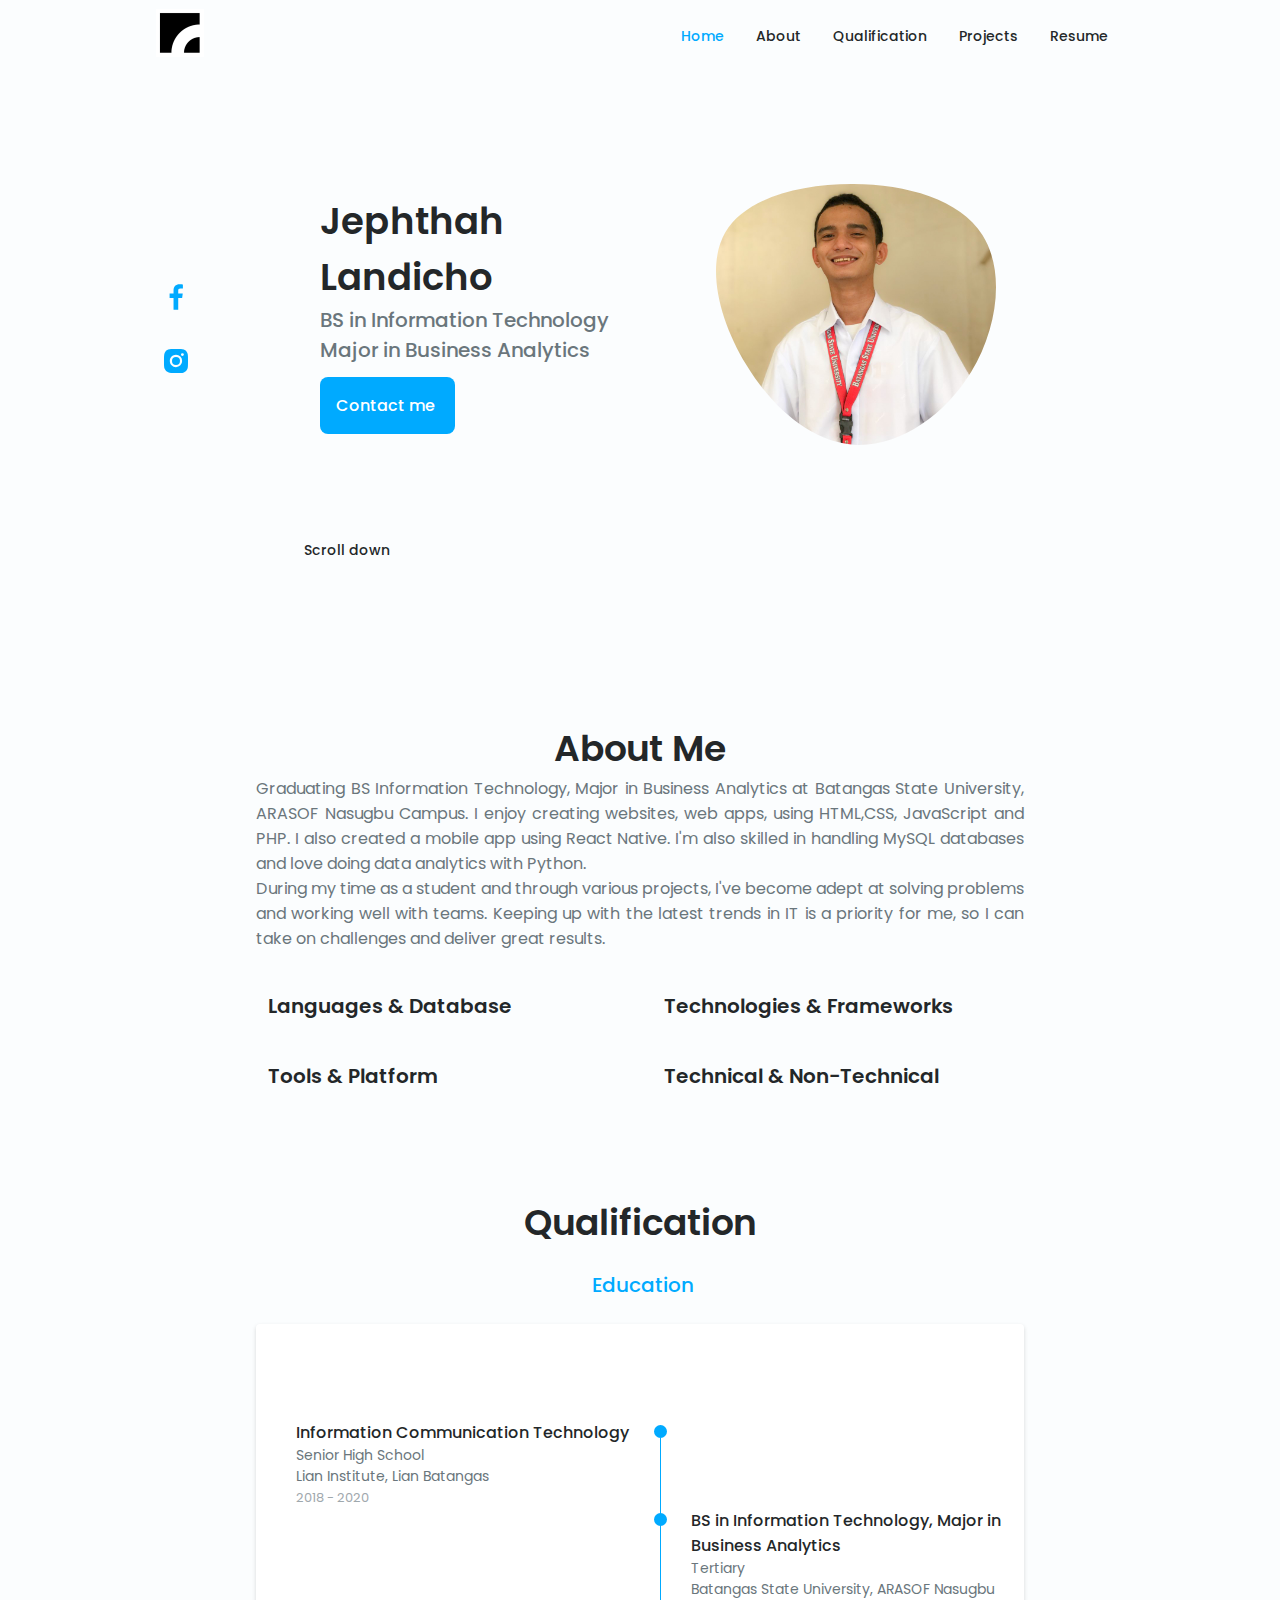
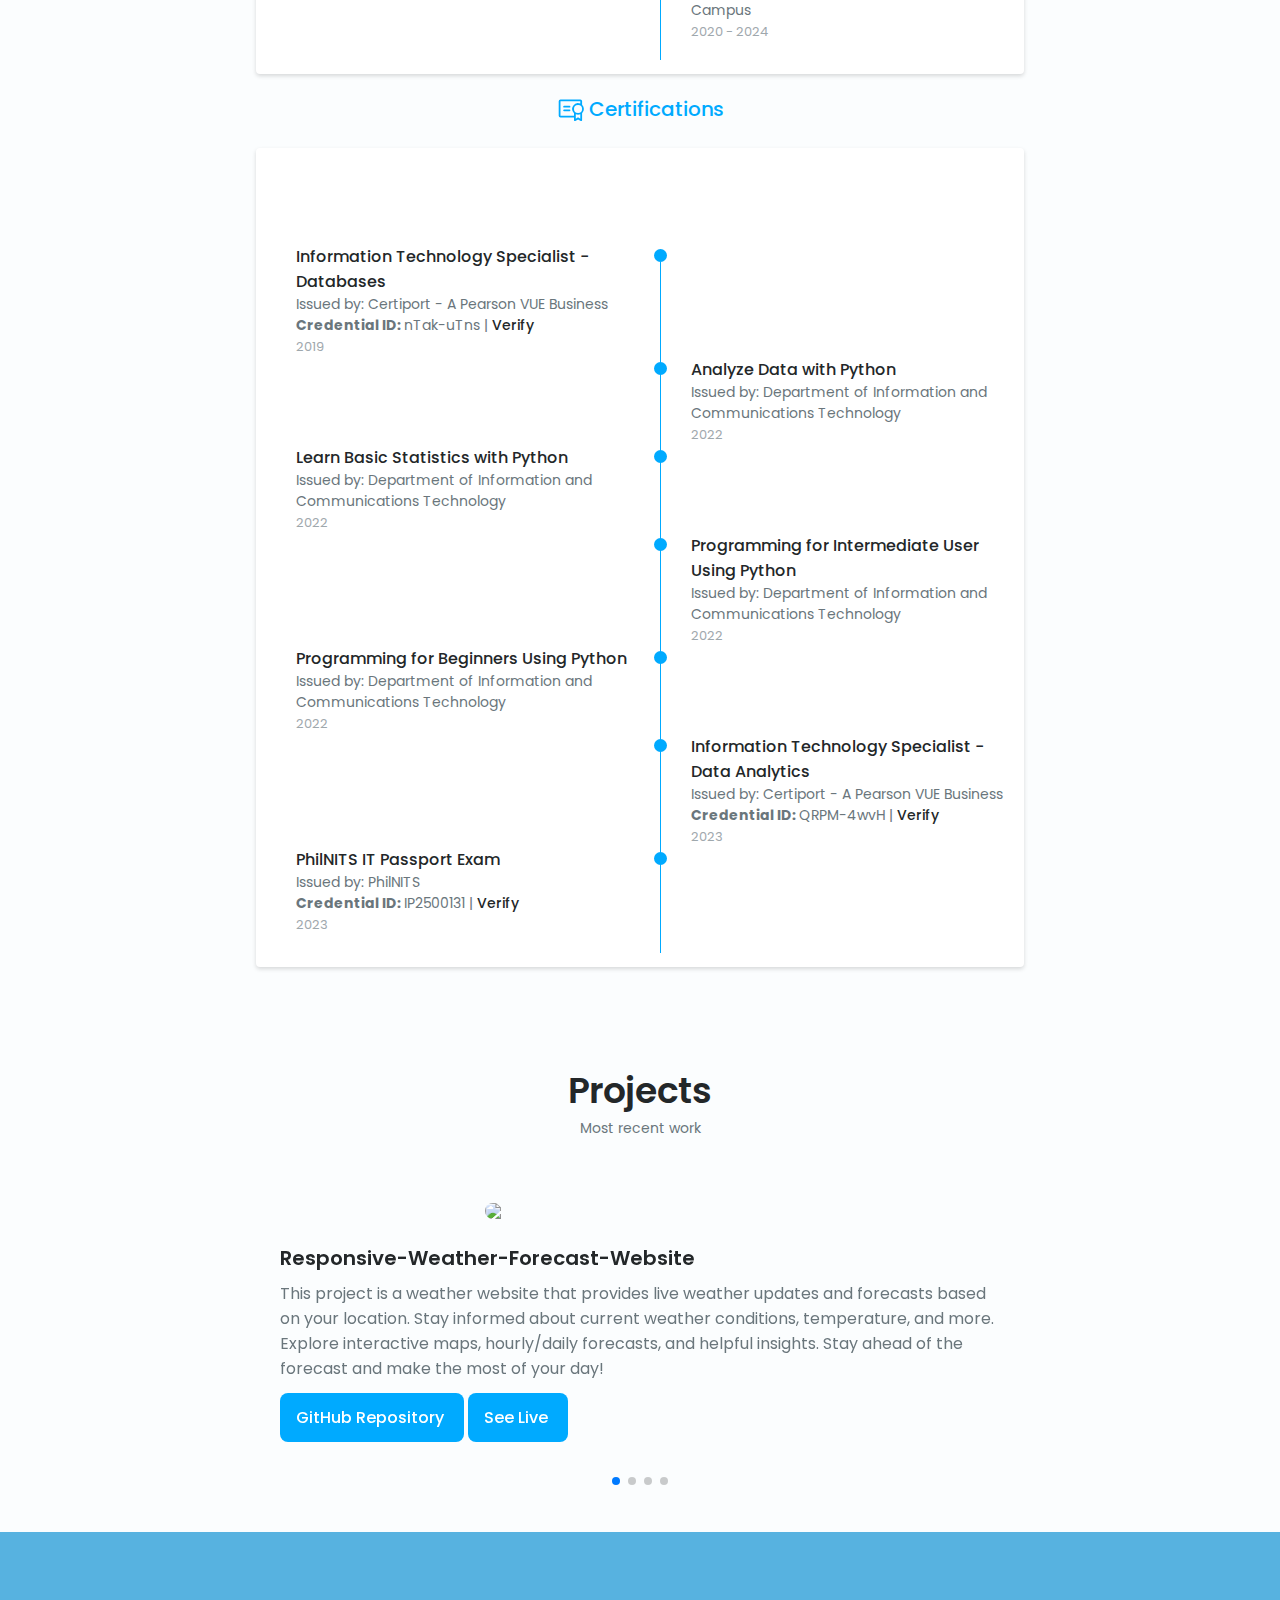
==== index.html @ f099dd17 "add education and certification" ====
<!doctype html>
<html lang="en">
  <head>
    <meta charset="UTF-8" />
    <meta http-equiv="X-UA-Compatible" content="IE=edge" />
    <meta name="viewport" content="width=device-width, initial-scale=1.0" />
    <title>Jephthah Landicho | Portfolio</title>
    <link rel="stylesheet" href="assets/swiper-bundle.min.css" />
    <link rel="stylesheet" href="assets/style.css" />
    <link
      rel="stylesheet"
      href="https://unicons.iconscout.com/release/v4.0.8/css/line.css"
    />
  </head>

  <body oncontextmenu="return false">
    <header class="header" id="header">
      <nav class="nav container">
        <a href="#" class="nav__logo">
            <img src="./assets/logo.png" alt="Jephthah Landicho"
            />
          </a>
        <div class="nav__menu" id="nav-menu">
          <ul class="nav__list grid">
            <li class="nav__item">
              <a href="#home" class="nav__link active-link">
                <i class="uil uil-estate nav__icon"></i>Home
              </a>
            </li>
            <li class="nav__item">
              <a href="#about" class="nav__link">
                <i class="uil uil-user nav__icon"></i>About
              </a>
            </li>
            <li class="nav__item">
              <a href="#qualification" class="nav__link">
                <i class="uil uil-briefcase-alt nav__icon"></i>Qualification
              </a>
            </li>
            <li class="nav__item">
              <a href="#portfolio" class="nav__link">
                <i class="uil uil-scenery nav__icon"></i>Projects
              </a>
            </li>
            <li class="nav__item">
              <a download="" href="assets\Jephthah_Jehosaphat_Landicho_Resume.pdf" class="nav__link">
                <i class="uil uil-message nav__icon"></i>Resume
              </a>
            </li>
          </ul>
          <i class="uil uil-times nav__close" id="nav-close"></i>
        </div>
        <div class="nav__btns">
          <!-- Theme change button -->
          <i class="uil uil-moon change-theme" id="theme-button"></i>

          <div class="nav__toggle" id="nav-toggle">
            <i class="uil uil-apps"></i>
          </div>
        </div>
      </nav>
    </header>
    <!-- main-->

    <main class="main">
      <!--========================= Home =====================-->

      <section class="home section" id="home">
        <div class="home__container container grid">
          <div class="home__content grid">
            <div class="home__social">
              <a
                href="https://www.linkedin.com/in/jephthah-jehosaphat-landicho-a099a9277/"
                target="_blank"
                class="home__social-icon"
              >
                <i class="uil uil-linkedin-alt home__icon"></i>
              </a>

              <a
                href="https://github.com/jephlandicho/"
                target="_blank"
                class="home__social-icon"
              >
                <i class="uil uil-github-alt home__icon"></i>
              </a>

              <a
                href="https://facebook.com/jephhhhhhhhh/"
                target="_blank"
                class="home__social-icon"
              >
              <svg xmlns="http://www.w3.org/2000/svg" width="1em" height="1em" viewBox="0 0 20 20" {...$$props}>
                <path fill="currentColor" d="M8.46 18h2.93v-7.3h2.45l.37-2.84h-2.82V6.04c0-.82.23-1.38 1.41-1.38h1.51V2.11c-.26-.03-1.15-.11-2.19-.11c-2.18 0-3.66 1.33-3.66 3.76v2.1H6v2.84h2.46z" />
            </svg>
              </a>

              <a
              href="https://www.instagram.com/dyiptaaaaa"
              target="_blank"
              class="home__social-icon"
            >
            <svg xmlns="http://www.w3.org/2000/svg" width="1em" height="1em" viewBox="0 0 24 24" {...$$props}>
                <path fill="currentColor" d="M20.947 8.305a6.53 6.53 0 0 0-.419-2.216a4.61 4.61 0 0 0-2.633-2.633a6.606 6.606 0 0 0-2.186-.42c-.962-.043-1.267-.055-3.709-.055s-2.755 0-3.71.055a6.606 6.606 0 0 0-2.185.42a4.607 4.607 0 0 0-2.633 2.633a6.554 6.554 0 0 0-.419 2.185c-.043.963-.056 1.268-.056 3.71s0 2.754.056 3.71c.015.748.156 1.486.419 2.187a4.61 4.61 0 0 0 2.634 2.632a6.584 6.584 0 0 0 2.185.45c.963.043 1.268.056 3.71.056s2.755 0 3.71-.056a6.59 6.59 0 0 0 2.186-.419a4.615 4.615 0 0 0 2.633-2.633c.263-.7.404-1.438.419-2.187c.043-.962.056-1.267.056-3.71c-.002-2.442-.002-2.752-.058-3.709m-8.953 8.297c-2.554 0-4.623-2.069-4.623-4.623s2.069-4.623 4.623-4.623a4.623 4.623 0 0 1 0 9.246m4.807-8.339a1.077 1.077 0 0 1-1.078-1.078a1.077 1.077 0 1 1 2.155 0c0 .596-.482 1.078-1.077 1.078" />
                <circle cx="11.994" cy="11.979" r="3.003" fill="currentColor" />
            </svg>
            </a>

            </div>
            <div class="home__img">
              <svg
                class="home__blob"
                viewBox="0 0 200 187"
                xmlns="http://www.w3.org/2000/svg"
                xmlns:xlink="http://www.w3.org/1999/xlink"
              >
                <mask id="mask0" mask-type="alpha">
                  <path
                    d="M190.312 36.4879C206.582 62.1187 201.309 102.826 182.328 134.186C163.346 165.547 
                      130.807 187.559 100.226 186.353C69.6454 185.297 41.0228 161.023 21.7403 129.362C2.45775 
                      97.8511 -7.48481 59.1033 6.67581 34.5279C20.9871 10.1032 59.7028 -0.149132 97.9666 
                      0.00163737C136.23 0.303176 174.193 10.857 190.312 36.4879Z"
                  />
                </mask>
                <g mask="url(#mask0)">
                  <path
                    d="M190.312 36.4879C206.582 62.1187 201.309 102.826 182.328 134.186C163.346 
                      165.547 130.807 187.559 100.226 186.353C69.6454 185.297 41.0228 161.023 21.7403 
                      129.362C2.45775 97.8511 -7.48481 59.1033 6.67581 34.5279C20.9871 10.1032 59.7028 
                     -0.149132 97.9666 0.00163737C136.23 0.303176 174.193 10.857 190.312 36.4879Z"
                  />
                  <image
                    class="home__blob-img"
                    x="-79"
                    y="-30"
                    xlink:href="assets/img/profile.jpg"
                  />
                </g>
              </svg>
            </div>
            <div class="home__data">
              <h1 class="home__title">Jephthah Landicho</h1>
              <h3 class="home__subtitle">
                BS in Information Technology Major in Business Analytics
              </h3>
              <a target="_blank" href="mailto:jephthahlandicho1212@gmail.com?subject=I%20want%20to%20work%20with%20you" class="button button--flex">
                Contact me<i class="uil uil-message button__icon"></i>
              </a>
            </div>
          </div>

          <div class="home__scroll">
            <a href="#about" class="home__scroll-button button--flex">
              <i class="uil uil-mouse-alt home__scroll-mouse"></i>
              <span class="home__scroll-name">Scroll down</span>
              <i class="uil uil-arrow-down home__scroll-arrow"></i>
            </a>
          </div>
        </div>
      </section>

      <!--======================= About========================-->

      <section class="about section" id="about">
        <h2 class="section__title">About Me</h2>

        <div class="about__container container grid">

          <div class="about__data">
            <p class="about__description">
                Graduating BS Information Technology, Major in Business Analytics at Batangas State University, ARASOF Nasugbu Campus. I enjoy creating websites, web apps, using HTML,CSS, JavaScript and PHP. I also created a mobile app using React Native. I'm also skilled in handling MySQL databases and love doing data analytics with Python.
            </p>
            <p class="about__description__2">
                During my time as a student and through various projects, I've become adept at solving problems and working well with teams. Keeping up with the latest trends in IT is a priority for me, so I can take on challenges and deliver great results.
            </p>

            <!-- <div class="about__info">
              <div>
                <span class="about__info-title">08.50+</span>
                <span class="about__info-name">Aggregate <br />CGPA</span>
              </div>

              <div>
                <span class="about__info-title">03+</span>
                <span class="about__info-name"
                  >Frontend <br />
                  Projects</span
                >
              </div>

              <div>
                <span class="about__info-title">01+</span>
                <span class="about__info-name">Months <br />experience</span>
              </div>
            </div> -->
            <div class="skills__container container grid">
                <div>
                  <!--==================== Skill 1 =================-->
                  <div class="skills__content skills__close">
                    <div class="skills__header">
                      <i class="fas fa-code skills__icon"></i>
      
                      <div>
                        <h1 class="skills__title">Languages & Database</h1>
                      </div>
      
                      <i class="uil uil-angle-down skills__arrow"></i>
                    </div>
      
                    <div class="skills__list grid">
                        <div class="skills__data">
                            <div class="skills__titles">
                              <h3 class="skills__name">Python</h3>
                            </div>
                          </div>
                      <div class="skills__data">
                        <div class="skills__titles">
                          <h3 class="skills__name">PHP</h3>
                        </div>
                      </div>
                      <div class="skills__data">
                        <div class="skills__titles">
                          <h3 class="skills__name">JavaScript</h3>
                        </div>
                      </div>
                      <div class="skills__data">
                        <div class="skills__titles">
                          <h3 class="skills__name">MySQL</h3>
                        </div>
                      </div>
                    </div>
                  </div>
      
                  <!--==================== Skill 2 =================-->
                  <div class="skills__content skills__close">
                    <div class="skills__header">
                      <i class="fas fa-tools skills__icon"></i>
      
                      <div>
                        <h1 class="skills__title">Tools & Platform</h1>
                      </div>
      
                      <i class="uil uil-angle-down skills__arrow"></i>
                    </div>
      
                    <div class="skills__list grid">
                        <div class="skills__data">
                            <div class="skills__titles">
                              <h3 class="skills__name">Git</h3>
                            </div>
                          </div>
                      <div class="skills__data">
                        <div class="skills__titles">
                          <h3 class="skills__name">Jupyter Notebook</h3>
                        </div>
                      </div>
                      <div class="skills__data">
                        <div class="skills__titles">
                          <h3 class="skills__name">Visual Studio Code</h3>
                        </div>
                      </div>
                    </div>
                  </div>
                </div>
                <div>
                  <!--==================== Skill 3 =================-->
                  <div class="skills__content skills__close">
                    <div class="skills__header">
                      <i class="fas fa-computer skills__icon"></i>
                      <div>
                        <h1 class="skills__title">Technologies & Frameworks</h1>
                      </div>
      
                      <i class="uil uil-angle-down skills__arrow"></i>
                    </div>
      
                    <div class="skills__list grid">
                        <div class="skills__data">
                            <div class="skills__titles">
                              <h3 class="skills__name">HTML</h3>
                            </div>
                          </div>
                      <div class="skills__data">
                        <div class="skills__titles">
                          <h3 class="skills__name">CSS</h3>
                        </div>
                      </div>
                      <div class="skills__data">
                        <div class="skills__titles">
                          <h3 class="skills__name">React Native</h3>
                        </div>
                      </div>
                      <div class="skills__data">
                        <div class="skills__titles">
                          <h3 class="skills__name">NodeJS</h3>
                        </div>
                      </div>
                    </div>
                  </div>
                   <!--==================== Skill 4 =================-->
                   <div class="skills__content skills__close">
                    <div class="skills__header">
                      <i class="fas fa-user skills__icon"></i>
      
                      <div>
                        <h1 class="skills__title">Technical & Non-Technical</h1>
                      </div>
      
                      <i class="uil uil-angle-down skills__arrow"></i>
                    </div>
      
                    <div class="skills__list grid">
                        <div class="skills__data">
                            <div class="skills__titles">
                              <h3 class="skills__name">Data Analytics</h3>
                            </div>
                          </div>
                      <div class="skills__data">
                        <div class="skills__titles">
                          <h3 class="skills__name">DBMS</h3>
                        </div>
                      </div>
                      <div class="skills__data">
                        <div class="skills__titles">
                          <h3 class="skills__name">Leadership</h3>
                        </div>
                      </div>
                      <div class="skills__data">
                        <div class="skills__titles">
                          <h3 class="skills__name">Problem-solving</h3>
                        </div>
                      </div>
                    </div>
                  </div>
                </div>
                <div>
                </div>
              </div>
          </div>
        </div>
      </section>

      <!--===================== SKILLS =====================-->

      <!-- <section class="skills section" id="skills">
        <h2 class="section__title">Skills</h2>
        <span class="section__subtitle">My technical level</span>

        
      </section> -->

      <!--==================== Qualifications ==================-->

      <section
        class="qualification__section service__section"
        id="qualification"
      >
        <h2 class="section__title">Qualification</h2>

        <div
          class="qualification__container container grid services__container"
        >
          <div class="qualification__tabs">
            <div
              class="qualification__button button--flex qualification__active"
              data-target="#education"
            >
              <i class="uil uil-graduation-cap qualification__icon"></i>
              Education
            </div>
          </div>

          <div class="qualification__sections">
            <!--====== Qualification Content 1 ======-->
            <div
              class="qualification__content qualifiation__active services__content"
              data-content
              id="education"
            >
              <!--====== Qualification 1 ======-->
              <div class="qualification__data">
                <div>
                  <h3 class="qualification__title">Information Communication Technology</h3>
                  <span class="qualification__subtitle"
                    >Senior High School <br />Lian Institute, Lian Batangas</span
                  >
                  <div class="qualification__calender">
                     2018 - 2020
                  </div>
                </div>

                <div>
                  <span class="qualification__rounder"></span>
                  <span class="qualification__line"></span>
                </div>
              </div>

              <!--====== Qualification 2 ======-->
              <div class="qualification__data">
                <div></div>

                <div>
                  <span class="qualification__rounder"></span>
                  <span class="qualification__line"></span>
                </div>
                <div>
                  <h3 class="qualification__title">BS in Information Technology, Major in Business Analytics</h3>
                  <span class="qualification__subtitle"
                    >Tertiary  <br />Batangas State University, ARASOF Nasugbu Campus</span
                  >
                  <div class="qualification__calender">
                    2020 - 2024
                  </div>
                </div>
              </div>

            </div>
          </div>
        </div>

        <!--====== Certifications ======-->
        <div
          class="qualification__container container grid services__container"
        >
          <div class="qualification__tabs">
            <div
              class="qualification__button button--flex qualification__active"
              data-target="#education"
            >
              <svg class="qualification__icon" xmlns="http://www.w3.org/2000/svg" width="1em" height="1em" viewBox="0 0 256 256" {...$$props}>
                <path fill="currentColor" d="M128 136a8 8 0 0 1-8 8H72a8 8 0 0 1 0-16h48a8 8 0 0 1 8 8m-8-40H72a8 8 0 0 0 0 16h48a8 8 0 0 0 0-16m112 65.47V224a8 8 0 0 1-12 7l-24-13.74L172 231a8 8 0 0 1-12-7v-24H40a16 16 0 0 1-16-16V56a16 16 0 0 1 16-16h176a16 16 0 0 1 16 16v30.53a51.88 51.88 0 0 1 0 74.94M160 184v-22.53A52 52 0 0 1 216 76V56H40v128Zm56-12a51.88 51.88 0 0 1-40 0v38.22l16-9.16a8 8 0 0 1 7.94 0l16 9.16Zm16-48a36 36 0 1 0-36 36a36 36 0 0 0 36-36" />
              </svg>
              Certifications
            </div>
          </div>

          <div class="qualification__sections">
            <!--====== Qualification Content 1 ======-->
            <div
              class="qualification__content qualifiation__active services__content"
              data-content
              id="education"
            >

              <!--====== Certificate 1 ======-->
              <div class="qualification__data">
                <div>
                  <h3 class="qualification__title">Information Technology Specialist - Databases</h3>
                  <span class="qualification__subtitle"
                    >Issued by: Certiport - A Pearson VUE Business <br />
                    <strong>Credential ID: </strong> nTak-uTns | <a target="_blank" class="verify__certificate" href="https://www.certiport.com/portal/pages/credentialverification.aspx"> Verify </a>
                    </span
                  >
                  <div class="qualification__calender">
                     2019
                  </div>
                </div>

                <div>
                  <span class="qualification__rounder"></span>
                  <span class="qualification__line"></span>
                </div>
              </div>

              <!--====== Certificate 2 ======-->
              <div class="qualification__data">
                <div></div>

                <div>
                  <span class="qualification__rounder"></span>
                  <span class="qualification__line"></span>
                </div>
                <div>
                  <h3 class="qualification__title">Analyze Data with Python</h3>
                  <span class="qualification__subtitle"
                    >Issued by: Department of Information
                    and Communications Technology <br />
                    </span
                  >
                  <div class="qualification__calender">
                     2022
                  </div>
                </div>
              </div>

                <!--====== Certificate 3 ======-->
                <div class="qualification__data">
                  <div>
                    <h3 class="qualification__title">Learn Basic Statistics with Python
                    </h3>
                    <span class="qualification__subtitle"
                      >Issued by: Department of Information
                      and Communications Technology <br />
                      </span
                    >
                    <div class="qualification__calender">
                       2022
                    </div>
                  </div>

                  <div>
                    <span class="qualification__rounder"></span>
                    <span class="qualification__line"></span>
                  </div>
                </div>


              <!--====== Certificate 4 ======-->
              <div class="qualification__data">
                <div></div>

                <div>
                  <span class="qualification__rounder"></span>
                  <span class="qualification__line"></span>
                </div>
                <div>
                  <h3 class="qualification__title">Programming for Intermediate User
                    Using Python</h3>
                  <span class="qualification__subtitle"
                    >Issued by: Department of Information
                    and Communications Technology <br />
                    </span
                  >
                  <div class="qualification__calender">
                     2022
                  </div>
                </div>
              </div>

                <!--====== Certificate 5 ======-->
                <div class="qualification__data">
                  <div>
                    <h3 class="qualification__title">Programming for Beginners Using Python
                    </h3>
                    <span class="qualification__subtitle"
                      >Issued by: Department of Information
                      and Communications Technology <br />
                      </span
                    >
                    <div class="qualification__calender">
                       2022
                    </div>
                  </div>

                  <div>
                    <span class="qualification__rounder"></span>
                    <span class="qualification__line"></span>
                  </div>
                </div>

              <!--====== Certificate 6 ======-->
              <div class="qualification__data">
                <div></div>

                <div>
                  <span class="qualification__rounder"></span>
                  <span class="qualification__line"></span>
                </div>
                <div>
                  <h3 class="qualification__title">Information Technology Specialist - Data Analytics</h3>
                  <span class="qualification__subtitle"
                    >Issued by: Certiport - A Pearson VUE Business <br />
                    <strong>Credential ID: </strong> QRPM-4wvH | <a target="_blank" class="verify__certificate" href="https://www.certiport.com/portal/pages/credentialverification.aspx"> Verify </a>
                    </span
                  >
                  <div class="qualification__calender">
                     2023
                  </div>
                </div>
              </div>


              <!--====== Certificate 1 ======-->
              <div class="qualification__data">
                <div>
                  <h3 class="qualification__title">PhilNITS IT Passport Exam</h3>
                  <span class="qualification__subtitle"
                    >Issued by: PhilNITS <br />
                    <strong>Credential ID: </strong> IP2500131 | <a target="_blank" class="verify__certificate" href="https://www.philnits.org/passers_IP2023.html#Oct2023IP"> Verify </a>
                    </span
                  >
                  <div class="qualification__calender">
                     2023
                  </div>
                </div>

                <div>
                  <span class="qualification__rounder"></span>
                  <span class="qualification__line"></span>
                </div>
              </div>


            </div>
          </div>
        </div>
      </section>

      <!--=================== Portfolio ===================-->
      <section class="portfolio section" id="portfolio">
        <h2 class="section__title">Projects</h2>
        <span class="section__subtitle">Most recent work</span>

        <div class="portfolio__container container swiper-container">
          <div class="swiper-wrapper">
            <!-- ------------------------portfollio 1-------------------- -->
            <div class="portfolio__content grid swiper-slide">
              <img src="assets/img/portfolio1.png" class="portfolio__img" />

              <div class="portfolio__data">
                <h3 class="portfolio__title">
                  Responsive-Weather-Forecast-Website
                </h3>
                <p class="portfolio__description">
                  This project is a weather website that provides live weather
                  updates and forecasts based on your location. Stay informed
                  about current weather conditions, temperature, and more.
                  Explore interactive maps, hourly/daily forecasts, and helpful
                  insights. Stay ahead of the forecast and make the most of your
                  day!
                </p>
                <a
                  href="https://github.com/Venkateeshh/Weather-App"
                  class="button button--flex button--small portfolio__button"
                >
                  GitHub Repository
                  <i class="uil uil-external-link-alt button__icon"></i>
                </a>
                <a
                  href="https://venkateeshh.github.io/Weather-App/"
                  class="button button--flex button--small portfolio__button"
                >
                  See Live
                  <i class="uil uil-external-link-alt button__icon"></i>
                </a>
              </div>
            </div>

            <!-- ------------------------portfollio 2-------------------- -->
            <div class="portfolio__content grid swiper-slide">
              <img src="assets/img/portfolio2.png" class="portfolio__img" />

              <div class="portfolio__data">
                <h3 class="portfolio__title">Spotify-Clone</h3>
                <p class="portfolio__description">
                  Spotify Clone is a web app developed using HTML, CSS, and
                  JavaScript. It recreates Spotify's interface and features,
                  allowing users to browse, search, and play songs, create
                  playlists, and discover new music. Responsive design ensures a
                  seamless experience on any device. Contributions are welcome!
                </p>
                <a
                  href="https://github.com/Venkateeshh/Spotify-Clone"
                  class="button button--flex button--small portfolio__button"
                >
                  GitHub Repository
                  <i class="uil uil-external-link-alt button__icon"></i>
                </a>
                <a
                  href="https://venkateeshh.github.io/Spotify-Clone/"
                  class="button button--flex button--small portfolio__button"
                >
                  See Live
                  <i class="uil uil-external-link-alt button__icon"></i>
                </a>
              </div>
            </div>
            <!-- ------------------------portfollio 3-------------------- -->
            <div class="portfolio__content grid swiper-slide">
              <img src="assets/img/portfolio3.png" class="portfolio__img" />

              <div class="portfolio__data">
                <h3 class="portfolio__title">Language Translator</h3>
                <p class="portfolio__description">
                  This language translator web app is a user-friendly tool built
                  with HTML, CSS, and JavaScript. It leverages Google Translate
                  API to seamlessly translate text between multiple languages.
                  The app features a simple interface, ensuring smooth
                  performance across devices..
                </p>
                <a
                  href="https://github.com/Venkateeshh/Js-Language-Translator"
                  class="button button--flex button--small portfolio__button"
                >
                  GitHub Repository
                  <i class="uil uil-external-link-alt button__icon"></i>
                </a>
                <a
                  href="https://venkateeshh.github.io/Js-Language-Translator/"
                  class="button button--flex button--small portfolio__button"
                >
                  See Live
                  <i class="uil uil-external-link-alt button__icon"></i>
                </a>
              </div>
            </div>

            <!-- ------------------------portfollio 4-------------------- -->
            <div class="portfolio__content grid swiper-slide">
              <img src="assets/img/portfolio4.png" class="portfolio__img" />

              <div class="portfolio__data">
                <h3 class="portfolio__title">Sorting Visualizer</h3>
                <p class="portfolio__description">
                  Sorting Visualizer is a Java-based project that allows users
                  to visualize various sorting algorithms in action using a
                  Graphical User Interface (GUI). It provides an interactive and
                  educational way to understand how different sorting algorithms
                  work by visually demonstrating their step-by-step sorting
                  process.
                </p>
                <a
                  href="https://github.com/Venkateeshh/Sorting-Visualizer"
                  class="button button--flex button--small portfolio__button"
                >
                  GitHub Repository
                  <i class="uil uil-external-link-alt button__icon"></i>
                </a>
                <a
                  href="https://www.linkedin.com/posts/venkatesh-kamath-_algorithmdesign-sortingvisualizer-javaprojects-activity-7095437035125043200-fWDl?utm_source=share&utm_medium=member_desktop"
                  class="button button--flex button--small portfolio__button"
                >
                  See Live
                  <i class="uil uil-external-link-alt button__icon"></i>
                </a>
              </div>
            </div>
          </div>

          <!-- add arrows -->
          <div class="swiper-button-next">
            <i class="uil uil-angle-right-b swiper-portfolio-icon"></i>
          </div>
          <div class="swiper-button-prev">
            <i class="uil uil-angle-left-b swiper-portfolio-icon"></i>
          </div>
          <!-- add pagination -->
          <div class="swiper-pagination"></div>
        </div>
      </section>
    </main>

    <!--================== Footer ===============-->
    <footer class="footer">
      <div class="footer__bg">
      </div>
    </footer>

    <!--================== SCROLL TOP ==================-->
    <a href="#" class="scrollup" id="scroll-up">
      <i class="uil uil-arrow-up scrollup__icon"></i>
    </a>

    <script type="text/javascript" src="assets/swiper-bundle.min.js"></script>
    <script src="https://kit.fontawesome.com/2205d59d52.js" crossorigin="anonymous"></script>
    <script src="assets/script.js"></script>
  </body>
</html>
---- assets/style.css ----
@import url("https://fonts.googleapis.com/css2?family=Poppins:wght@400;500;600&display=swap");

/*================ VARIABLES CSS ==========*/

:root {
  --header-height: 3rem;

  /*======= Colors =======*/
  /* Change Favorite color */
  --hue-color: 200;

  /*========= HSL Color mode =========*/
  --first-color: hsl(var(--hue-color), 100%, 50%);
  --first-color-second: hsl(var(--hue-color), 69%, 61%);
  --first-color-alt: hsl(var(--hue-color), 57%, 53%);
  --first-color-lighter: hsl(var(--hue-color), 92%, 85%);
  --title-color: hsl(var(--hue-color), 8%, 15%);
  --text-color: hsl(var(--hue-color), 8%, 45%);
  --text-color-light: hsl(var(--hue-color), 8%, 65%);
  --input-color: hsl(var(--hue-color), 70%, 96%);
  --body-color: hsl(var(--hue-color), 60%, 99%);
  --container-color: #fff;
  --scroll-bar-color: hsl(var(--hue-color), 12%, 90%);
  --scroll-thumb-color: hsl(var(--hue-color), 12%, 80%);

  /*========= Font and typography ===========*/
  --body-font: "Poppins", sans-serif;

  --big-font-size: 2rem;
  --h1-font-size: 1.5rem;
  --h2-font-size: 1.25rem;
  --h3-font-size: 1.125rem;
  --normal-font-size: 0.938rem;
  --small-font-size: 0.813rem;
  --smaller-font-size: 0.75rem;

  /*=========== Font weight ==========*/

  --font-medium: 500;
  --font-semi-bold: 600;

  /*============ Margin Bottom ===========*/
  /* .25rem = 4px, .5rem=8px, .75rem = 12px*/
  --mb-0-25: 0.25rem;
  --mb-0-5: 0.5rem;
  --mb-0-75: 0.75rem;
  --mb-1: 1rem;
  --mb-1-5: 1.5rem;
  --mb-2: 2rem;
  --mb-2-5: 2.5rem;
  --mb-3: 3rem;

  /*============== z index =============*/
  --z-tooltip: 10;
  --z-fixed: 100;
  --z-modal: 1000;
}

/* Font Size for larger devices */
@media screen and (min-width: 968px) {
  :root {
    --big-font-size: 3rem;
    --h1-font-size: 2.25rem;
    --h2-font-size: 1.5rem;
    --h3-font-size: 1.25rem;
    --normal-font-size: 1rem;
    --small-font-size: 0.875rem;
    --smaller-font-size: 0.813rem;
  }
}
/*================= Variables Dark Theme ===============*/
body.dark-theme {
  /*========= HSL Color mode =========*/

  --first-color-second: hsl(var(--hue-color), 30%, 8%);
  --title-color: hsl(var(--hue-color), 8%, 95%);
  --text-color: hsl(var(--hue-color), 8%, 75%);
  --input-color: hsl(var(--hue-color), 29%, 16%);
  --body-color: hsl(var(--hue-color), 28%, 12%);
  --container-color: hsl(var(--hue-color), 29%, 16%);
  --scroll-bar-color: hsl(var(--hue-color), 12%, 48%);
  --scroll-thumb-color: hsl(var(--hue-color), 12%, 36%);
}

/*================= Button Dark/Light ===============*/
.nav__btns {
  display: flex;
  align-items: center;
}

.change-theme {
  font-size: 1.25rem;
  color: var(--title-color);
  margin-right: var(--mb-1);
  cursor: pointer;
}

.change-theme:hover {
  color: var(--first-color);
}

/*================= Base ===============*/
* {
  box-sizing: border-box;
  padding: 0;
  margin: 0;
}

html {
  scroll-behavior: smooth;
}
body {
  margin: 0 0 var(--header-height) 0;
  font-family: var(--body-font);
  font-size: var(--normal-font-size);
  background-color: var(--body-color);
  color: var(--text-color);
}

h1,
h2,
h3,
h4 {
  color: var(--title-color);
  font-weight: var(--font-semi-bold);
}
ul {
  list-style: none;
}
a {
  text-decoration: none;
}
img {
  max-width: 100%;
  height: auto;
}
.section {
  padding: 2rem 0 4rem;
}
.section__title {
  font-size: var(--h1-font-size);
}

.section__subtitle {
  display: block;
  font-size: var(--small-font-size);
  margin-bottom: var(--mb-3);
}
.section__title,
.section__subtitle {
  text-align: center;
}

.container {
  max-width: 768px;
  margin-left: var(--mb-1-5);
  margin-right: var(--mb-1-5);
}

.grid {
  display: grid;
  gap: 1.5rem;
}
.header {
  width: 100%;
  position: fixed;
  bottom: 0;
  left: 0;
  z-index: var(--z-fixed);
  background-color: var(--body-color);
}

.nav {
  max-width: 968px;
  height: var(--header-height);
  display: flex;
  justify-content: space-between;
  align-items: center;
}

.nav__logo{
  display: block;
  width: 3rem;
}

.nav__logo,
.nav__toggle {
  color: var(--title-color);
  font-weight: var(--font-medium);
}

.nav__logo:hover {
  color: var(--first-color);
}
.nav__toggle {
  font-size: 1.1rem;
  cursor: pointer;
}
.nav__toggle:hover {
  color: var(--first-color);
}
@media screen and (max-width: 767px) {
  .nav__menu {
    position: fixed;
    bottom: -100%;
    left: 0;
    width: 100%;
    background-color: var(--body-color);
    padding: 2rem 1.5rem 4rem;
    box-shadow: 0 -1px 4px rgba(0, 0, 0, 0.15);
    border-radius: 1.5rem 1.5rem 0 0;
    transition: 0.3s;
  }
}
.nav__list {
  grid-template-columns: repeat(3, 1fr);
  gap: 2rem;
}

.nav__link {
  display: flex;
  flex-direction: column;
  align-items: center;
  font-size: var(--small-font-size);
  color: var(--title-color);
  font-weight: var(--font-medium);
}

.verify__certificate{
  font-size: var(--small-font-size);
  color: var(--title-color);
  font-weight: var(--font-medium);
}

.nav__link:hover {
  color: var(--first-color);
}

.nav__icon {
  font-size: 1.2rem;
}
.nav__icon {
  font-size: 1.2rem;
}
.nav__close {
  position: absolute;
  right: 1.3rem;
  bottom: 0.5rem;
  font-size: 1.5rem;
  cursor: pointer;
  color: var(--first-color);
}

.nav__close:hover {
  color: var(--first-color-alt);
}

/* Show Menu */
.show-menu {
  bottom: 0;
}

/* Active Link */
.active-link {
  color: var(--first-color);
}

/* Change Background header */
.scroll-header {
  box-shadow: 0 -1px 4px rgba(0, 0, 0, 0.15);
}

/*========HOME=============*/
.home__container {
  gap: 1rem;
}
.home__content {
  grid-template-columns: 0.5fr 3fr;
  padding-top: 3.5rem;
  align-items: center;
}

.home__social {
  display: grid;
  grid-template-columns: max-content;
  row-gap: 1rem;
}

.home__social-icon {
  font-size: 2rem;
  color: var(--first-color);
}
.home__social-icon:hover {
  color: var(--first-color-lighter);
}

.home__blob {
  width: 200px;
  fill: var(--first-color);
  /* fill: hsl(69, 69%, 61%); */
}
.home__blob-img {
  width: 180%;
  height: 145%;
  padding-left: 30px;
}
.home__data {
  grid-column: 1/3;
}

.home__title {
  font-size: var(--big-font-size);
}
.home__subtitle {
  font-size: var(--h3-font-size);
  color: var(--text-color);
  font-weight: var(--font-medium);
  margin-bottom: var(--mb-0-75);
}
.home__description {
  margin-bottom: var(--mb-2);
}

.portfolio__scroll {
  display: flex;
  justify-content: center;
  align-items: center;
  margin-top: 15px;
  cursor: pointer;
}
.home__scroll {
  display: none;
}
.home__scroll-button {
  color: var(--first-color);
  transition: 0.3s;
}
.home__scroll-button:hover {
  transform: translateY(0.25rem);
}
.home__scroll-mouse {
  font-size: 2rem;
}
.home__scroll-name {
  font-size: var(--small-font-size);
  color: var(--title-color);
  font-weight: var(--font-medium);
  margin-right: var(--mb-0-25);
}
.home__scroll-arrow {
  font-size: 1.25rem;
}

/*================== Buttons ===================*/
.button {
  display: inline-block;
  background-color: var(--first-color);
  color: #fff;
  padding: 1rem;
  margin-bottom: 10px;
  border-radius: 0.5rem;
  font-weight: var(--font-medium);
}

.con__me {
  background-color: var(--first-color);
  color: #fff;
  padding: 20px;
  border-radius: 60px;
}

.button:hover {
  background-color: var(--first-color-alt);
}

.button__icon {
  font-size: 1.25rem;
  margin-left: 0.25rem;
  transition: 0.3s;
}

.button--white {
  background-color: #fff;
  color: var(--first-color);
}

.button--white:hover {
  background-color: #fff;
}

.button--flex {
  display: inline-flex;
  align-items: center;
}
.button--small {
  padding: 0.75rem 1rem;
}
.button--link {
  padding: 0;
  background-color: transparent;
  color: var(--first-color);
}

.button--link:hover {
  background-color: transparent;
  color: var(--first-color-alt);
}

/*===================== About ==================*/
.about__img {
  width: 170px;
  border-radius: 500%;
  justify-self: center;
  align-self: center;
  /* border: 1px solid #fff; */
}

.about__description {
  text-align: center;
}
.about__description__2 {
  text-align: center;
  margin-bottom: var(--mb-2-5);
}

.about__info {
  display: flex;
  justify-content: space-evenly;
  margin-bottom: var(--mb-2-5);
}

.about__info-title {
  font-size: var(--h2-font-size);
  font-weight: var(--font-semi-bold);
  color: var(--title-color);
}

.about__info-name {
  font-size: var(--smaller-font-size);
}

.about__info-name,
.about__info-title {
  display: block;
  text-align: center;
}

.about__buttons {
  display: flex;
  justify-content: center;
}

/*===================== SKILLS =========================*/

.skills__container {
  row-gap: 0;
}

.skills__header {
  display: flex;
  align-items: center;
  margin-bottom: var(--mb-2-5);
  cursor: pointer;
}

.skills__icon,
.skills__arrow {
  font-size: 1.25rem;
  color: var(--first-color);
}

.skills__icon {
  margin-right: var(--mb-0-75);
}

.skills__title {
  font-size: var(--h3-font-size);
}

.skills__arrow {
  margin-left: auto;
  transition: 0.4s;
}

.skills__list {
  row-gap: 1.5rem;
  padding-left: 2.7rem;
}

.skills__titles {
  display: flex;
  justify-content: space-between;
  margin-bottom: var(--mb-0-5);
}

.skills__name {
  font-size: var(--normal-font-size);
  font-weight: var(--font-medium);
}

.skills__bar,
.skills__percentage {
  height: 5px;
  border-radius: 0.25rem;
}

.skills__bar {
  background-color: var(--first-color-lighter);
}
.skills__percentage {
  display: block;
  background-color: var(--first-color);
}

.skills__html {
  width: 90%;
}
.skills__css {
  width: 80%;
}
.skills__js {
  width: 55%;
}
.skills__react {
  width: 40%;
}

.skills__php {
  width: 80%;
}
.skills__node {
  width: 70%;
}
.skills__firebase {
  width: 75%;
}
.skills__python {
  width: 50%;
}

.skills__figma {
  width: 85%;
}
.skills__sketch {
  width: 75%;
}
.skills__photoshop {
  width: 60%;
}

.skills__close .skills__list {
  height: 0;
  overflow: hidden;
}

.skills__open .skills__list {
  height: max-content;
  margin-bottom: var(--mb-2-5);
}

.skills__open .skills__arrow {
  transform: rotate(-180deg);
}

/*==================== Qualifications ====================*/

.qualification__tabs {
  display: flex;
  justify-content: space-evenly;
  margin-top: 20px;
}

.qualification__button {
  font-size: var(--h3-font-size);
  font-weight: var(--font-medium);
  cursor: pointer;
}

.qualification__button:hover {
  color: var(--first-color);
}

.qualification__icon {
  font-size: 1.8rem;
  margin-right: var(--mb-0-25);
}

.qualification__data {
  display: grid;
  grid-template-columns: 1fr max-content 1fr;
  column-gap: 1.5rem;
}

.qualification__title {
  font-size: var(--normal-font-size);
  font-weight: var(--font-medium);
}

.qualification__subtitle {
  display: inline-block;
  font-size: var(--small-font-size);
}

.qualification__calender {
  font-size: var(--smaller-font-size);
  color: var(--text-color-light);
}

.qualification__rounder {
  display: inline-block;
  width: 13px;
  height: 13px;
  background-color: var(--first-color);
  border-radius: 50%;
}

.qualification__line {
  display: block;
  width: 1px;
  height: 100%;
  background-color: var(--first-color);
  transform: translate(6px, -7px);
}

.qualification [data-content] {
  display: none;
}

.qualification__active[data-content] {
  display: none;
}

.qualification__button.qualification__active {
  color: var(--first-color);
}

/*================= Services ==================*/

.services_container {
  gap: 1.5rem;
  grid-template-columns: repeat(2, 1fr);
}

.services__content {
  position: relative;
  background-color: var(--container-color);
  padding: 3.5rem 0.5rem 1.25rem 1.5rem;
  border-radius: 0.25rem;
  box-shadow: 0 2px 4px rgba(0, 0, 0, 0.15);
}

.services__button {
  cursor: pointer;
  font-size: var(--small-font-size);
}

.services__button:hover .button__icon {
  transform: translateX(0.25rem);
}

.services__modal {
  position: fixed;
  top: 0;
  left: 0;
  right: 0;
  bottom: 0;
  background-color: rgba(0, 0, 0, 0.5);
  display: flex;
  align-items: center;
  justify-content: center;
  padding: 0 1rem;
  z-index: var(--z-modal);
  opacity: 0;
  visibility: hidden;
  transition: 0.3s;
}

.services__modal-content {
  position: relative;
  background-color: var(--container-color);
  padding: 1.5rem;
  border-radius: 1.25rem;
}
.services__modal-services {
  row-gap: 1rem;
}

.services__modal-service {
  display: flex;
}
.services__modal-title {
  font-size: var(--h3-font-size);
  font-family: var(--font-medium);
  margin-bottom: var(--mb-1-5);
}

.services__modal-close {
  position: absolute;
  top: 1rem;
  right: 1rem;
  font-size: 1.5rem;
  color: var(--first-color);
  cursor: pointer;
}

.services__modal-icon {
  color: var(--first-color);
  margin-right: var(--mb-0-25);
}

/* Active Modal */
.active-modal {
  opacity: 1;
  visibility: visible;
}

/*================== Portfolio ==================*/

.portfolio__container {
  overflow: initial;
}
/*need change*/
.portfolio__content {
  padding: 0 1.5rem;
}
.portfolio__img {
  width: 310px;
  border-radius: 0.5rem;
  justify-self: center;
}
.portfolio__title {
  font-size: var(--h3-font-size);
  margin-bottom: var(--mb-0-5);
}
.portfolio__description {
  margin-bottom: var(--mb-0-75);
}
.portfolio__button:hover .button__icon {
  transform: translateX(0.25rem);
}
.swiper-button-prev::after,
.swiper-button-next::after {
  content: "";
}
.swiper-portfolio-icon {
  font-size: 2rem;
  color: var(--first-color);
}
.swiper-button-prev {
  left: -0.5rem;
}
.swiper-button-next {
  right: -0.5rem;
}

.swiper-container-horizontal > .swiper-pagination-bullets {
  bottom: -2.5rem;
}
.swiper-pagination-bullets-active {
  background-color: var(--first-color);
}

.swiper-button-next,
.swiper-button-prev,
.swiper-pagination-bullets {
  outline: none;
}

/*================ Contact Me ===============*/

.contact__container {
  row-gap: 2rem;
}

.contact__information {
  display: flex;
  margin-bottom: var(--mb-2);
}

.contact__icon {
  font-size: 2rem;
  color: var(--first-color);
  margin-right: var(--mb-0-75);
}

.contact__title {
  font-size: var(--h3-font-size);
  font-weight: var(--font-medium);
}

.contact__subtitle {
  font-size: var(--small-font-size);
  color: var(--text-color-light);
}
.contact__content {
  background-color: var(--input-color);
  border-radius: 0.5rem;
  padding: 0.75rem 1rem 0.25rem;
}
.contact__label {
  font-size: var(--smaller-font-size);
  color: var(--title-color);
}

.contact__input {
  width: 100%;
  background-color: var(--input-color);
  color: var(--text-color);
  font-family: var(--body-font);
  font-size: var(--normal-font-size);
  border: none;
  outline: none;
  padding: 0.25rem 0.5rem 0.5rem 0;
}

/*=================== Footer ==================*/

.footer {
  padding-top: 1rem;
}

.footer__container {
  row-gap: 1rem;
}

.footer__bg {
  background-color: var(--first-color-second);
}

.footer__title {
  font-size: var(--h1-font-size);
  margin-bottom: var(--mb-0-25);
}

.footer__subtitle {
  font-size: var(--small-font-size);
}

.footer__links {
  display: flex;
  flex-direction: column;
  row-gap: 1.5rem;
}

.footer__link:hover {
  color: var(--first-color-lighter);
  transition: 0.3s;
}

.footer__social {
  font-size: 1.25rem;
  margin-right: var(--mb-1-5);
}

.footer__social:hover {
  color: var(--first-color-lighter);
  transition: 0.3s;
}

.footer__copy {
  font-size: var(--smaller-font-size);
  text-align: center;
  color: var(--text-color-light);
}

.footer__title,
.footer__link,
.footer__subtitle,
.footer__social {
  color: #fff;
}

/*==================== Scroll Up ==================*/

.scrollup {
  position: fixed;
  right: 1rem;
  bottom: -20%;
  background-color: var(--first-color);
  opacity: 0.8;
  padding: 0 0.3rem;
  border-radius: 0.4rem;
  z-index: var(--z-tooltip);
  transition: 0.4s;
}

.scrollup:hover {
  background-color: var(--first-color-alt);
}

.scrollup__icon {
  font-size: 1.5rem;
  color: #fff;
}

/* Show Scroll */
.show-scroll {
  bottom: 5rem;
}

/*====================== Scroll Bar =====================*/

::-webkit-scrollbar {
  width: 0.6rem;
  background-color: var(--scroll-bar-color);
  border-radius: 0.5rem;
}

::-webkit-scrollbar-thumb {
  background-color: var(--scroll-thumb-color);
  border-radius: 0.5rem;
}

::-webkit-scrollbar-thumb:hover {
  background-color: var(--text-color-light);
}

/*======================== Media Queries ======================*/

/* For Small Devices */
@media screen and (max-width: 350px) {
  .container {
    margin-left: var(--mb-1);
    margin-right: var(--mb-1);
  }

  .nav__menu {
    padding: 2rem 0.25rem 4rem;
  }

  .nav__list {
    column-gap: 0;
  }

  .home__content {
    grid-template-columns: 0.25fr 3fr;
  }

  .home__blob {
    width: 180px;
  }

  .skills__icon,
  .skills__arrow {
    font-size: 1.25rem;
  }
  .skills__title {
    font-size: var(--normal-font-size);
  }

  .qualification__data {
    gap: 0.5rem;
  }

  .services__container {
    justify-content: center;
  }

  .services__content {
    padding-right: 0.5rem;
  }

  .services__modal {
    padding: 0 0.5rem;
  }

  .project__img {
    width: 200px;
  }
}

/* For medium Devices */
@media screen and (min-width: 568px) {
  .home__content {
    grid-template-columns: max-content 1fr 1fr;
  }

  .home__data {
    grid-column: initial;
  }

  .home__img {
    order: 1;
    justify-self: center;
  }

  .skills__container,
  .project__container,
  .contact__container,
  .footer__container {
    grid-template-columns: repeat(2, 1fr);
  }

  .qualification__section {
    display: grid;
    grid-template-columns: 0.6fr;
    justify-content: center;
  }
}

@media screen and (min-width: 768px) {
  .container {
    margin-left: auto;
    margin-right: auto;
  }

  body {
    margin: 0;
  }

  .section {
    padding: 6rem 0 4rem;
  }

  .section__subtitle {
    margin-bottom: 4rem;
  }

  .header {
    top: 0;
    bottom: initial;
  }

  .header,
  .main,
  .footer__container {
    padding: 0 1rem;
  }

  .nav {
    height: calc(var(--header-height) + 1.5rem);
    column-gap: 1rem;
  }

  .nav__icon,
  .nav__close,
  .nav__toggle {
    display: none;
  }

  .nav__list {
    display: flex;
    column-gap: 2rem;
  }

  .nav__menu {
    margin-left: auto;
  }
  .change-theme {
    margin: 0;
  }

  .home__container {
    row-gap: 5rem;
  }

  .home__content {
    padding-top: 5.5rem;
    column-gap: 2rem;
  }
  .home__blob {
    width: 240px;
  }

  .home__scroll {
    display: block;
  }
  .home__scroll-button {
    margin-left: 3rem;
  }
  .about__container {
    column-gap: 5rem;
  }

  .about__img {
    width: 300px;
  }

  .about__description,
  .about__description__2
   {
    text-align: justify;
  }
  .about__info {
    justify-content: space-between;
  }
  .about__buttons {
    justify-content: initial;
  }

  .skills__icon,
  .skills__arrow {
    font-size: 1.75rem;
  }

  .qualification__tabs {
    justify-content: center;
  }
  .qualification__button {
    margin: 0 var(--mb-1);
  }
  .qualification__sections {
    grid-template-columns: 0.5fr;
  }
  .services_container {
    grid-template-columns: repeat(3, 218px);
    justify-content: center;
  }
  .services__content {
    padding: 6rem 0 2rem 2.5rem;
  }
  .services__icon {
    font-size: 2rem;
  }
  .services__modal-content {
    width: 500px;
  }
  .testimonials {
    align-items: center;
  }
  .project {
    text-align: initial;
  }
  .project__bg {
    background: none;
  }
  .project__container {
    background-color: var(--first-color-second);
    border-radius: 1rem;
    padding: 3rem 2.5rem 0;
    grid-template-columns: 1fr max-content;
    column-gap: 3rem;
  }

  .project__data {
    padding-top: 0.8rem;
  }

  .footer__container {
    grid-template-columns: repeat(3, 1fr);
  }

  .footer__bg {
    padding: 3rem 0 3.5rem;
  }

  .footer__links {
    flex-direction: row;
    column-gap: 2rem;
  }

  .footer__socials {
    justify-self: flex-end;
  }

  .footer__copy {
    margin-top: 4.5rem;
  }
}

/* For large devices */

@media screen and (min-width: 968px) {
  .header,
  .main,
  .footer__container {
    padding: 0;
  }

  .home__blob {
    width: 280px;
  }

  .home__title {
    font-size: 37px;
  }

  .home__social {
    transform: translateX(-6rem);
  }

  .button--white {
    bottom: -4.5rem;
  }
}
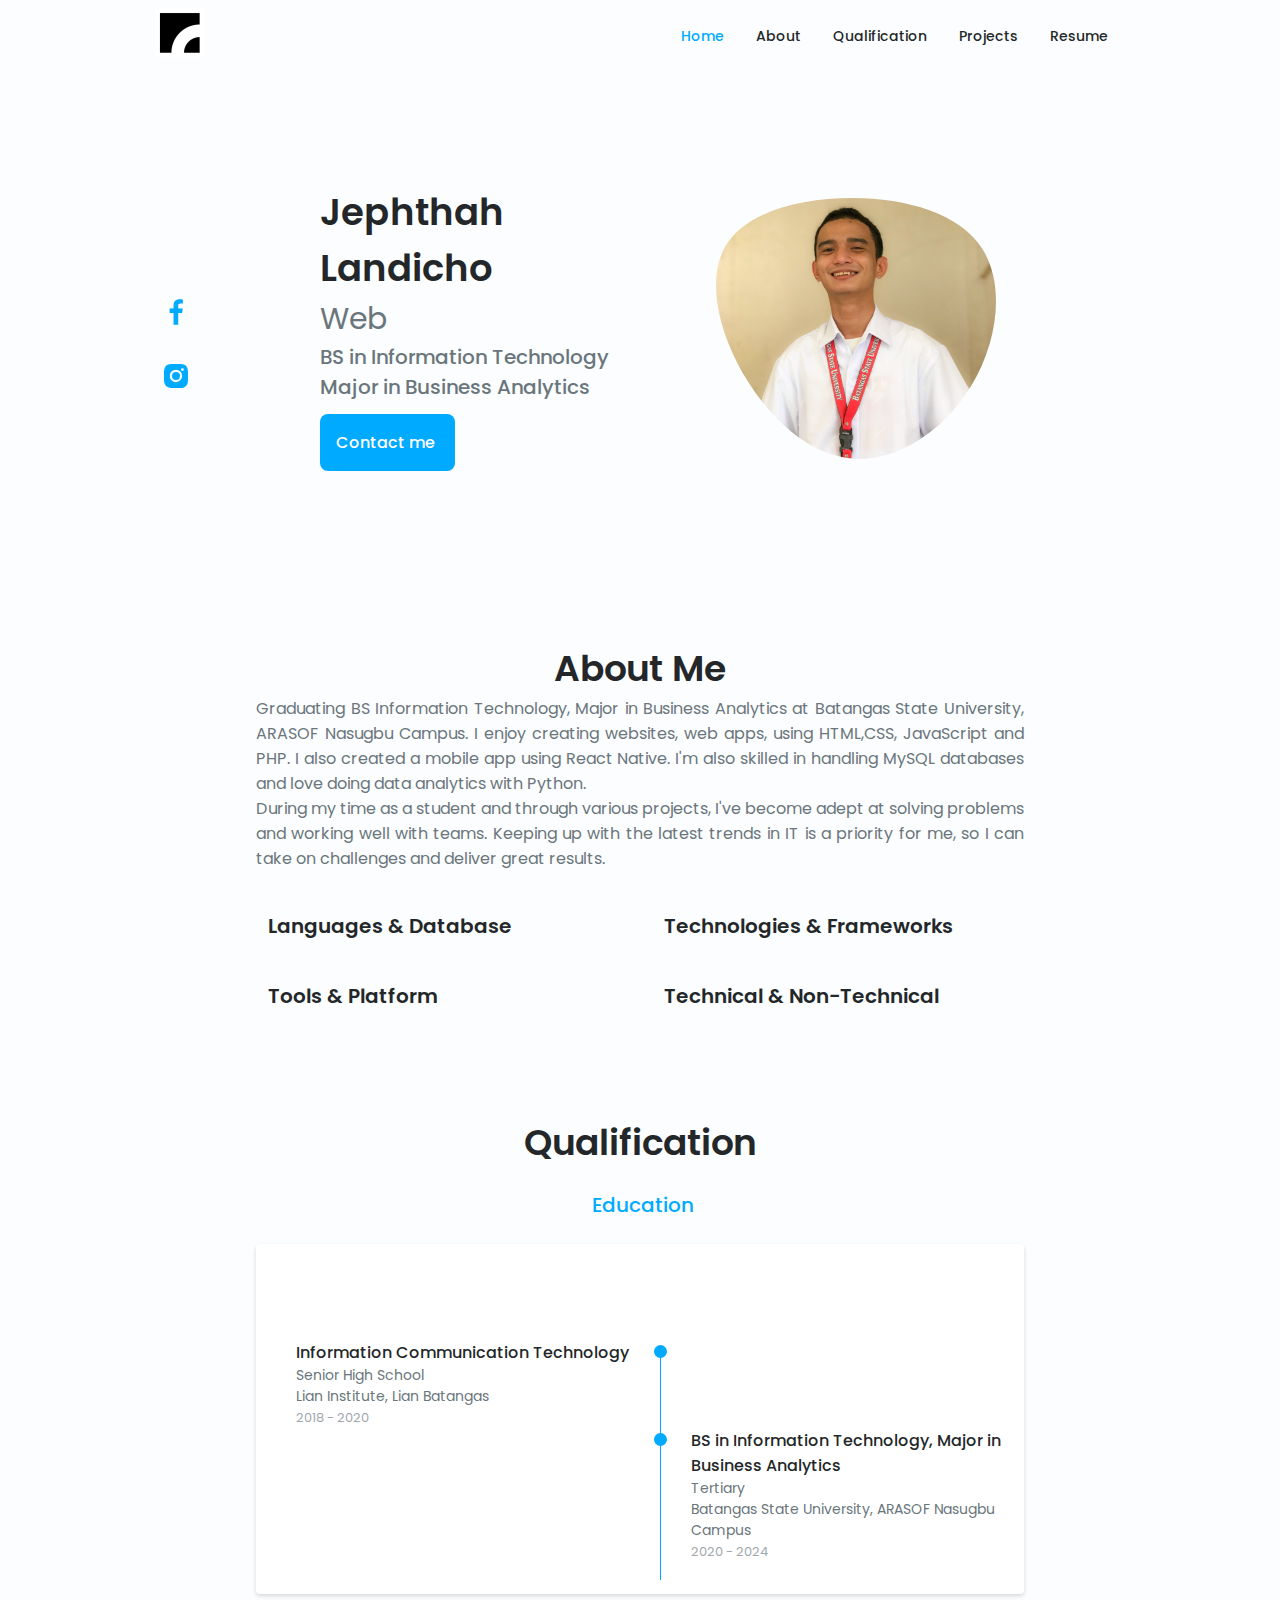
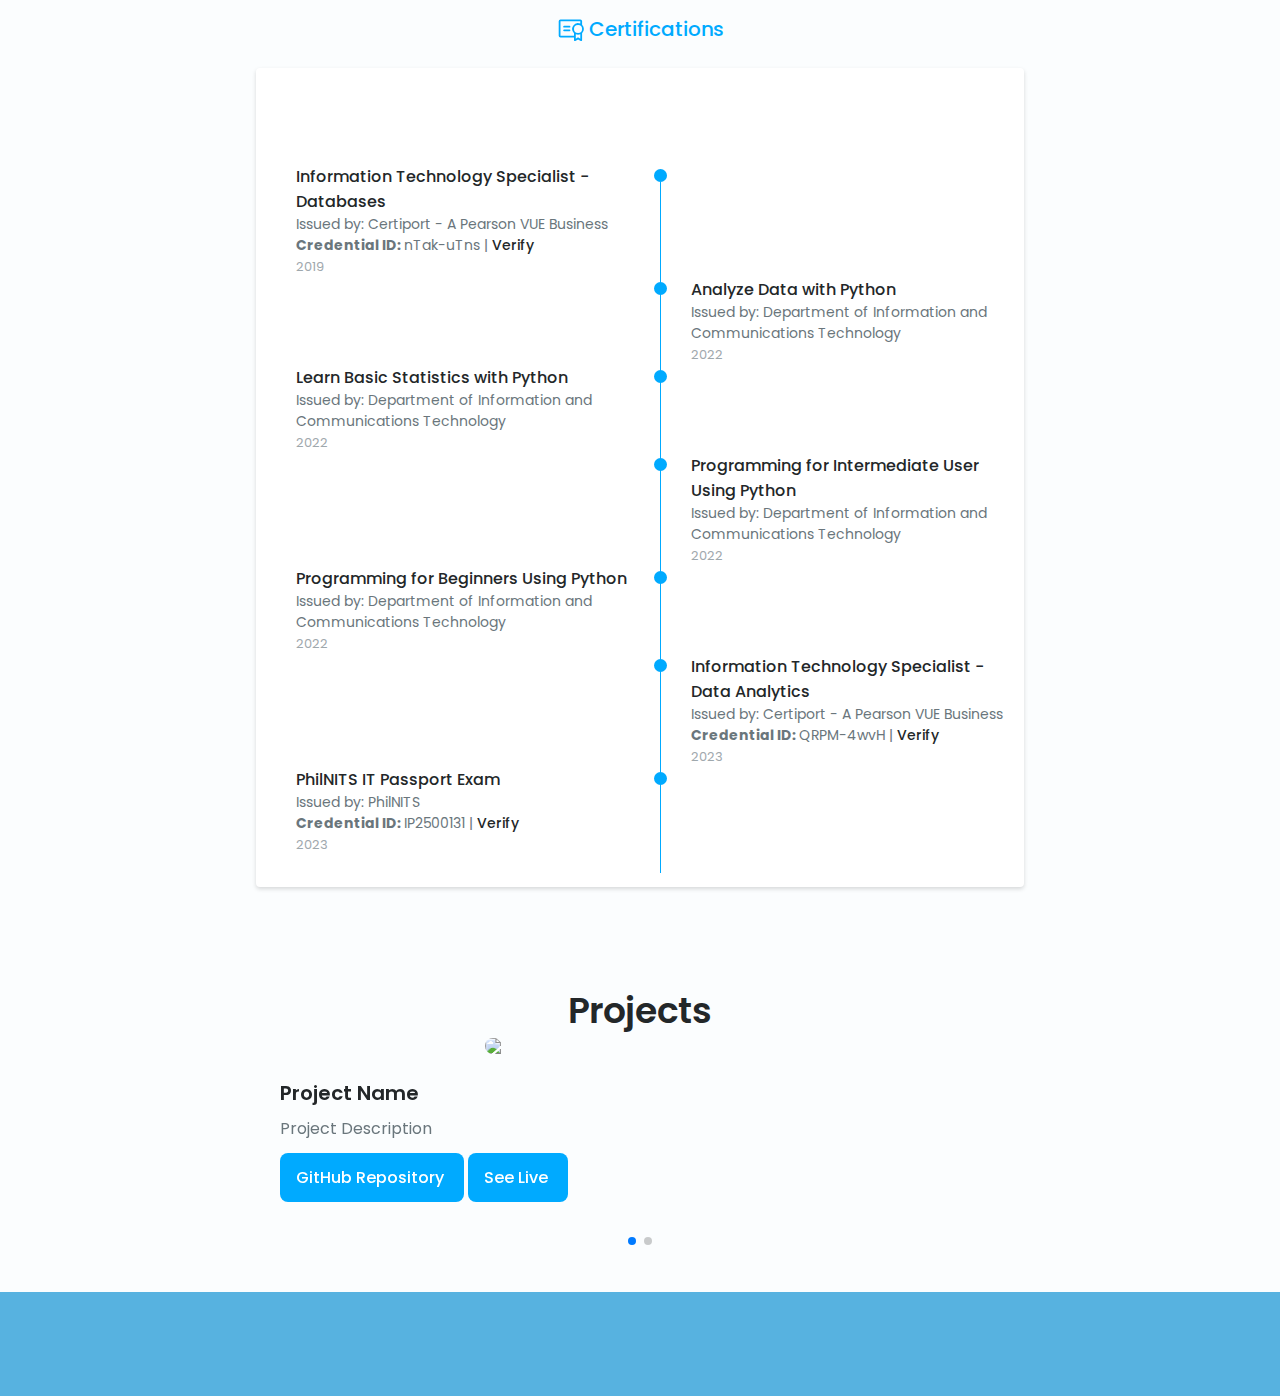
==== commit f5e3368d: "typing effect" ====
--- a/index.html
+++ b/index.html
@@ -140,6 +140,7 @@
             </div>
             <div class="home__data">
               <h1 class="home__title">Jephthah Landicho</h1>
+              <div id="serviceDisplay"></div>
               <h3 class="home__subtitle">
                 BS in Information Technology Major in Business Analytics
               </h3>
@@ -147,14 +148,6 @@
                 Contact me<i class="uil uil-message button__icon"></i>
               </a>
             </div>
-          </div>
-
-          <div class="home__scroll">
-            <a href="#about" class="home__scroll-button button--flex">
-              <i class="uil uil-mouse-alt home__scroll-mouse"></i>
-              <span class="home__scroll-name">Scroll down</span>
-              <i class="uil uil-arrow-down home__scroll-arrow"></i>
-            </a>
           </div>
         </div>
       </section>
@@ -599,7 +592,6 @@
       <!--=================== Portfolio ===================-->
       <section class="portfolio section" id="portfolio">
         <h2 class="section__title">Projects</h2>
-        <span class="section__subtitle">Most recent work</span>
 
         <div class="portfolio__container container swiper-container">
           <div class="swiper-wrapper">
@@ -609,25 +601,20 @@
 
               <div class="portfolio__data">
                 <h3 class="portfolio__title">
-                  Responsive-Weather-Forecast-Website
+                  Project Name
                 </h3>
                 <p class="portfolio__description">
-                  This project is a weather website that provides live weather
-                  updates and forecasts based on your location. Stay informed
-                  about current weather conditions, temperature, and more.
-                  Explore interactive maps, hourly/daily forecasts, and helpful
-                  insights. Stay ahead of the forecast and make the most of your
-                  day!
+                  Project Description
                 </p>
                 <a
-                  href="https://github.com/Venkateeshh/Weather-App"
+                  href="#"
                   class="button button--flex button--small portfolio__button"
                 >
                   GitHub Repository
                   <i class="uil uil-external-link-alt button__icon"></i>
                 </a>
                 <a
-                  href="https://venkateeshh.github.io/Weather-App/"
+                  href="#"
                   class="button button--flex button--small portfolio__button"
                 >
                   See Live
@@ -636,28 +623,25 @@
               </div>
             </div>
 
-            <!-- ------------------------portfollio 2-------------------- -->
             <div class="portfolio__content grid swiper-slide">
-              <img src="assets/img/portfolio2.png" class="portfolio__img" />
+              <img src="assets/img/portfolio1.png" class="portfolio__img" />
 
               <div class="portfolio__data">
-                <h3 class="portfolio__title">Spotify-Clone</h3>
+                <h3 class="portfolio__title">
+                  Project Name 2
+                </h3>
                 <p class="portfolio__description">
-                  Spotify Clone is a web app developed using HTML, CSS, and
-                  JavaScript. It recreates Spotify's interface and features,
-                  allowing users to browse, search, and play songs, create
-                  playlists, and discover new music. Responsive design ensures a
-                  seamless experience on any device. Contributions are welcome!
+                  Project Description 2
                 </p>
                 <a
-                  href="https://github.com/Venkateeshh/Spotify-Clone"
+                  href="#"
                   class="button button--flex button--small portfolio__button"
                 >
                   GitHub Repository
                   <i class="uil uil-external-link-alt button__icon"></i>
                 </a>
                 <a
-                  href="https://venkateeshh.github.io/Spotify-Clone/"
+                  href="#"
                   class="button button--flex button--small portfolio__button"
                 >
                   See Live
@@ -665,66 +649,14 @@
                 </a>
               </div>
             </div>
+
+            <!-- ------------------------portfollio 2-------------------- -->
+
             <!-- ------------------------portfollio 3-------------------- -->
-            <div class="portfolio__content grid swiper-slide">
-              <img src="assets/img/portfolio3.png" class="portfolio__img" />
-
-              <div class="portfolio__data">
-                <h3 class="portfolio__title">Language Translator</h3>
-                <p class="portfolio__description">
-                  This language translator web app is a user-friendly tool built
-                  with HTML, CSS, and JavaScript. It leverages Google Translate
-                  API to seamlessly translate text between multiple languages.
-                  The app features a simple interface, ensuring smooth
-                  performance across devices..
-                </p>
-                <a
-                  href="https://github.com/Venkateeshh/Js-Language-Translator"
-                  class="button button--flex button--small portfolio__button"
-                >
-                  GitHub Repository
-                  <i class="uil uil-external-link-alt button__icon"></i>
-                </a>
-                <a
-                  href="https://venkateeshh.github.io/Js-Language-Translator/"
-                  class="button button--flex button--small portfolio__button"
-                >
-                  See Live
-                  <i class="uil uil-external-link-alt button__icon"></i>
-                </a>
-              </div>
-            </div>
+            
 
             <!-- ------------------------portfollio 4-------------------- -->
-            <div class="portfolio__content grid swiper-slide">
-              <img src="assets/img/portfolio4.png" class="portfolio__img" />
-
-              <div class="portfolio__data">
-                <h3 class="portfolio__title">Sorting Visualizer</h3>
-                <p class="portfolio__description">
-                  Sorting Visualizer is a Java-based project that allows users
-                  to visualize various sorting algorithms in action using a
-                  Graphical User Interface (GUI). It provides an interactive and
-                  educational way to understand how different sorting algorithms
-                  work by visually demonstrating their step-by-step sorting
-                  process.
-                </p>
-                <a
-                  href="https://github.com/Venkateeshh/Sorting-Visualizer"
-                  class="button button--flex button--small portfolio__button"
-                >
-                  GitHub Repository
-                  <i class="uil uil-external-link-alt button__icon"></i>
-                </a>
-                <a
-                  href="https://www.linkedin.com/posts/venkatesh-kamath-_algorithmdesign-sortingvisualizer-javaprojects-activity-7095437035125043200-fWDl?utm_source=share&utm_medium=member_desktop"
-                  class="button button--flex button--small portfolio__button"
-                >
-                  See Live
-                  <i class="uil uil-external-link-alt button__icon"></i>
-                </a>
-              </div>
-            </div>
+            
           </div>
 
           <!-- add arrows -->
--- a/assets/style.css
+++ b/assets/style.css
@@ -311,6 +311,13 @@
 .home__title {
   font-size: var(--big-font-size);
 }
+
+#serviceDisplay {
+  font-size: 30px;
+  white-space: nowrap;
+  overflow: hidden;
+}
+
 .home__subtitle {
   font-size: var(--h3-font-size);
   color: var(--text-color);
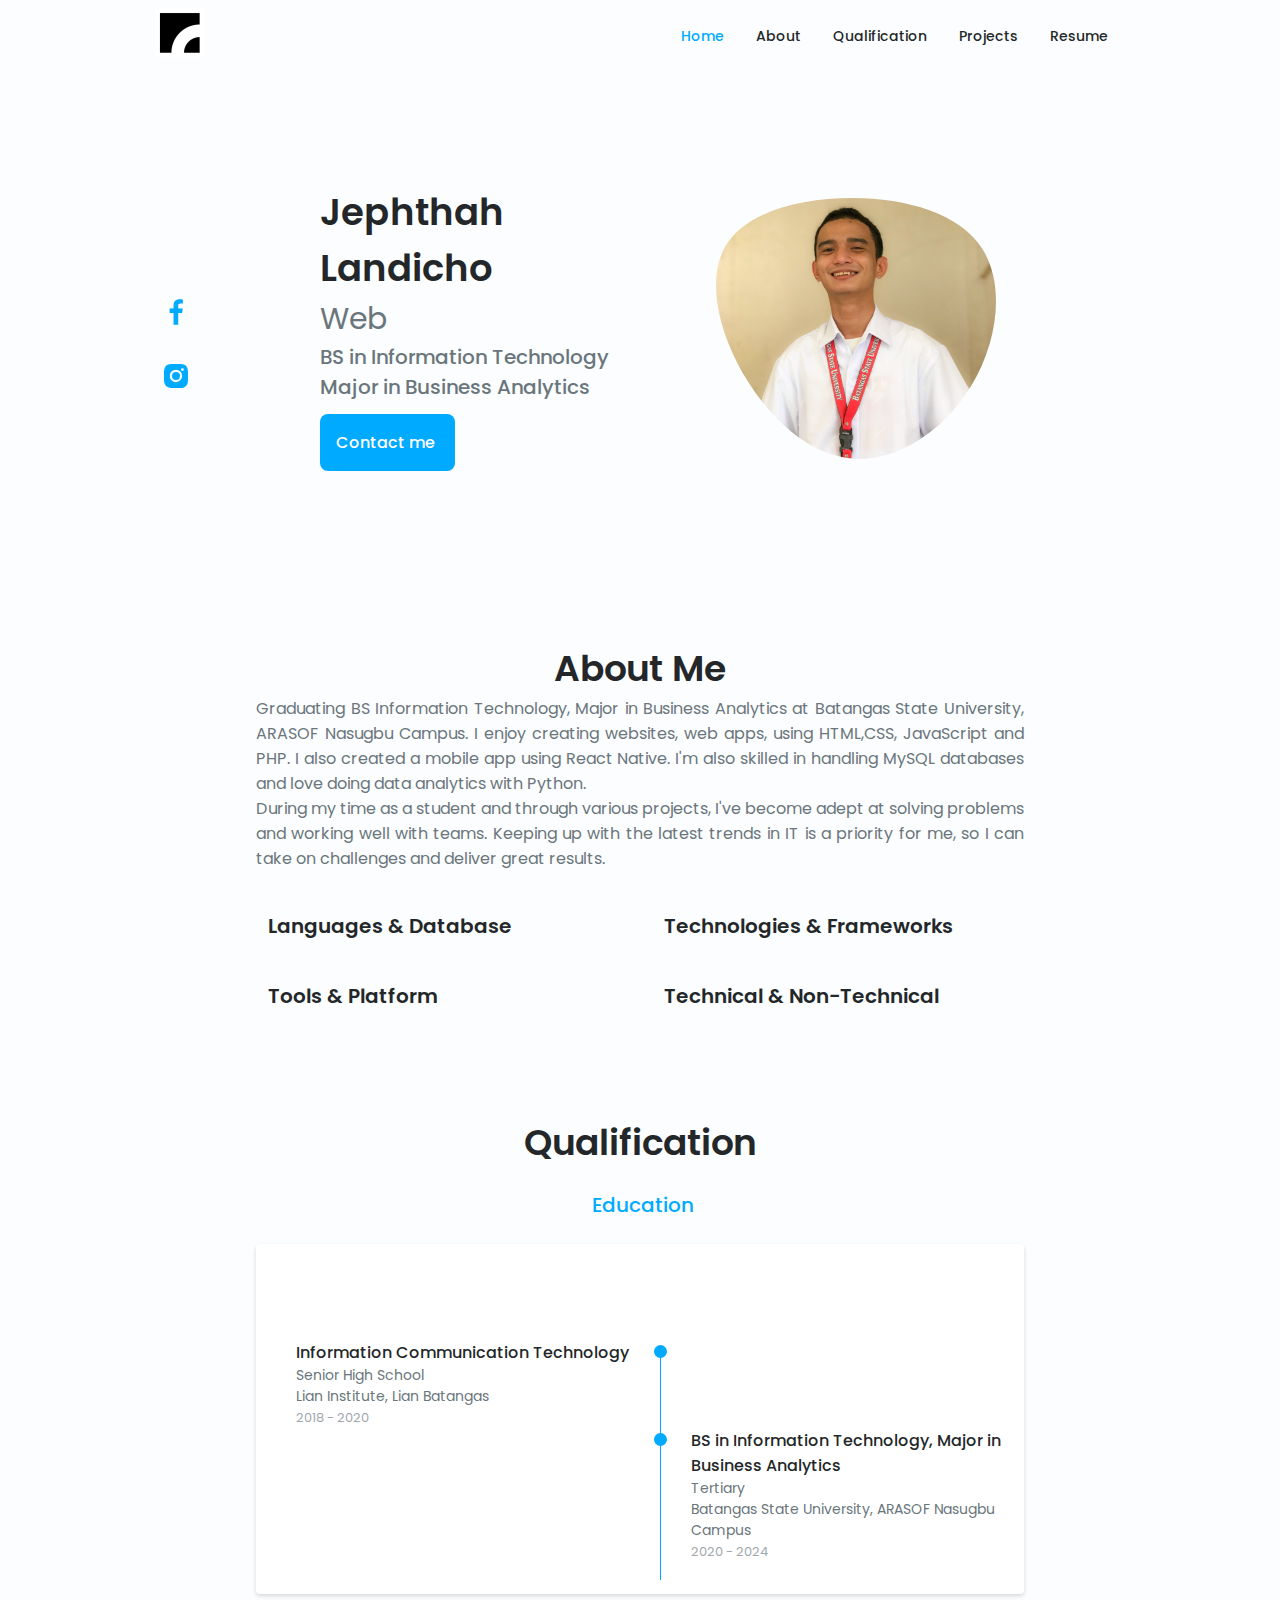
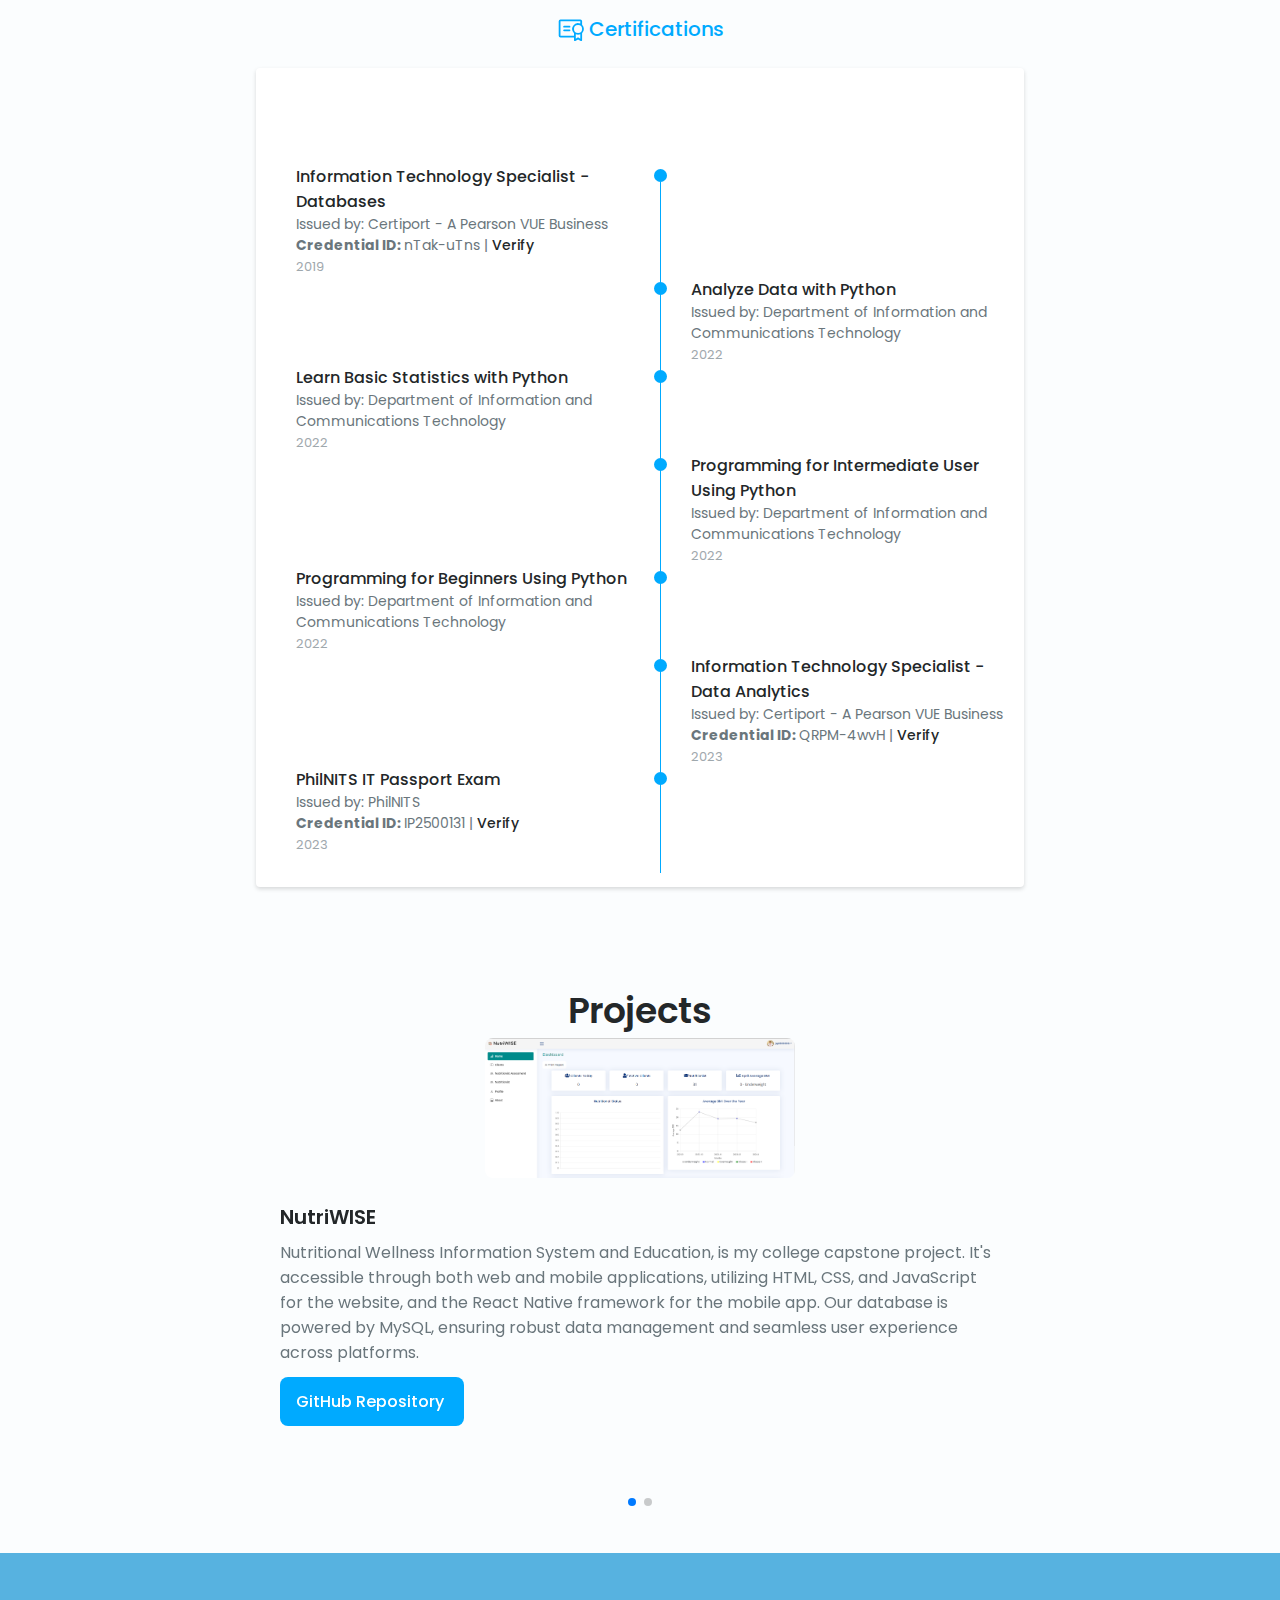
==== commit 52c57995: "add two" ====
--- a/index.html
+++ b/index.html
@@ -167,25 +167,6 @@
                 During my time as a student and through various projects, I've become adept at solving problems and working well with teams. Keeping up with the latest trends in IT is a priority for me, so I can take on challenges and deliver great results.
             </p>
 
-            <!-- <div class="about__info">
-              <div>
-                <span class="about__info-title">08.50+</span>
-                <span class="about__info-name">Aggregate <br />CGPA</span>
-              </div>
-
-              <div>
-                <span class="about__info-title">03+</span>
-                <span class="about__info-name"
-                  >Frontend <br />
-                  Projects</span
-                >
-              </div>
-
-              <div>
-                <span class="about__info-title">01+</span>
-                <span class="about__info-name">Months <br />experience</span>
-              </div>
-            </div> -->
             <div class="skills__container container grid">
                 <div>
                   <!--==================== Skill 1 =================-->
@@ -333,14 +314,6 @@
         </div>
       </section>
 
-      <!--===================== SKILLS =====================-->
-
-      <!-- <section class="skills section" id="skills">
-        <h2 class="section__title">Skills</h2>
-        <span class="section__subtitle">My technical level</span>
-
-        
-      </section> -->
 
       <!--==================== Qualifications ==================-->
 
@@ -597,14 +570,39 @@
           <div class="swiper-wrapper">
             <!-- ------------------------portfollio 1-------------------- -->
             <div class="portfolio__content grid swiper-slide">
-              <img src="assets/img/portfolio1.png" class="portfolio__img" />
+              <img src="assets/img/portfolio1/portfolio1.png" class="portfolio__img" data-portfolio-index="0"/>
 
               <div class="portfolio__data">
                 <h3 class="portfolio__title">
-                  Project Name
+                  NutriWISE
                 </h3>
                 <p class="portfolio__description">
-                  Project Description
+                  Nutritional Wellness Information System and Education, is my college capstone project. 
+                  It's accessible through both web and mobile applications, utilizing HTML, CSS, and JavaScript for the website, 
+                  and the React Native framework for the mobile app. 
+                  Our database is powered by MySQL, ensuring robust data management and seamless user experience across platforms.
+                </p>
+                <a
+                  href="https://github.com/jephlandicho/NutriWISE"
+                  class="button button--flex button--small portfolio__button"
+                >
+                  GitHub Repository
+                  <i class="uil uil-external-link-alt button__icon"></i>
+                </a>
+              </div>
+            </div>
+
+            <div class="portfolio__content grid swiper-slide">
+              <img src="assets/img/portfolio2/porfolio1.png" class="portfolio__img" data-portfolio-index="1"/>
+
+              <div class="portfolio__data">
+                <h3 class="portfolio__title">
+                  Lupa Bahay
+                </h3>
+                <p class="portfolio__description">
+                  "Lupa Bahay" is a pivotal project from my college journey. It's a dynamic web application tailored for real estate companies, 
+                  offering seamless agent management and property browsing for customers. The technology stack includes HTML, CSS, JavaScript, and MySQL for a robust database backend. 
+                  The application boasts three distinct modules catering to Admin, Agents, and Customers, ensuring streamlined operations and enhanced user experiences.
                 </p>
                 <a
                   href="#"
@@ -613,40 +611,6 @@
                   GitHub Repository
                   <i class="uil uil-external-link-alt button__icon"></i>
                 </a>
-                <a
-                  href="#"
-                  class="button button--flex button--small portfolio__button"
-                >
-                  See Live
-                  <i class="uil uil-external-link-alt button__icon"></i>
-                </a>
-              </div>
-            </div>
-
-            <div class="portfolio__content grid swiper-slide">
-              <img src="assets/img/portfolio1.png" class="portfolio__img" />
-
-              <div class="portfolio__data">
-                <h3 class="portfolio__title">
-                  Project Name 2
-                </h3>
-                <p class="portfolio__description">
-                  Project Description 2
-                </p>
-                <a
-                  href="#"
-                  class="button button--flex button--small portfolio__button"
-                >
-                  GitHub Repository
-                  <i class="uil uil-external-link-alt button__icon"></i>
-                </a>
-                <a
-                  href="#"
-                  class="button button--flex button--small portfolio__button"
-                >
-                  See Live
-                  <i class="uil uil-external-link-alt button__icon"></i>
-                </a>
               </div>
             </div>
 
@@ -687,4 +651,13 @@
     <script src="https://kit.fontawesome.com/2205d59d52.js" crossorigin="anonymous"></script>
     <script src="assets/script.js"></script>
   </body>
+  <!-- Lightbox -->
+  <div id="lightbox" class="lightbox" onclick="closeLightbox()">
+    <span class="close">&times;</span>
+    <img class="lightbox-img" src="" alt="Expanded view">
+    <a class="prev" onclick="changeImage(-1, event)">&#10094;</a>
+    <a class="next" onclick="changeImage(1, event)">&#10095;</a>
+  </div>
+  
+
 </html>
--- a/assets/style.css
+++ b/assets/style.css
@@ -1189,4 +1189,64 @@
   .button--white {
     bottom: -4.5rem;
   }
-}
+
+  /* Lightbox CSS */
+.lightbox { 
+  display: none; 
+  position: fixed; 
+  z-index: 999; 
+  padding-top: 100px; 
+  left: 0; 
+  top: 0; 
+  width: 100%; 
+  height: 100%; 
+  overflow: auto; 
+  background-color: rgb(0,0,0); 
+  background-color: rgba(0,0,0,0.9);
+}
+
+.lightbox-img {
+  margin: auto;
+  display: block;
+  max-width: 80%; /* Adjust this as needed */
+  max-height: 80vh; /* Adjust this as needed */
+}
+
+.close {
+  position: absolute;
+  top: 25px;
+  right: 35px;
+  color: #f1f1f1;
+  font-size: 40px;
+  font-weight: bold;
+  cursor: pointer;
+}
+
+.prev,
+.next {
+  cursor: pointer;
+  position: absolute;
+  top: 50%;
+  width: auto;
+  padding: 16px;
+  margin-top: -50px;
+  color: white;
+  font-weight: bold;
+  font-size: 20px;
+  transition: 0.6s ease;
+  border-radius: 0 3px 3px 0;
+  user-select: none;
+}
+
+.next {
+  right: 0;
+  border-radius: 3px 0 0 3px;
+}
+
+.prev {
+  left: 0;
+  border-radius: 3px 0 0 3px;
+}
+
+
+}
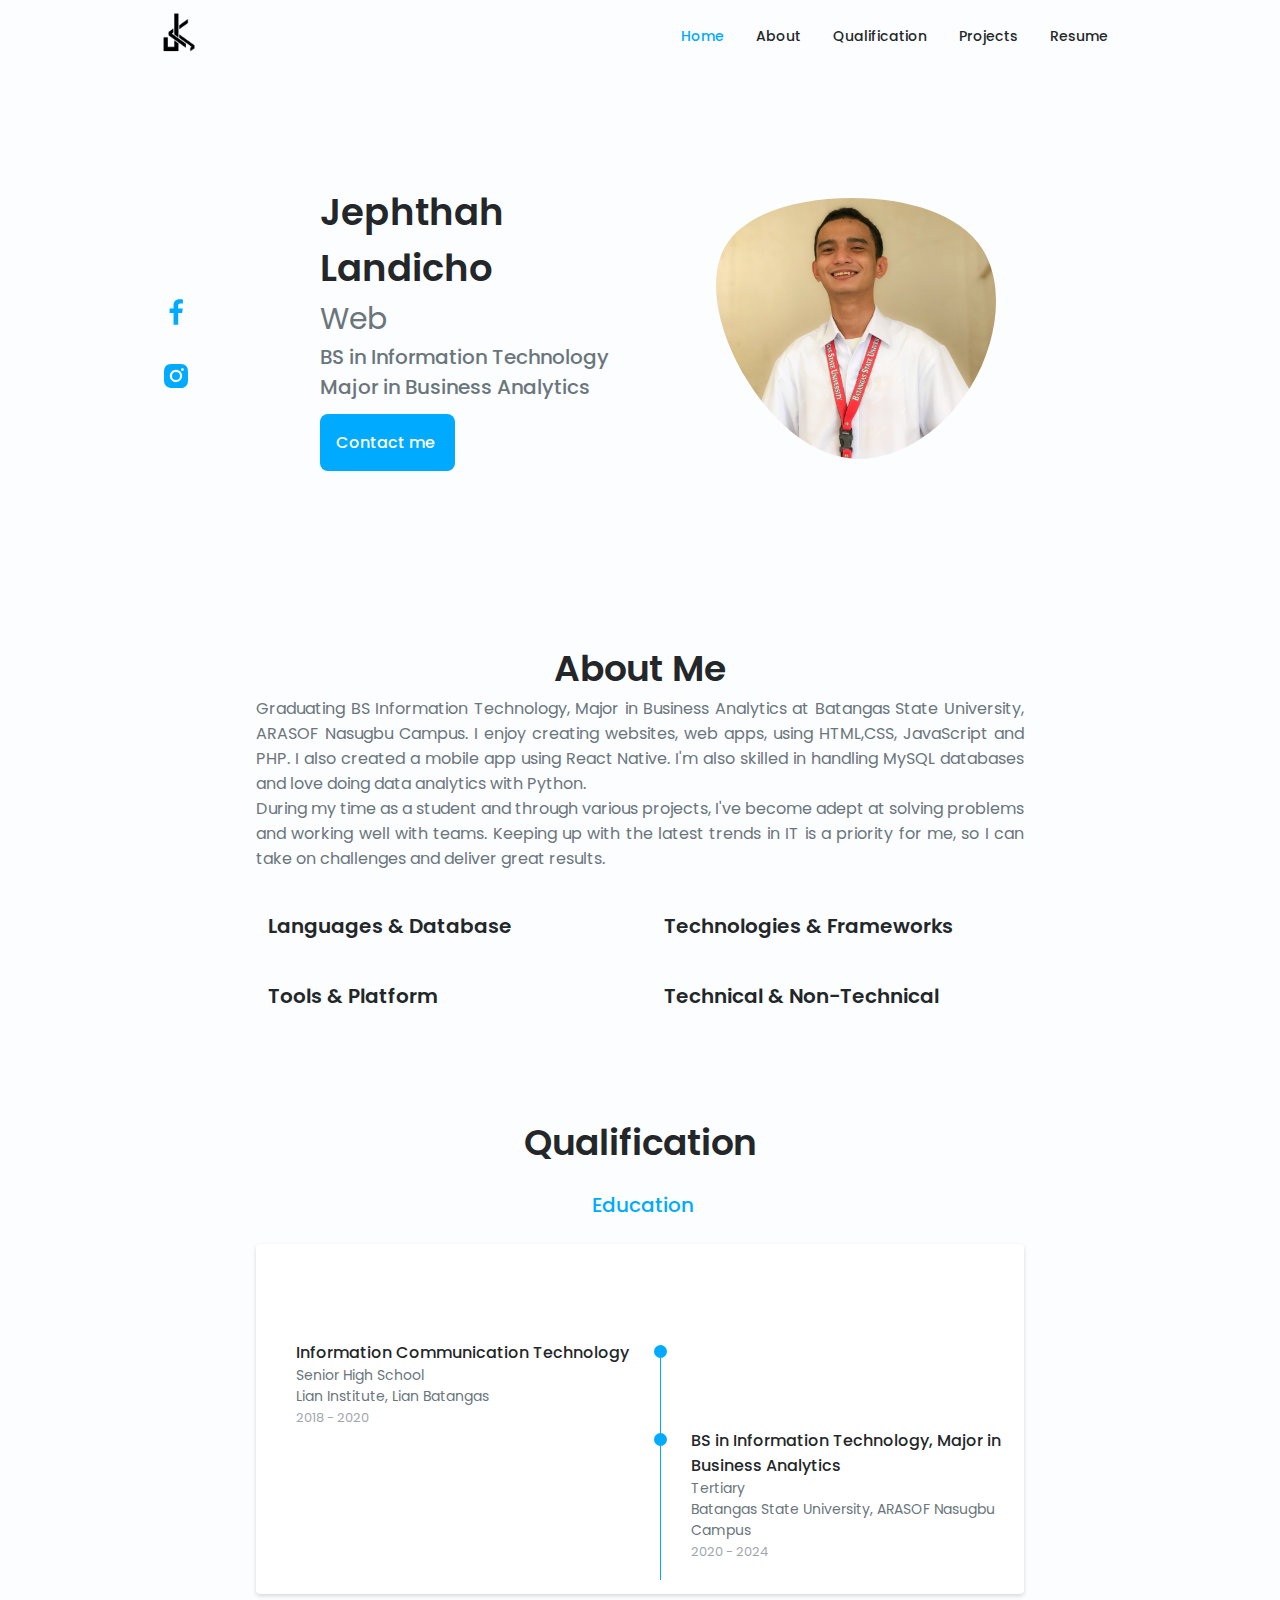
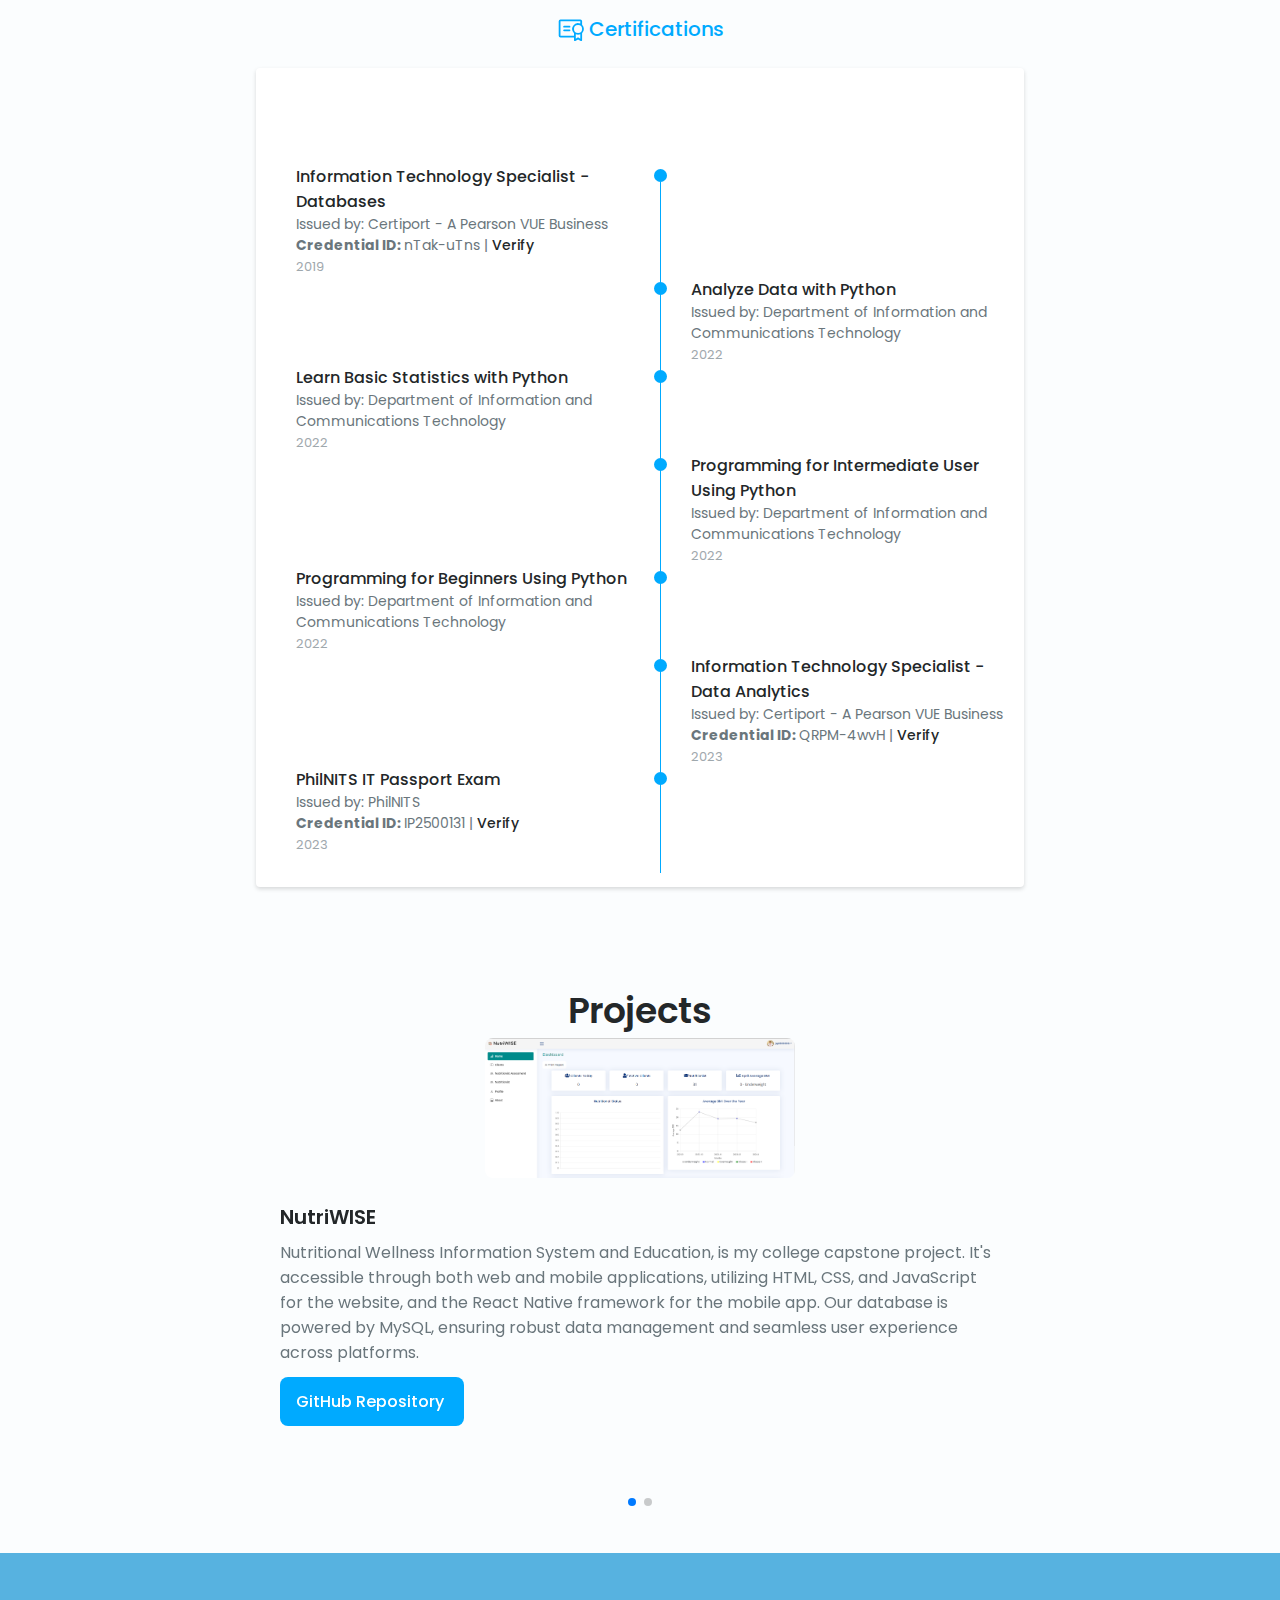
==== commit b6ad7ec6: "fix the folder structure" ====
--- a/index.html
+++ b/index.html
@@ -5,8 +5,8 @@
     <meta http-equiv="X-UA-Compatible" content="IE=edge" />
     <meta name="viewport" content="width=device-width, initial-scale=1.0" />
     <title>Jephthah Landicho | Portfolio</title>
-    <link rel="stylesheet" href="assets/swiper-bundle.min.css" />
-    <link rel="stylesheet" href="assets/style.css" />
+    <link rel="stylesheet" href="assets/css/swiper-bundle.min.css" />
+    <link rel="stylesheet" href="assets/css/style.css" />
     <link
       rel="stylesheet"
       href="https://unicons.iconscout.com/release/v4.0.8/css/line.css"
@@ -647,9 +647,9 @@
       <i class="uil uil-arrow-up scrollup__icon"></i>
     </a>
 
-    <script type="text/javascript" src="assets/swiper-bundle.min.js"></script>
+    <script type="text/javascript" src="assets/js/swiper-bundle.min.js"></script>
     <script src="https://kit.fontawesome.com/2205d59d52.js" crossorigin="anonymous"></script>
-    <script src="assets/script.js"></script>
+    <script src="assets/js/script.js"></script>
   </body>
   <!-- Lightbox -->
   <div id="lightbox" class="lightbox" onclick="closeLightbox()">
--- a/assets/css/style.css
+++ b/assets/css/style.css
@@ -0,0 +1,1252 @@
+@import url("https://fonts.googleapis.com/css2?family=Poppins:wght@400;500;600&display=swap");
+
+/*================ VARIABLES CSS ==========*/
+
+:root {
+  --header-height: 3rem;
+
+  /*======= Colors =======*/
+  /* Change Favorite color */
+  --hue-color: 200;
+
+  /*========= HSL Color mode =========*/
+  --first-color: hsl(var(--hue-color), 100%, 50%);
+  --first-color-second: hsl(var(--hue-color), 69%, 61%);
+  --first-color-alt: hsl(var(--hue-color), 57%, 53%);
+  --first-color-lighter: hsl(var(--hue-color), 92%, 85%);
+  --title-color: hsl(var(--hue-color), 8%, 15%);
+  --text-color: hsl(var(--hue-color), 8%, 45%);
+  --text-color-light: hsl(var(--hue-color), 8%, 65%);
+  --input-color: hsl(var(--hue-color), 70%, 96%);
+  --body-color: hsl(var(--hue-color), 60%, 99%);
+  --container-color: #fff;
+  --scroll-bar-color: hsl(var(--hue-color), 12%, 90%);
+  --scroll-thumb-color: hsl(var(--hue-color), 12%, 80%);
+
+  /*========= Font and typography ===========*/
+  --body-font: "Poppins", sans-serif;
+
+  --big-font-size: 2rem;
+  --h1-font-size: 1.5rem;
+  --h2-font-size: 1.25rem;
+  --h3-font-size: 1.125rem;
+  --normal-font-size: 0.938rem;
+  --small-font-size: 0.813rem;
+  --smaller-font-size: 0.75rem;
+
+  /*=========== Font weight ==========*/
+
+  --font-medium: 500;
+  --font-semi-bold: 600;
+
+  /*============ Margin Bottom ===========*/
+  /* .25rem = 4px, .5rem=8px, .75rem = 12px*/
+  --mb-0-25: 0.25rem;
+  --mb-0-5: 0.5rem;
+  --mb-0-75: 0.75rem;
+  --mb-1: 1rem;
+  --mb-1-5: 1.5rem;
+  --mb-2: 2rem;
+  --mb-2-5: 2.5rem;
+  --mb-3: 3rem;
+
+  /*============== z index =============*/
+  --z-tooltip: 10;
+  --z-fixed: 100;
+  --z-modal: 1000;
+}
+
+/* Font Size for larger devices */
+@media screen and (min-width: 968px) {
+  :root {
+    --big-font-size: 3rem;
+    --h1-font-size: 2.25rem;
+    --h2-font-size: 1.5rem;
+    --h3-font-size: 1.25rem;
+    --normal-font-size: 1rem;
+    --small-font-size: 0.875rem;
+    --smaller-font-size: 0.813rem;
+  }
+}
+/*================= Variables Dark Theme ===============*/
+body.dark-theme {
+  /*========= HSL Color mode =========*/
+
+  --first-color-second: hsl(var(--hue-color), 30%, 8%);
+  --title-color: hsl(var(--hue-color), 8%, 95%);
+  --text-color: hsl(var(--hue-color), 8%, 75%);
+  --input-color: hsl(var(--hue-color), 29%, 16%);
+  --body-color: hsl(var(--hue-color), 28%, 12%);
+  --container-color: hsl(var(--hue-color), 29%, 16%);
+  --scroll-bar-color: hsl(var(--hue-color), 12%, 48%);
+  --scroll-thumb-color: hsl(var(--hue-color), 12%, 36%);
+}
+
+/*================= Button Dark/Light ===============*/
+.nav__btns {
+  display: flex;
+  align-items: center;
+}
+
+.change-theme {
+  font-size: 1.25rem;
+  color: var(--title-color);
+  margin-right: var(--mb-1);
+  cursor: pointer;
+}
+
+.change-theme:hover {
+  color: var(--first-color);
+}
+
+/*================= Base ===============*/
+* {
+  box-sizing: border-box;
+  padding: 0;
+  margin: 0;
+}
+
+html {
+  scroll-behavior: smooth;
+}
+body {
+  margin: 0 0 var(--header-height) 0;
+  font-family: var(--body-font);
+  font-size: var(--normal-font-size);
+  background-color: var(--body-color);
+  color: var(--text-color);
+}
+
+h1,
+h2,
+h3,
+h4 {
+  color: var(--title-color);
+  font-weight: var(--font-semi-bold);
+}
+ul {
+  list-style: none;
+}
+a {
+  text-decoration: none;
+}
+img {
+  max-width: 100%;
+  height: auto;
+}
+.section {
+  padding: 2rem 0 4rem;
+}
+.section__title {
+  font-size: var(--h1-font-size);
+}
+
+.section__subtitle {
+  display: block;
+  font-size: var(--small-font-size);
+  margin-bottom: var(--mb-3);
+}
+.section__title,
+.section__subtitle {
+  text-align: center;
+}
+
+.container {
+  max-width: 768px;
+  margin-left: var(--mb-1-5);
+  margin-right: var(--mb-1-5);
+}
+
+.grid {
+  display: grid;
+  gap: 1.5rem;
+}
+.header {
+  width: 100%;
+  position: fixed;
+  bottom: 0;
+  left: 0;
+  z-index: var(--z-fixed);
+  background-color: var(--body-color);
+}
+
+.nav {
+  max-width: 968px;
+  height: var(--header-height);
+  display: flex;
+  justify-content: space-between;
+  align-items: center;
+}
+
+.nav__logo{
+  display: block;
+  width: 3rem;
+}
+
+.nav__logo,
+.nav__toggle {
+  color: var(--title-color);
+  font-weight: var(--font-medium);
+}
+
+.nav__logo:hover {
+  color: var(--first-color);
+}
+.nav__toggle {
+  font-size: 1.1rem;
+  cursor: pointer;
+}
+.nav__toggle:hover {
+  color: var(--first-color);
+}
+@media screen and (max-width: 767px) {
+  .nav__menu {
+    position: fixed;
+    bottom: -100%;
+    left: 0;
+    width: 100%;
+    background-color: var(--body-color);
+    padding: 2rem 1.5rem 4rem;
+    box-shadow: 0 -1px 4px rgba(0, 0, 0, 0.15);
+    border-radius: 1.5rem 1.5rem 0 0;
+    transition: 0.3s;
+  }
+}
+.nav__list {
+  grid-template-columns: repeat(3, 1fr);
+  gap: 2rem;
+}
+
+.nav__link {
+  display: flex;
+  flex-direction: column;
+  align-items: center;
+  font-size: var(--small-font-size);
+  color: var(--title-color);
+  font-weight: var(--font-medium);
+}
+
+.verify__certificate{
+  font-size: var(--small-font-size);
+  color: var(--title-color);
+  font-weight: var(--font-medium);
+}
+
+.nav__link:hover {
+  color: var(--first-color);
+}
+
+.nav__icon {
+  font-size: 1.2rem;
+}
+.nav__icon {
+  font-size: 1.2rem;
+}
+.nav__close {
+  position: absolute;
+  right: 1.3rem;
+  bottom: 0.5rem;
+  font-size: 1.5rem;
+  cursor: pointer;
+  color: var(--first-color);
+}
+
+.nav__close:hover {
+  color: var(--first-color-alt);
+}
+
+/* Show Menu */
+.show-menu {
+  bottom: 0;
+}
+
+/* Active Link */
+.active-link {
+  color: var(--first-color);
+}
+
+/* Change Background header */
+.scroll-header {
+  box-shadow: 0 -1px 4px rgba(0, 0, 0, 0.15);
+}
+
+/*========HOME=============*/
+.home__container {
+  gap: 1rem;
+}
+.home__content {
+  grid-template-columns: 0.5fr 3fr;
+  padding-top: 3.5rem;
+  align-items: center;
+}
+
+.home__social {
+  display: grid;
+  grid-template-columns: max-content;
+  row-gap: 1rem;
+}
+
+.home__social-icon {
+  font-size: 2rem;
+  color: var(--first-color);
+}
+.home__social-icon:hover {
+  color: var(--first-color-lighter);
+}
+
+.home__blob {
+  width: 200px;
+  fill: var(--first-color);
+  /* fill: hsl(69, 69%, 61%); */
+}
+.home__blob-img {
+  width: 180%;
+  height: 145%;
+  padding-left: 30px;
+}
+.home__data {
+  grid-column: 1/3;
+}
+
+.home__title {
+  font-size: var(--big-font-size);
+}
+
+#serviceDisplay {
+  font-size: 30px;
+  white-space: nowrap;
+  overflow: hidden;
+}
+
+.home__subtitle {
+  font-size: var(--h3-font-size);
+  color: var(--text-color);
+  font-weight: var(--font-medium);
+  margin-bottom: var(--mb-0-75);
+}
+.home__description {
+  margin-bottom: var(--mb-2);
+}
+
+.portfolio__scroll {
+  display: flex;
+  justify-content: center;
+  align-items: center;
+  margin-top: 15px;
+  cursor: pointer;
+}
+.home__scroll {
+  display: none;
+}
+.home__scroll-button {
+  color: var(--first-color);
+  transition: 0.3s;
+}
+.home__scroll-button:hover {
+  transform: translateY(0.25rem);
+}
+.home__scroll-mouse {
+  font-size: 2rem;
+}
+.home__scroll-name {
+  font-size: var(--small-font-size);
+  color: var(--title-color);
+  font-weight: var(--font-medium);
+  margin-right: var(--mb-0-25);
+}
+.home__scroll-arrow {
+  font-size: 1.25rem;
+}
+
+/*================== Buttons ===================*/
+.button {
+  display: inline-block;
+  background-color: var(--first-color);
+  color: #fff;
+  padding: 1rem;
+  margin-bottom: 10px;
+  border-radius: 0.5rem;
+  font-weight: var(--font-medium);
+}
+
+.con__me {
+  background-color: var(--first-color);
+  color: #fff;
+  padding: 20px;
+  border-radius: 60px;
+}
+
+.button:hover {
+  background-color: var(--first-color-alt);
+}
+
+.button__icon {
+  font-size: 1.25rem;
+  margin-left: 0.25rem;
+  transition: 0.3s;
+}
+
+.button--white {
+  background-color: #fff;
+  color: var(--first-color);
+}
+
+.button--white:hover {
+  background-color: #fff;
+}
+
+.button--flex {
+  display: inline-flex;
+  align-items: center;
+}
+.button--small {
+  padding: 0.75rem 1rem;
+}
+.button--link {
+  padding: 0;
+  background-color: transparent;
+  color: var(--first-color);
+}
+
+.button--link:hover {
+  background-color: transparent;
+  color: var(--first-color-alt);
+}
+
+/*===================== About ==================*/
+.about__img {
+  width: 170px;
+  border-radius: 500%;
+  justify-self: center;
+  align-self: center;
+  /* border: 1px solid #fff; */
+}
+
+.about__description {
+  text-align: center;
+}
+.about__description__2 {
+  text-align: center;
+  margin-bottom: var(--mb-2-5);
+}
+
+.about__info {
+  display: flex;
+  justify-content: space-evenly;
+  margin-bottom: var(--mb-2-5);
+}
+
+.about__info-title {
+  font-size: var(--h2-font-size);
+  font-weight: var(--font-semi-bold);
+  color: var(--title-color);
+}
+
+.about__info-name {
+  font-size: var(--smaller-font-size);
+}
+
+.about__info-name,
+.about__info-title {
+  display: block;
+  text-align: center;
+}
+
+.about__buttons {
+  display: flex;
+  justify-content: center;
+}
+
+/*===================== SKILLS =========================*/
+
+.skills__container {
+  row-gap: 0;
+}
+
+.skills__header {
+  display: flex;
+  align-items: center;
+  margin-bottom: var(--mb-2-5);
+  cursor: pointer;
+}
+
+.skills__icon,
+.skills__arrow {
+  font-size: 1.25rem;
+  color: var(--first-color);
+}
+
+.skills__icon {
+  margin-right: var(--mb-0-75);
+}
+
+.skills__title {
+  font-size: var(--h3-font-size);
+}
+
+.skills__arrow {
+  margin-left: auto;
+  transition: 0.4s;
+}
+
+.skills__list {
+  row-gap: 1.5rem;
+  padding-left: 2.7rem;
+}
+
+.skills__titles {
+  display: flex;
+  justify-content: space-between;
+  margin-bottom: var(--mb-0-5);
+}
+
+.skills__name {
+  font-size: var(--normal-font-size);
+  font-weight: var(--font-medium);
+}
+
+.skills__bar,
+.skills__percentage {
+  height: 5px;
+  border-radius: 0.25rem;
+}
+
+.skills__bar {
+  background-color: var(--first-color-lighter);
+}
+.skills__percentage {
+  display: block;
+  background-color: var(--first-color);
+}
+
+.skills__html {
+  width: 90%;
+}
+.skills__css {
+  width: 80%;
+}
+.skills__js {
+  width: 55%;
+}
+.skills__react {
+  width: 40%;
+}
+
+.skills__php {
+  width: 80%;
+}
+.skills__node {
+  width: 70%;
+}
+.skills__firebase {
+  width: 75%;
+}
+.skills__python {
+  width: 50%;
+}
+
+.skills__figma {
+  width: 85%;
+}
+.skills__sketch {
+  width: 75%;
+}
+.skills__photoshop {
+  width: 60%;
+}
+
+.skills__close .skills__list {
+  height: 0;
+  overflow: hidden;
+}
+
+.skills__open .skills__list {
+  height: max-content;
+  margin-bottom: var(--mb-2-5);
+}
+
+.skills__open .skills__arrow {
+  transform: rotate(-180deg);
+}
+
+/*==================== Qualifications ====================*/
+
+.qualification__tabs {
+  display: flex;
+  justify-content: space-evenly;
+  margin-top: 20px;
+}
+
+.qualification__button {
+  font-size: var(--h3-font-size);
+  font-weight: var(--font-medium);
+  cursor: pointer;
+}
+
+.qualification__button:hover {
+  color: var(--first-color);
+}
+
+.qualification__icon {
+  font-size: 1.8rem;
+  margin-right: var(--mb-0-25);
+}
+
+.qualification__data {
+  display: grid;
+  grid-template-columns: 1fr max-content 1fr;
+  column-gap: 1.5rem;
+}
+
+.qualification__title {
+  font-size: var(--normal-font-size);
+  font-weight: var(--font-medium);
+}
+
+.qualification__subtitle {
+  display: inline-block;
+  font-size: var(--small-font-size);
+}
+
+.qualification__calender {
+  font-size: var(--smaller-font-size);
+  color: var(--text-color-light);
+}
+
+.qualification__rounder {
+  display: inline-block;
+  width: 13px;
+  height: 13px;
+  background-color: var(--first-color);
+  border-radius: 50%;
+}
+
+.qualification__line {
+  display: block;
+  width: 1px;
+  height: 100%;
+  background-color: var(--first-color);
+  transform: translate(6px, -7px);
+}
+
+.qualification [data-content] {
+  display: none;
+}
+
+.qualification__active[data-content] {
+  display: none;
+}
+
+.qualification__button.qualification__active {
+  color: var(--first-color);
+}
+
+/*================= Services ==================*/
+
+.services_container {
+  gap: 1.5rem;
+  grid-template-columns: repeat(2, 1fr);
+}
+
+.services__content {
+  position: relative;
+  background-color: var(--container-color);
+  padding: 3.5rem 0.5rem 1.25rem 1.5rem;
+  border-radius: 0.25rem;
+  box-shadow: 0 2px 4px rgba(0, 0, 0, 0.15);
+}
+
+.services__button {
+  cursor: pointer;
+  font-size: var(--small-font-size);
+}
+
+.services__button:hover .button__icon {
+  transform: translateX(0.25rem);
+}
+
+.services__modal {
+  position: fixed;
+  top: 0;
+  left: 0;
+  right: 0;
+  bottom: 0;
+  background-color: rgba(0, 0, 0, 0.5);
+  display: flex;
+  align-items: center;
+  justify-content: center;
+  padding: 0 1rem;
+  z-index: var(--z-modal);
+  opacity: 0;
+  visibility: hidden;
+  transition: 0.3s;
+}
+
+.services__modal-content {
+  position: relative;
+  background-color: var(--container-color);
+  padding: 1.5rem;
+  border-radius: 1.25rem;
+}
+.services__modal-services {
+  row-gap: 1rem;
+}
+
+.services__modal-service {
+  display: flex;
+}
+.services__modal-title {
+  font-size: var(--h3-font-size);
+  font-family: var(--font-medium);
+  margin-bottom: var(--mb-1-5);
+}
+
+.services__modal-close {
+  position: absolute;
+  top: 1rem;
+  right: 1rem;
+  font-size: 1.5rem;
+  color: var(--first-color);
+  cursor: pointer;
+}
+
+.services__modal-icon {
+  color: var(--first-color);
+  margin-right: var(--mb-0-25);
+}
+
+/* Active Modal */
+.active-modal {
+  opacity: 1;
+  visibility: visible;
+}
+
+/*================== Portfolio ==================*/
+
+.portfolio__container {
+  overflow: initial;
+}
+/*need change*/
+.portfolio__content {
+  padding: 0 1.5rem;
+}
+.portfolio__img {
+  width: 310px;
+  border-radius: 0.5rem;
+  justify-self: center;
+}
+.portfolio__title {
+  font-size: var(--h3-font-size);
+  margin-bottom: var(--mb-0-5);
+}
+.portfolio__description {
+  margin-bottom: var(--mb-0-75);
+}
+.portfolio__button:hover .button__icon {
+  transform: translateX(0.25rem);
+}
+.swiper-button-prev::after,
+.swiper-button-next::after {
+  content: "";
+}
+.swiper-portfolio-icon {
+  font-size: 2rem;
+  color: var(--first-color);
+}
+.swiper-button-prev {
+  left: -0.5rem;
+}
+.swiper-button-next {
+  right: -0.5rem;
+}
+
+.swiper-container-horizontal > .swiper-pagination-bullets {
+  bottom: -2.5rem;
+}
+.swiper-pagination-bullets-active {
+  background-color: var(--first-color);
+}
+
+.swiper-button-next,
+.swiper-button-prev,
+.swiper-pagination-bullets {
+  outline: none;
+}
+
+/*================ Contact Me ===============*/
+
+.contact__container {
+  row-gap: 2rem;
+}
+
+.contact__information {
+  display: flex;
+  margin-bottom: var(--mb-2);
+}
+
+.contact__icon {
+  font-size: 2rem;
+  color: var(--first-color);
+  margin-right: var(--mb-0-75);
+}
+
+.contact__title {
+  font-size: var(--h3-font-size);
+  font-weight: var(--font-medium);
+}
+
+.contact__subtitle {
+  font-size: var(--small-font-size);
+  color: var(--text-color-light);
+}
+.contact__content {
+  background-color: var(--input-color);
+  border-radius: 0.5rem;
+  padding: 0.75rem 1rem 0.25rem;
+}
+.contact__label {
+  font-size: var(--smaller-font-size);
+  color: var(--title-color);
+}
+
+.contact__input {
+  width: 100%;
+  background-color: var(--input-color);
+  color: var(--text-color);
+  font-family: var(--body-font);
+  font-size: var(--normal-font-size);
+  border: none;
+  outline: none;
+  padding: 0.25rem 0.5rem 0.5rem 0;
+}
+
+/*=================== Footer ==================*/
+
+.footer {
+  padding-top: 1rem;
+}
+
+.footer__container {
+  row-gap: 1rem;
+}
+
+.footer__bg {
+  background-color: var(--first-color-second);
+}
+
+.footer__title {
+  font-size: var(--h1-font-size);
+  margin-bottom: var(--mb-0-25);
+}
+
+.footer__subtitle {
+  font-size: var(--small-font-size);
+}
+
+.footer__links {
+  display: flex;
+  flex-direction: column;
+  row-gap: 1.5rem;
+}
+
+.footer__link:hover {
+  color: var(--first-color-lighter);
+  transition: 0.3s;
+}
+
+.footer__social {
+  font-size: 1.25rem;
+  margin-right: var(--mb-1-5);
+}
+
+.footer__social:hover {
+  color: var(--first-color-lighter);
+  transition: 0.3s;
+}
+
+.footer__copy {
+  font-size: var(--smaller-font-size);
+  text-align: center;
+  color: var(--text-color-light);
+}
+
+.footer__title,
+.footer__link,
+.footer__subtitle,
+.footer__social {
+  color: #fff;
+}
+
+/*==================== Scroll Up ==================*/
+
+.scrollup {
+  position: fixed;
+  right: 1rem;
+  bottom: -20%;
+  background-color: var(--first-color);
+  opacity: 0.8;
+  padding: 0 0.3rem;
+  border-radius: 0.4rem;
+  z-index: var(--z-tooltip);
+  transition: 0.4s;
+}
+
+.scrollup:hover {
+  background-color: var(--first-color-alt);
+}
+
+.scrollup__icon {
+  font-size: 1.5rem;
+  color: #fff;
+}
+
+/* Show Scroll */
+.show-scroll {
+  bottom: 5rem;
+}
+
+/*====================== Scroll Bar =====================*/
+
+::-webkit-scrollbar {
+  width: 0.6rem;
+  background-color: var(--scroll-bar-color);
+  border-radius: 0.5rem;
+}
+
+::-webkit-scrollbar-thumb {
+  background-color: var(--scroll-thumb-color);
+  border-radius: 0.5rem;
+}
+
+::-webkit-scrollbar-thumb:hover {
+  background-color: var(--text-color-light);
+}
+
+/*======================== Media Queries ======================*/
+
+/* For Small Devices */
+@media screen and (max-width: 350px) {
+  .container {
+    margin-left: var(--mb-1);
+    margin-right: var(--mb-1);
+  }
+
+  .nav__menu {
+    padding: 2rem 0.25rem 4rem;
+  }
+
+  .nav__list {
+    column-gap: 0;
+  }
+
+  .home__content {
+    grid-template-columns: 0.25fr 3fr;
+  }
+
+  .home__blob {
+    width: 180px;
+  }
+
+  .skills__icon,
+  .skills__arrow {
+    font-size: 1.25rem;
+  }
+  .skills__title {
+    font-size: var(--normal-font-size);
+  }
+
+  .qualification__data {
+    gap: 0.5rem;
+  }
+
+  .services__container {
+    justify-content: center;
+  }
+
+  .services__content {
+    padding-right: 0.5rem;
+  }
+
+  .services__modal {
+    padding: 0 0.5rem;
+  }
+
+  .project__img {
+    width: 200px;
+  }
+}
+
+/* For medium Devices */
+@media screen and (min-width: 568px) {
+  .home__content {
+    grid-template-columns: max-content 1fr 1fr;
+  }
+
+  .home__data {
+    grid-column: initial;
+  }
+
+  .home__img {
+    order: 1;
+    justify-self: center;
+  }
+
+  .skills__container,
+  .project__container,
+  .contact__container,
+  .footer__container {
+    grid-template-columns: repeat(2, 1fr);
+  }
+
+  .qualification__section {
+    display: grid;
+    grid-template-columns: 0.6fr;
+    justify-content: center;
+  }
+}
+
+@media screen and (min-width: 768px) {
+  .container {
+    margin-left: auto;
+    margin-right: auto;
+  }
+
+  body {
+    margin: 0;
+  }
+
+  .section {
+    padding: 6rem 0 4rem;
+  }
+
+  .section__subtitle {
+    margin-bottom: 4rem;
+  }
+
+  .header {
+    top: 0;
+    bottom: initial;
+  }
+
+  .header,
+  .main,
+  .footer__container {
+    padding: 0 1rem;
+  }
+
+  .nav {
+    height: calc(var(--header-height) + 1.5rem);
+    column-gap: 1rem;
+  }
+
+  .nav__icon,
+  .nav__close,
+  .nav__toggle {
+    display: none;
+  }
+
+  .nav__list {
+    display: flex;
+    column-gap: 2rem;
+  }
+
+  .nav__menu {
+    margin-left: auto;
+  }
+  .change-theme {
+    margin: 0;
+  }
+
+  .home__container {
+    row-gap: 5rem;
+  }
+
+  .home__content {
+    padding-top: 5.5rem;
+    column-gap: 2rem;
+  }
+  .home__blob {
+    width: 240px;
+  }
+
+  .home__scroll {
+    display: block;
+  }
+  .home__scroll-button {
+    margin-left: 3rem;
+  }
+  .about__container {
+    column-gap: 5rem;
+  }
+
+  .about__img {
+    width: 300px;
+  }
+
+  .about__description,
+  .about__description__2
+   {
+    text-align: justify;
+  }
+  .about__info {
+    justify-content: space-between;
+  }
+  .about__buttons {
+    justify-content: initial;
+  }
+
+  .skills__icon,
+  .skills__arrow {
+    font-size: 1.75rem;
+  }
+
+  .qualification__tabs {
+    justify-content: center;
+  }
+  .qualification__button {
+    margin: 0 var(--mb-1);
+  }
+  .qualification__sections {
+    grid-template-columns: 0.5fr;
+  }
+  .services_container {
+    grid-template-columns: repeat(3, 218px);
+    justify-content: center;
+  }
+  .services__content {
+    padding: 6rem 0 2rem 2.5rem;
+  }
+  .services__icon {
+    font-size: 2rem;
+  }
+  .services__modal-content {
+    width: 500px;
+  }
+  .testimonials {
+    align-items: center;
+  }
+  .project {
+    text-align: initial;
+  }
+  .project__bg {
+    background: none;
+  }
+  .project__container {
+    background-color: var(--first-color-second);
+    border-radius: 1rem;
+    padding: 3rem 2.5rem 0;
+    grid-template-columns: 1fr max-content;
+    column-gap: 3rem;
+  }
+
+  .project__data {
+    padding-top: 0.8rem;
+  }
+
+  .footer__container {
+    grid-template-columns: repeat(3, 1fr);
+  }
+
+  .footer__bg {
+    padding: 3rem 0 3.5rem;
+  }
+
+  .footer__links {
+    flex-direction: row;
+    column-gap: 2rem;
+  }
+
+  .footer__socials {
+    justify-self: flex-end;
+  }
+
+  .footer__copy {
+    margin-top: 4.5rem;
+  }
+}
+
+/* For large devices */
+
+@media screen and (min-width: 968px) {
+  .header,
+  .main,
+  .footer__container {
+    padding: 0;
+  }
+
+  .home__blob {
+    width: 280px;
+  }
+
+  .home__title {
+    font-size: 37px;
+  }
+
+  .home__social {
+    transform: translateX(-6rem);
+  }
+
+  .button--white {
+    bottom: -4.5rem;
+  }
+
+  /* Lightbox CSS */
+.lightbox { 
+  display: none; 
+  position: fixed; 
+  z-index: 999; 
+  padding-top: 100px; 
+  left: 0; 
+  top: 0; 
+  width: 100%; 
+  height: 100%; 
+  overflow: auto; 
+  background-color: rgb(0,0,0); 
+  background-color: rgba(0,0,0,0.9);
+}
+
+.lightbox-img {
+  margin: auto;
+  display: block;
+  max-width: 80%; /* Adjust this as needed */
+  max-height: 80vh; /* Adjust this as needed */
+}
+
+.close {
+  position: absolute;
+  top: 25px;
+  right: 35px;
+  color: #f1f1f1;
+  font-size: 40px;
+  font-weight: bold;
+  cursor: pointer;
+}
+
+.prev,
+.next {
+  cursor: pointer;
+  position: absolute;
+  top: 50%;
+  width: auto;
+  padding: 16px;
+  margin-top: -50px;
+  color: white;
+  font-weight: bold;
+  font-size: 20px;
+  transition: 0.6s ease;
+  border-radius: 0 3px 3px 0;
+  user-select: none;
+}
+
+.next {
+  right: 0;
+  border-radius: 3px 0 0 3px;
+}
+
+.prev {
+  left: 0;
+  border-radius: 3px 0 0 3px;
+}
+
+
+}
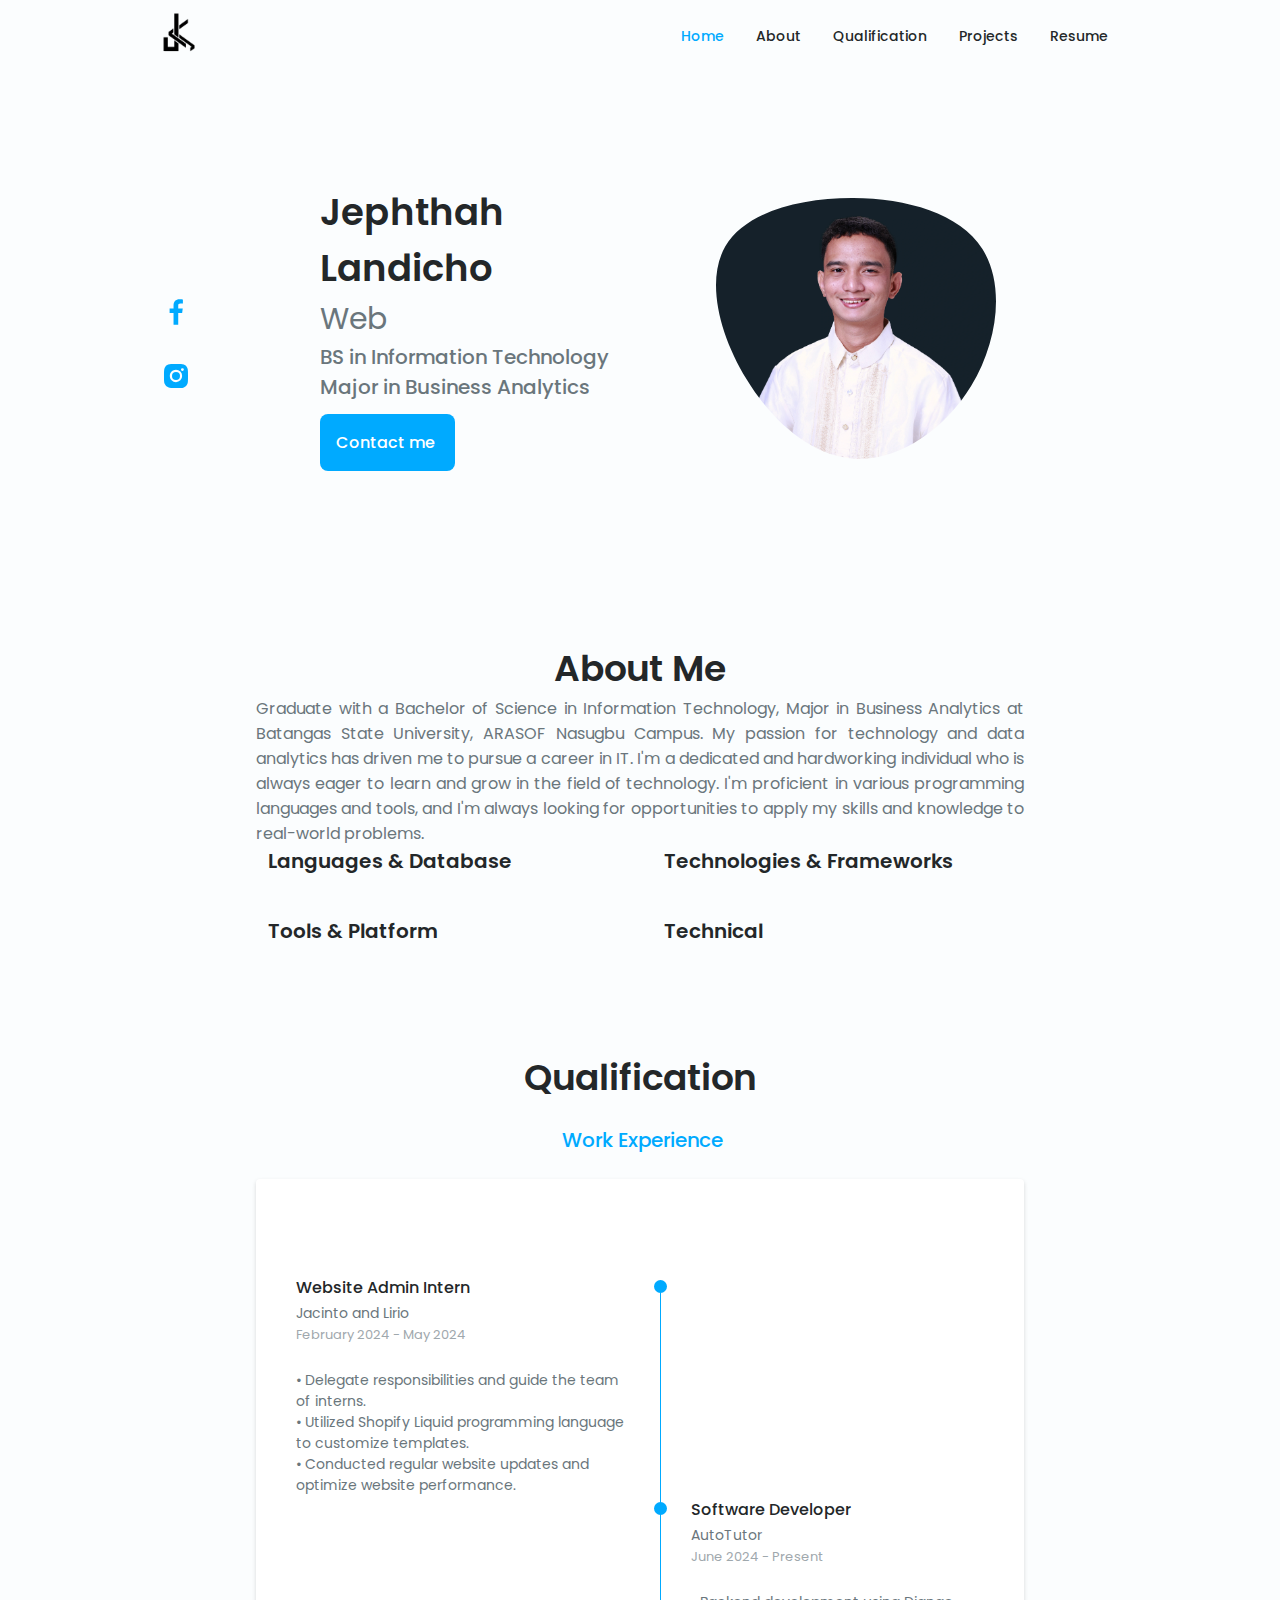
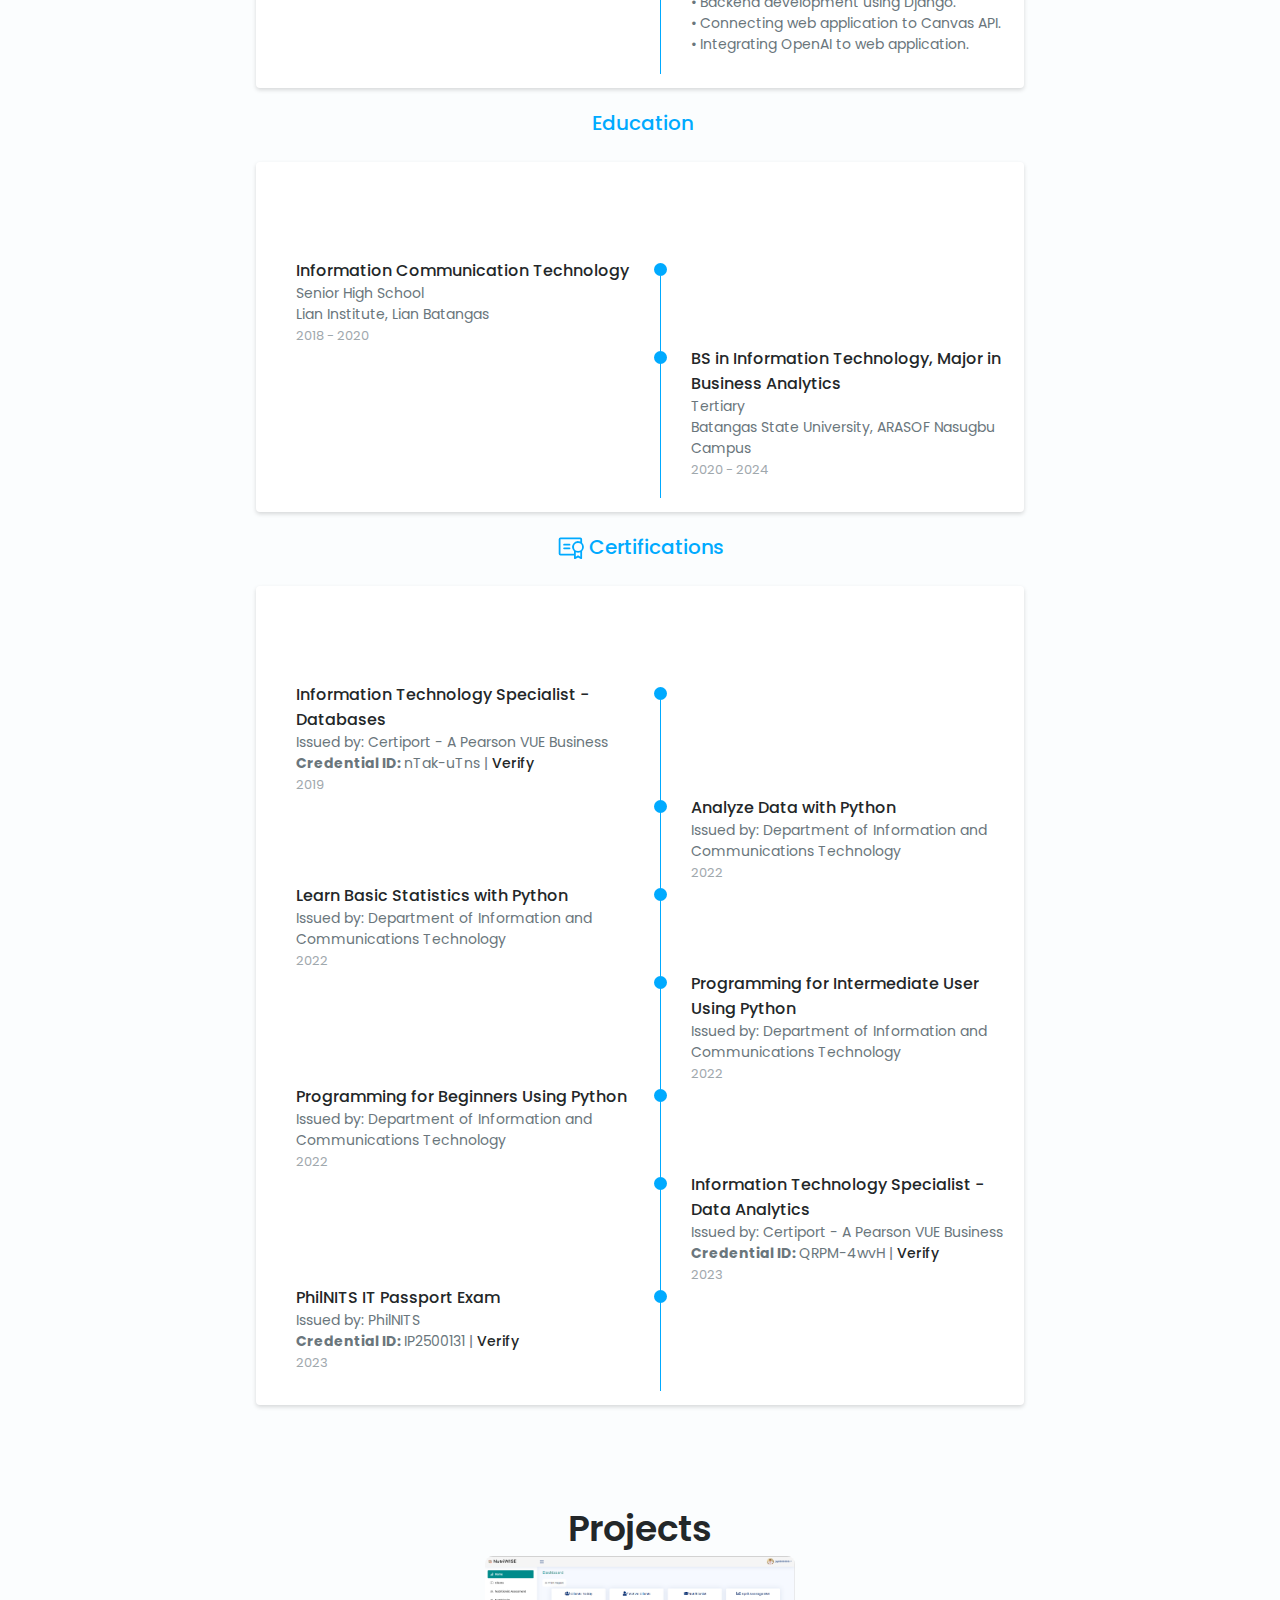
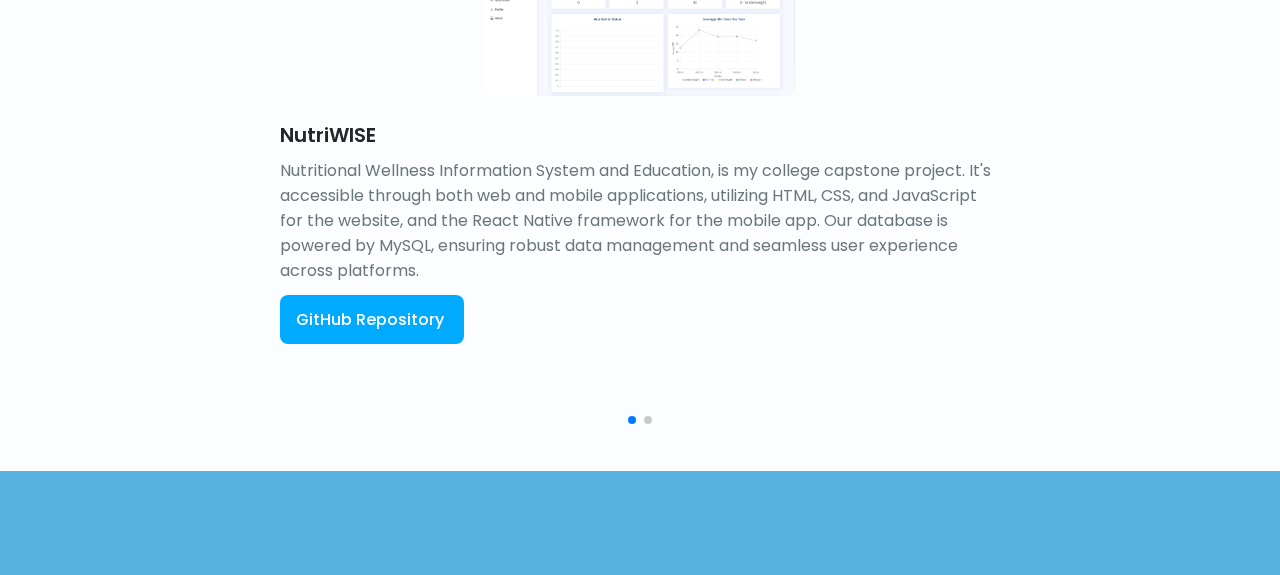
==== commit 5fc84c95: "add the work exp" ====
--- a/index.html
+++ b/index.html
@@ -5,6 +5,7 @@
     <meta http-equiv="X-UA-Compatible" content="IE=edge" />
     <meta name="viewport" content="width=device-width, initial-scale=1.0" />
     <title>Jephthah Landicho | Portfolio</title>
+    <meta description="Website developer portfolio" />
     <link rel="stylesheet" href="assets/css/swiper-bundle.min.css" />
     <link rel="stylesheet" href="assets/css/style.css" />
     <link
@@ -133,7 +134,7 @@
                     class="home__blob-img"
                     x="-79"
                     y="-30"
-                    xlink:href="assets/img/profile.jpg"
+                    xlink:href="assets/img/Profile.webp"
                   />
                 </g>
               </svg>
@@ -144,7 +145,7 @@
               <h3 class="home__subtitle">
                 BS in Information Technology Major in Business Analytics
               </h3>
-              <a target="_blank" href="mailto:jephthahlandicho1212@gmail.com?subject=I%20want%20to%20work%20with%20you" class="button button--flex">
+              <a target="_blank" href="mailto:jephlandicho@gmail.com?subject=I%20want%20to%20work%20with%20you" class="button button--flex">
                 Contact me<i class="uil uil-message button__icon"></i>
               </a>
             </div>
@@ -161,10 +162,7 @@
 
           <div class="about__data">
             <p class="about__description">
-                Graduating BS Information Technology, Major in Business Analytics at Batangas State University, ARASOF Nasugbu Campus. I enjoy creating websites, web apps, using HTML,CSS, JavaScript and PHP. I also created a mobile app using React Native. I'm also skilled in handling MySQL databases and love doing data analytics with Python.
-            </p>
-            <p class="about__description__2">
-                During my time as a student and through various projects, I've become adept at solving problems and working well with teams. Keeping up with the latest trends in IT is a priority for me, so I can take on challenges and deliver great results.
+                Graduate with a Bachelor of Science in Information Technology, Major in Business Analytics at Batangas State University, ARASOF Nasugbu Campus. My passion for technology and data analytics has driven me to pursue a career in IT. I'm a dedicated and hardworking individual who is always eager to learn and grow in the field of technology. I'm proficient in various programming languages and tools, and I'm always looking for opportunities to apply my skills and knowledge to real-world problems.
             </p>
 
             <div class="skills__container container grid">
@@ -202,6 +200,11 @@
                           <h3 class="skills__name">MySQL</h3>
                         </div>
                       </div>
+                      <div class="skills__data">
+                        <div class="skills__titles">
+                          <h3 class="skills__name">PostgreSQL</h3>
+                        </div>
+                      </div>
                     </div>
                   </div>
       
@@ -266,7 +269,7 @@
                       </div>
                       <div class="skills__data">
                         <div class="skills__titles">
-                          <h3 class="skills__name">NodeJS</h3>
+                          <h3 class="skills__name">Django</h3>
                         </div>
                       </div>
                     </div>
@@ -277,7 +280,7 @@
                       <i class="fas fa-user skills__icon"></i>
       
                       <div>
-                        <h1 class="skills__title">Technical & Non-Technical</h1>
+                        <h1 class="skills__title">Technical</h1>
                       </div>
       
                       <i class="uil uil-angle-down skills__arrow"></i>
@@ -296,12 +299,12 @@
                       </div>
                       <div class="skills__data">
                         <div class="skills__titles">
-                          <h3 class="skills__name">Leadership</h3>
-                        </div>
-                      </div>
-                      <div class="skills__data">
-                        <div class="skills__titles">
-                          <h3 class="skills__name">Problem-solving</h3>
+                          <h3 class="skills__name">OpenAI</h3>
+                        </div>
+                      </div>
+                      <div class="skills__data">
+                        <div class="skills__titles">
+                          <h3 class="skills__name">Rest-API</h3>
                         </div>
                       </div>
                     </div>
@@ -322,6 +325,81 @@
         id="qualification"
       >
         <h2 class="section__title">Qualification</h2>
+
+        <div
+          class="qualification__container container grid services__container"
+        >
+          <div class="qualification__tabs">
+            <div
+              class="qualification__button button--flex qualification__active"
+              data-target="#education"
+            >
+              <i class="uil uil-briefcase-alt qualification__icon"></i>
+              Work Experience
+            </div>
+          </div>
+
+          <div class="qualification__sections">
+            <!--====== Qualification Content 1 ======-->
+            <div
+              class="qualification__content qualifiation__active services__content"
+              data-content
+              id="education"
+            >
+              <!--====== Qualification 1 ======-->
+              <div class="qualification__data">
+                <div>
+                  <h3 class="qualification__title">Website Admin Intern</h3>
+                  <span class="qualification__subtitle"
+                    >Jacinto and Lirio</span
+                  >
+                  <div class="qualification__calender">
+                    February 2024 - May 2024
+                  </div>
+                  <br>
+                  <span class="qualification__subtitle"
+                    >• Delegate responsibilities and guide the team of interns. <br />
+                    • Utilized Shopify Liquid programming language to customize templates. <br />
+                    • Conducted regular website updates and optimize website performance.</span
+                  >
+                  
+                </div>
+
+                <div>
+                  <span class="qualification__rounder"></span>
+                  <span class="qualification__line"></span>
+                </div>
+              </div>
+
+              <!--====== Qualification 2 ======-->
+              <div class="qualification__data">
+                <div></div>
+
+                <div>
+                  <span class="qualification__rounder"></span>
+                  <span class="qualification__line"></span>
+                </div>
+                <div>
+                  <h3 class="qualification__title">Software Developer</h3>
+                  <span class="qualification__subtitle"
+                    >AutoTutor  <br /></span
+                  >
+                  <div class="qualification__calender">
+                    June 2024 - Present
+                  </div>
+                  <br>
+                  <span class="qualification__subtitle"
+                    >• Backend development using Django. <br />
+                    • Connecting web application to Canvas API.<br />
+                    • Integrating OpenAI to web application.</span
+                  >
+                </div>
+              </div>
+
+            </div>
+          </div>
+        </div>
+
 
         <div
           class="qualification__container container grid services__container"
@@ -337,7 +415,7 @@
           </div>
 
           <div class="qualification__sections">
-            <!--====== Qualification Content 1 ======-->
+            <!--====== Qualification Content 2 ======-->
             <div
               class="qualification__content qualifiation__active services__content"
               data-content
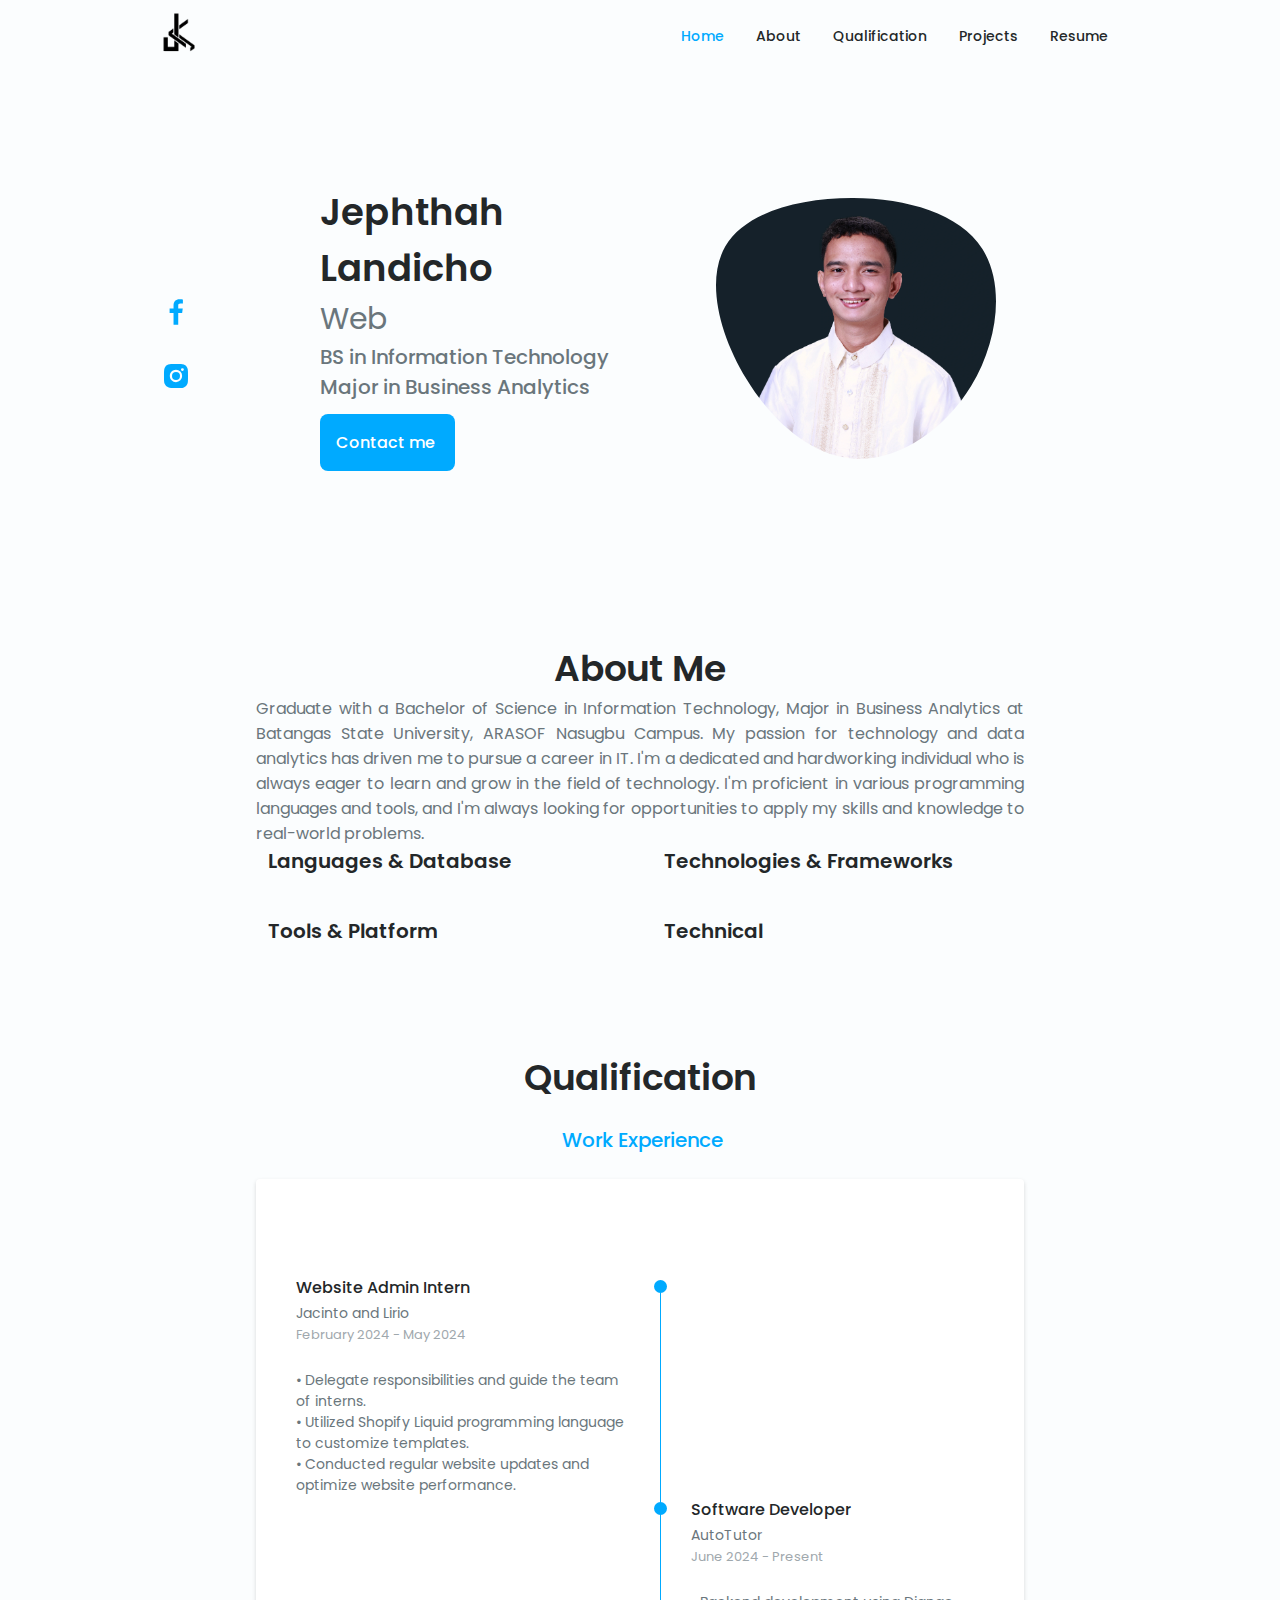
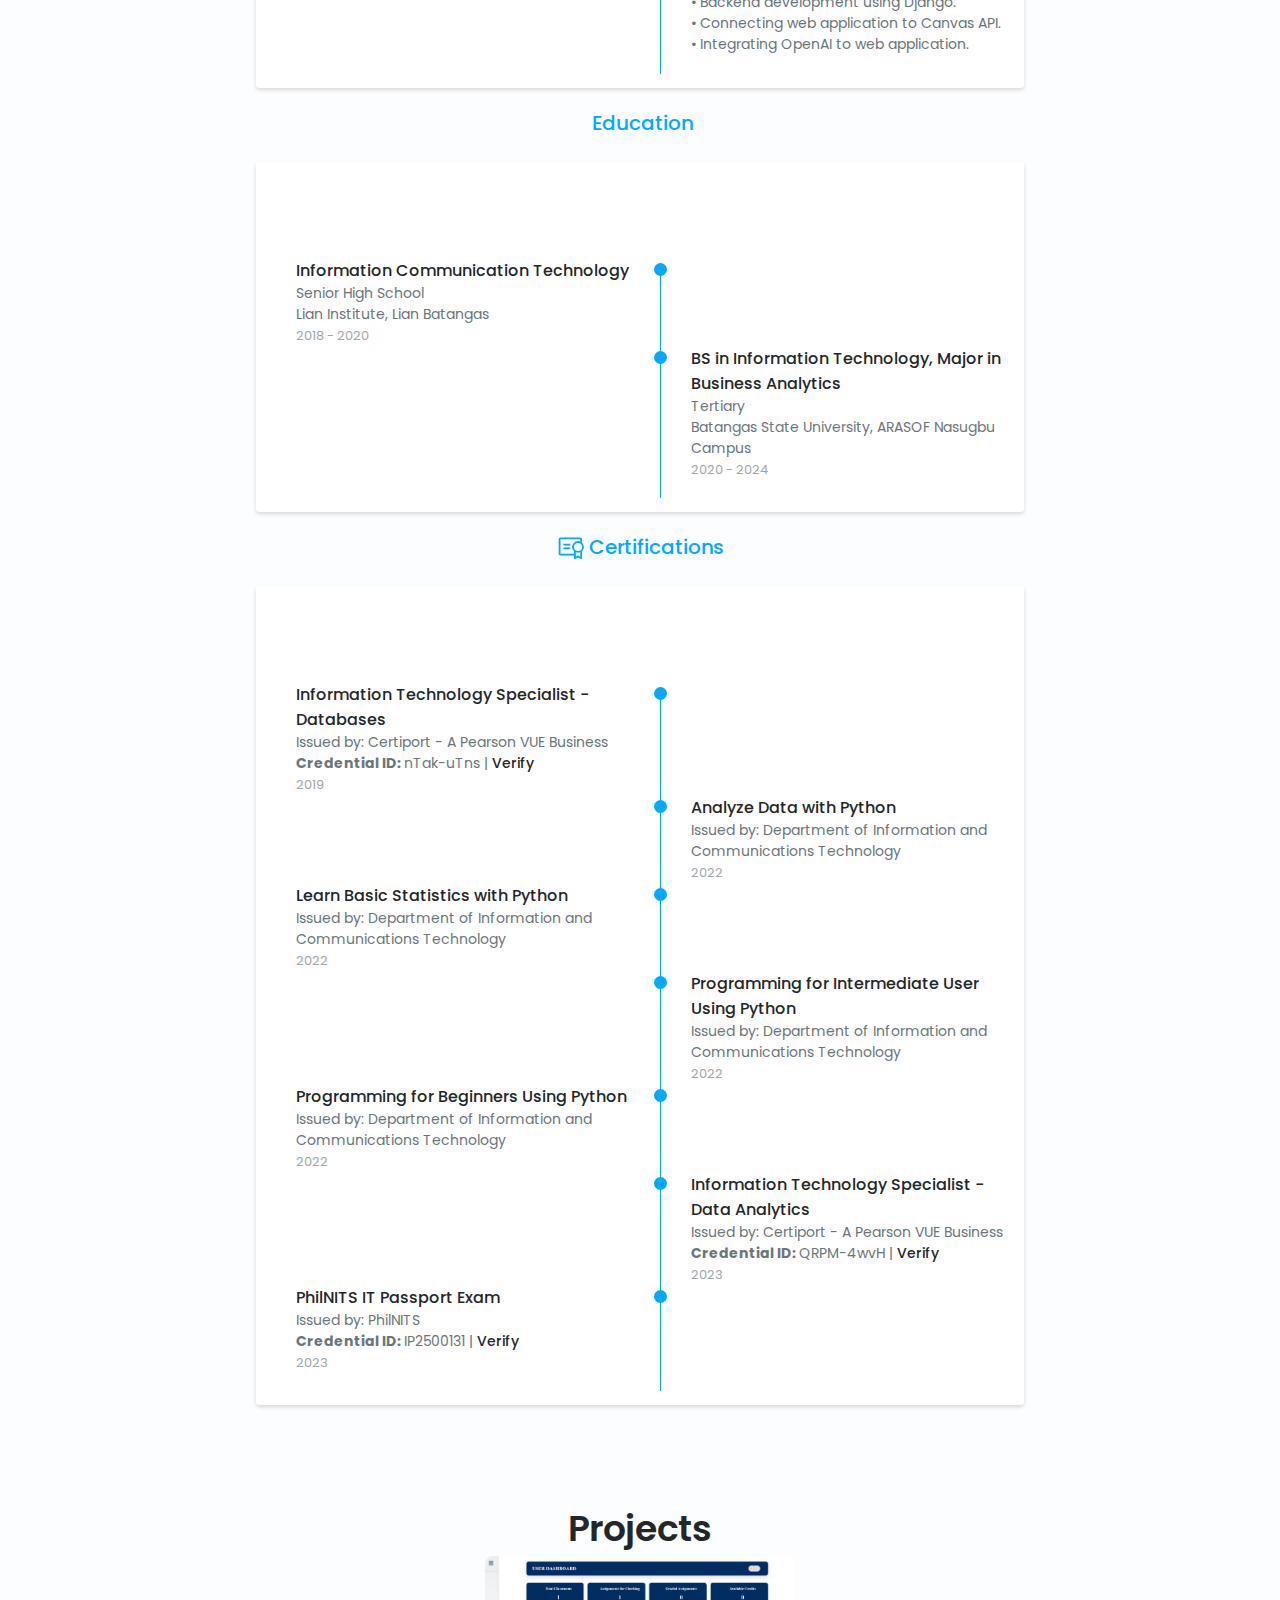
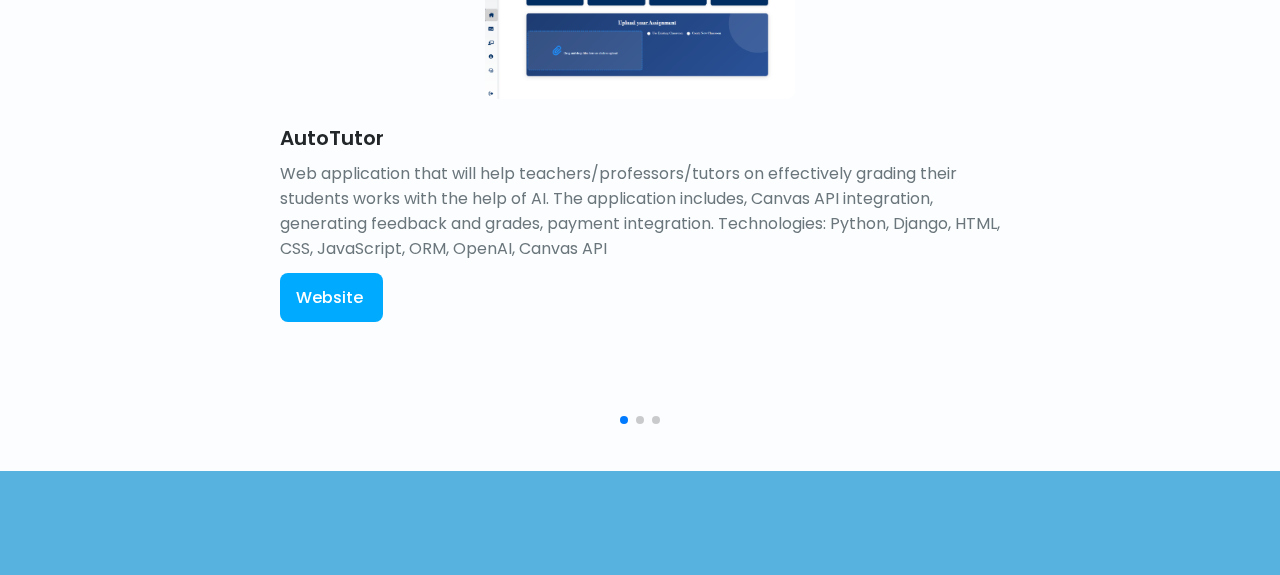
==== commit b339f984: "add autotutor" ====
--- a/index.html
+++ b/index.html
@@ -1,741 +1,704 @@
 <!doctype html>
 <html lang="en">
-  <head>
-    <meta charset="UTF-8" />
-    <meta http-equiv="X-UA-Compatible" content="IE=edge" />
-    <meta name="viewport" content="width=device-width, initial-scale=1.0" />
-    <title>Jephthah Landicho | Portfolio</title>
-    <meta description="Website developer portfolio" />
-    <link rel="stylesheet" href="assets/css/swiper-bundle.min.css" />
-    <link rel="stylesheet" href="assets/css/style.css" />
-    <link
-      rel="stylesheet"
-      href="https://unicons.iconscout.com/release/v4.0.8/css/line.css"
-    />
-  </head>
-
-  <body oncontextmenu="return false">
-    <header class="header" id="header">
-      <nav class="nav container">
-        <a href="#" class="nav__logo">
-            <img src="./assets/logo.png" alt="Jephthah Landicho"
-            />
-          </a>
-        <div class="nav__menu" id="nav-menu">
-          <ul class="nav__list grid">
-            <li class="nav__item">
-              <a href="#home" class="nav__link active-link">
-                <i class="uil uil-estate nav__icon"></i>Home
-              </a>
-            </li>
-            <li class="nav__item">
-              <a href="#about" class="nav__link">
-                <i class="uil uil-user nav__icon"></i>About
-              </a>
-            </li>
-            <li class="nav__item">
-              <a href="#qualification" class="nav__link">
-                <i class="uil uil-briefcase-alt nav__icon"></i>Qualification
-              </a>
-            </li>
-            <li class="nav__item">
-              <a href="#portfolio" class="nav__link">
-                <i class="uil uil-scenery nav__icon"></i>Projects
-              </a>
-            </li>
-            <li class="nav__item">
-              <a download="" href="assets\Jephthah_Jehosaphat_Landicho_Resume.pdf" class="nav__link">
-                <i class="uil uil-message nav__icon"></i>Resume
-              </a>
-            </li>
-          </ul>
-          <i class="uil uil-times nav__close" id="nav-close"></i>
-        </div>
-        <div class="nav__btns">
-          <!-- Theme change button -->
-          <i class="uil uil-moon change-theme" id="theme-button"></i>
-
-          <div class="nav__toggle" id="nav-toggle">
-            <i class="uil uil-apps"></i>
-          </div>
-        </div>
-      </nav>
-    </header>
-    <!-- main-->
-
-    <main class="main">
-      <!--========================= Home =====================-->
-
-      <section class="home section" id="home">
-        <div class="home__container container grid">
-          <div class="home__content grid">
-            <div class="home__social">
-              <a
-                href="https://www.linkedin.com/in/jephthah-jehosaphat-landicho-a099a9277/"
-                target="_blank"
-                class="home__social-icon"
-              >
-                <i class="uil uil-linkedin-alt home__icon"></i>
-              </a>
-
-              <a
-                href="https://github.com/jephlandicho/"
-                target="_blank"
-                class="home__social-icon"
-              >
-                <i class="uil uil-github-alt home__icon"></i>
-              </a>
-
-              <a
-                href="https://facebook.com/jephhhhhhhhh/"
-                target="_blank"
-                class="home__social-icon"
-              >
+
+<head>
+  <!-- Google tag (gtag.js) -->
+  <script async src="https://www.googletagmanager.com/gtag/js?id=G-CRV1WX4S68"></script>
+  <script>
+    window.dataLayer = window.dataLayer || [];
+    function gtag() { dataLayer.push(arguments); }
+    gtag('js', new Date());
+
+    gtag('config', 'G-CRV1WX4S68');
+  </script>
+  <meta charset="UTF-8" />
+  <meta http-equiv="X-UA-Compatible" content="IE=edge" />
+  <meta name="viewport" content="width=device-width, initial-scale=1.0" />
+  <link rel="icon" href="./assets/logo.png" type="image/png" />
+  <title>Jephthah Landicho | Portfolio</title>
+  <meta description="Website developer portfolio" />
+  <link rel="stylesheet" href="assets/css/swiper-bundle.min.css" />
+  <link rel="stylesheet" href="assets/css/style.css" />
+  <link rel="stylesheet" href="https://unicons.iconscout.com/release/v4.0.8/css/line.css" />
+</head>
+
+
+<body oncontextmenu="return false">
+  <header class="header" id="header">
+    <nav class="nav container">
+      <a href="#" class="nav__logo">
+        <img src="./assets/logo.png" alt="Jephthah Landicho" />
+      </a>
+      <div class="nav__menu" id="nav-menu">
+        <ul class="nav__list grid">
+          <li class="nav__item">
+            <a href="#home" class="nav__link active-link">
+              <i class="uil uil-estate nav__icon"></i>Home
+            </a>
+          </li>
+          <li class="nav__item">
+            <a href="#about" class="nav__link">
+              <i class="uil uil-user nav__icon"></i>About
+            </a>
+          </li>
+          <li class="nav__item">
+            <a href="#qualification" class="nav__link">
+              <i class="uil uil-briefcase-alt nav__icon"></i>Qualification
+            </a>
+          </li>
+          <li class="nav__item">
+            <a href="#portfolio" class="nav__link">
+              <i class="uil uil-scenery nav__icon"></i>Projects
+            </a>
+          </li>
+          <li class="nav__item">
+            <a download="" href="assets\Jephthah_Jehosaphat_Landicho_Resume.pdf" class="nav__link">
+              <i class="uil uil-message nav__icon"></i>Resume
+            </a>
+          </li>
+        </ul>
+        <i class="uil uil-times nav__close" id="nav-close"></i>
+      </div>
+      <div class="nav__btns">
+        <!-- Theme change button -->
+        <i class="uil uil-moon change-theme" id="theme-button"></i>
+
+        <div class="nav__toggle" id="nav-toggle">
+          <i class="uil uil-apps"></i>
+        </div>
+      </div>
+    </nav>
+  </header>
+  <!-- main-->
+
+  <main class="main">
+    <!--========================= Home =====================-->
+
+    <section class="home section" id="home">
+      <div class="home__container container grid">
+        <div class="home__content grid">
+          <div class="home__social">
+            <a href="https://www.linkedin.com/in/jephthah-jehosaphat-landicho-a099a9277/" target="_blank"
+              class="home__social-icon">
+              <i class="uil uil-linkedin-alt home__icon"></i>
+            </a>
+
+            <a href="https://github.com/jephlandicho/" target="_blank" class="home__social-icon">
+              <i class="uil uil-github-alt home__icon"></i>
+            </a>
+
+            <a href="https://facebook.com/jephhhhhhhhh/" target="_blank" class="home__social-icon">
               <svg xmlns="http://www.w3.org/2000/svg" width="1em" height="1em" viewBox="0 0 20 20" {...$$props}>
-                <path fill="currentColor" d="M8.46 18h2.93v-7.3h2.45l.37-2.84h-2.82V6.04c0-.82.23-1.38 1.41-1.38h1.51V2.11c-.26-.03-1.15-.11-2.19-.11c-2.18 0-3.66 1.33-3.66 3.76v2.1H6v2.84h2.46z" />
-            </svg>
-              </a>
-
-              <a
-              href="https://www.instagram.com/dyiptaaaaa"
-              target="_blank"
-              class="home__social-icon"
-            >
-            <svg xmlns="http://www.w3.org/2000/svg" width="1em" height="1em" viewBox="0 0 24 24" {...$$props}>
-                <path fill="currentColor" d="M20.947 8.305a6.53 6.53 0 0 0-.419-2.216a4.61 4.61 0 0 0-2.633-2.633a6.606 6.606 0 0 0-2.186-.42c-.962-.043-1.267-.055-3.709-.055s-2.755 0-3.71.055a6.606 6.606 0 0 0-2.185.42a4.607 4.607 0 0 0-2.633 2.633a6.554 6.554 0 0 0-.419 2.185c-.043.963-.056 1.268-.056 3.71s0 2.754.056 3.71c.015.748.156 1.486.419 2.187a4.61 4.61 0 0 0 2.634 2.632a6.584 6.584 0 0 0 2.185.45c.963.043 1.268.056 3.71.056s2.755 0 3.71-.056a6.59 6.59 0 0 0 2.186-.419a4.615 4.615 0 0 0 2.633-2.633c.263-.7.404-1.438.419-2.187c.043-.962.056-1.267.056-3.71c-.002-2.442-.002-2.752-.058-3.709m-8.953 8.297c-2.554 0-4.623-2.069-4.623-4.623s2.069-4.623 4.623-4.623a4.623 4.623 0 0 1 0 9.246m4.807-8.339a1.077 1.077 0 0 1-1.078-1.078a1.077 1.077 0 1 1 2.155 0c0 .596-.482 1.078-1.077 1.078" />
+                <path fill="currentColor"
+                  d="M8.46 18h2.93v-7.3h2.45l.37-2.84h-2.82V6.04c0-.82.23-1.38 1.41-1.38h1.51V2.11c-.26-.03-1.15-.11-2.19-.11c-2.18 0-3.66 1.33-3.66 3.76v2.1H6v2.84h2.46z" />
+              </svg>
+            </a>
+
+            <a href="https://www.instagram.com/dyiptaaaaa" target="_blank" class="home__social-icon">
+              <svg xmlns="http://www.w3.org/2000/svg" width="1em" height="1em" viewBox="0 0 24 24" {...$$props}>
+                <path fill="currentColor"
+                  d="M20.947 8.305a6.53 6.53 0 0 0-.419-2.216a4.61 4.61 0 0 0-2.633-2.633a6.606 6.606 0 0 0-2.186-.42c-.962-.043-1.267-.055-3.709-.055s-2.755 0-3.71.055a6.606 6.606 0 0 0-2.185.42a4.607 4.607 0 0 0-2.633 2.633a6.554 6.554 0 0 0-.419 2.185c-.043.963-.056 1.268-.056 3.71s0 2.754.056 3.71c.015.748.156 1.486.419 2.187a4.61 4.61 0 0 0 2.634 2.632a6.584 6.584 0 0 0 2.185.45c.963.043 1.268.056 3.71.056s2.755 0 3.71-.056a6.59 6.59 0 0 0 2.186-.419a4.615 4.615 0 0 0 2.633-2.633c.263-.7.404-1.438.419-2.187c.043-.962.056-1.267.056-3.71c-.002-2.442-.002-2.752-.058-3.709m-8.953 8.297c-2.554 0-4.623-2.069-4.623-4.623s2.069-4.623 4.623-4.623a4.623 4.623 0 0 1 0 9.246m4.807-8.339a1.077 1.077 0 0 1-1.078-1.078a1.077 1.077 0 1 1 2.155 0c0 .596-.482 1.078-1.077 1.078" />
                 <circle cx="11.994" cy="11.979" r="3.003" fill="currentColor" />
-            </svg>
-            </a>
-
-            </div>
-            <div class="home__img">
-              <svg
-                class="home__blob"
-                viewBox="0 0 200 187"
-                xmlns="http://www.w3.org/2000/svg"
-                xmlns:xlink="http://www.w3.org/1999/xlink"
-              >
-                <mask id="mask0" mask-type="alpha">
-                  <path
-                    d="M190.312 36.4879C206.582 62.1187 201.309 102.826 182.328 134.186C163.346 165.547 
+              </svg>
+            </a>
+
+          </div>
+          <div class="home__img">
+            <svg class="home__blob" viewBox="0 0 200 187" xmlns="http://www.w3.org/2000/svg"
+              xmlns:xlink="http://www.w3.org/1999/xlink">
+              <mask id="mask0" mask-type="alpha">
+                <path d="M190.312 36.4879C206.582 62.1187 201.309 102.826 182.328 134.186C163.346 165.547 
                       130.807 187.559 100.226 186.353C69.6454 185.297 41.0228 161.023 21.7403 129.362C2.45775 
                       97.8511 -7.48481 59.1033 6.67581 34.5279C20.9871 10.1032 59.7028 -0.149132 97.9666 
-                      0.00163737C136.23 0.303176 174.193 10.857 190.312 36.4879Z"
-                  />
-                </mask>
-                <g mask="url(#mask0)">
-                  <path
-                    d="M190.312 36.4879C206.582 62.1187 201.309 102.826 182.328 134.186C163.346 
+                      0.00163737C136.23 0.303176 174.193 10.857 190.312 36.4879Z" />
+              </mask>
+              <g mask="url(#mask0)">
+                <path d="M190.312 36.4879C206.582 62.1187 201.309 102.826 182.328 134.186C163.346 
                       165.547 130.807 187.559 100.226 186.353C69.6454 185.297 41.0228 161.023 21.7403 
                       129.362C2.45775 97.8511 -7.48481 59.1033 6.67581 34.5279C20.9871 10.1032 59.7028 
-                     -0.149132 97.9666 0.00163737C136.23 0.303176 174.193 10.857 190.312 36.4879Z"
-                  />
-                  <image
-                    class="home__blob-img"
-                    x="-79"
-                    y="-30"
-                    xlink:href="assets/img/Profile.webp"
-                  />
-                </g>
-              </svg>
-            </div>
-            <div class="home__data">
-              <h1 class="home__title">Jephthah Landicho</h1>
-              <div id="serviceDisplay"></div>
-              <h3 class="home__subtitle">
-                BS in Information Technology Major in Business Analytics
+                     -0.149132 97.9666 0.00163737C136.23 0.303176 174.193 10.857 190.312 36.4879Z" />
+                <image class="home__blob-img" x="-79" y="-30" xlink:href="assets/img/Profile.webp" />
+              </g>
+            </svg>
+          </div>
+          <div class="home__data">
+            <h1 class="home__title">Jephthah Landicho</h1>
+            <div id="serviceDisplay"></div>
+            <h3 class="home__subtitle">
+              BS in Information Technology Major in Business Analytics
+            </h3>
+            <a target="_blank" href="mailto:jephlandicho@gmail.com?subject=I%20want%20to%20work%20with%20you"
+              class="button button--flex">
+              Contact me<i class="uil uil-message button__icon"></i>
+            </a>
+          </div>
+        </div>
+      </div>
+    </section>
+
+    <!--======================= About========================-->
+
+    <section class="about section" id="about">
+      <h2 class="section__title">About Me</h2>
+
+      <div class="about__container container grid">
+
+        <div class="about__data">
+          <p class="about__description">
+            Graduate with a Bachelor of Science in Information Technology, Major in Business Analytics at Batangas State
+            University, ARASOF Nasugbu Campus. My passion for technology and data analytics has driven me to pursue a
+            career in IT. I'm a dedicated and hardworking individual who is always eager to learn and grow in the field
+            of technology. I'm proficient in various programming languages and tools, and I'm always looking for
+            opportunities to apply my skills and knowledge to real-world problems.
+          </p>
+
+          <div class="skills__container container grid">
+            <div>
+              <!--==================== Skill 1 =================-->
+              <div class="skills__content skills__close">
+                <div class="skills__header">
+                  <i class="fas fa-code skills__icon"></i>
+
+                  <div>
+                    <h1 class="skills__title">Languages & Database</h1>
+                  </div>
+
+                  <i class="uil uil-angle-down skills__arrow"></i>
+                </div>
+
+                <div class="skills__list grid">
+                  <div class="skills__data">
+                    <div class="skills__titles">
+                      <h3 class="skills__name">Python</h3>
+                    </div>
+                  </div>
+                  <div class="skills__data">
+                    <div class="skills__titles">
+                      <h3 class="skills__name">PHP</h3>
+                    </div>
+                  </div>
+                  <div class="skills__data">
+                    <div class="skills__titles">
+                      <h3 class="skills__name">JavaScript</h3>
+                    </div>
+                  </div>
+                  <div class="skills__data">
+                    <div class="skills__titles">
+                      <h3 class="skills__name">MySQL</h3>
+                    </div>
+                  </div>
+                  <div class="skills__data">
+                    <div class="skills__titles">
+                      <h3 class="skills__name">PostgreSQL</h3>
+                    </div>
+                  </div>
+                </div>
+              </div>
+
+              <!--==================== Skill 2 =================-->
+              <div class="skills__content skills__close">
+                <div class="skills__header">
+                  <i class="fas fa-tools skills__icon"></i>
+
+                  <div>
+                    <h1 class="skills__title">Tools & Platform</h1>
+                  </div>
+
+                  <i class="uil uil-angle-down skills__arrow"></i>
+                </div>
+
+                <div class="skills__list grid">
+                  <div class="skills__data">
+                    <div class="skills__titles">
+                      <h3 class="skills__name">Git</h3>
+                    </div>
+                  </div>
+                  <div class="skills__data">
+                    <div class="skills__titles">
+                      <h3 class="skills__name">Jupyter Notebook</h3>
+                    </div>
+                  </div>
+                  <div class="skills__data">
+                    <div class="skills__titles">
+                      <h3 class="skills__name">Visual Studio Code</h3>
+                    </div>
+                  </div>
+                </div>
+              </div>
+            </div>
+            <div>
+              <!--==================== Skill 3 =================-->
+              <div class="skills__content skills__close">
+                <div class="skills__header">
+                  <i class="fas fa-computer skills__icon"></i>
+                  <div>
+                    <h1 class="skills__title">Technologies & Frameworks</h1>
+                  </div>
+
+                  <i class="uil uil-angle-down skills__arrow"></i>
+                </div>
+
+                <div class="skills__list grid">
+                  <div class="skills__data">
+                    <div class="skills__titles">
+                      <h3 class="skills__name">HTML</h3>
+                    </div>
+                  </div>
+                  <div class="skills__data">
+                    <div class="skills__titles">
+                      <h3 class="skills__name">CSS</h3>
+                    </div>
+                  </div>
+                  <div class="skills__data">
+                    <div class="skills__titles">
+                      <h3 class="skills__name">React Native</h3>
+                    </div>
+                  </div>
+                  <div class="skills__data">
+                    <div class="skills__titles">
+                      <h3 class="skills__name">Django</h3>
+                    </div>
+                  </div>
+                </div>
+              </div>
+              <!--==================== Skill 4 =================-->
+              <div class="skills__content skills__close">
+                <div class="skills__header">
+                  <i class="fas fa-user skills__icon"></i>
+
+                  <div>
+                    <h1 class="skills__title">Technical</h1>
+                  </div>
+
+                  <i class="uil uil-angle-down skills__arrow"></i>
+                </div>
+
+                <div class="skills__list grid">
+                  <div class="skills__data">
+                    <div class="skills__titles">
+                      <h3 class="skills__name">Data Analytics</h3>
+                    </div>
+                  </div>
+                  <div class="skills__data">
+                    <div class="skills__titles">
+                      <h3 class="skills__name">DBMS</h3>
+                    </div>
+                  </div>
+                  <div class="skills__data">
+                    <div class="skills__titles">
+                      <h3 class="skills__name">OpenAI</h3>
+                    </div>
+                  </div>
+                  <div class="skills__data">
+                    <div class="skills__titles">
+                      <h3 class="skills__name">Rest-API</h3>
+                    </div>
+                  </div>
+                </div>
+              </div>
+            </div>
+            <div>
+            </div>
+          </div>
+        </div>
+      </div>
+    </section>
+
+
+    <!--==================== Qualifications ==================-->
+
+    <section class="qualification__section service__section" id="qualification">
+      <h2 class="section__title">Qualification</h2>
+
+      <div class="qualification__container container grid services__container">
+        <div class="qualification__tabs">
+          <div class="qualification__button button--flex qualification__active" data-target="#education">
+            <i class="uil uil-briefcase-alt qualification__icon"></i>
+            Work Experience
+          </div>
+        </div>
+
+        <div class="qualification__sections">
+          <!--====== Qualification Content 1 ======-->
+          <div class="qualification__content qualifiation__active services__content" data-content id="education">
+            <!--====== Qualification 1 ======-->
+            <div class="qualification__data">
+              <div>
+                <h3 class="qualification__title">Website Admin Intern</h3>
+                <span class="qualification__subtitle">Jacinto and Lirio</span>
+                <div class="qualification__calender">
+                  February 2024 - May 2024
+                </div>
+                <br>
+                <span class="qualification__subtitle">• Delegate responsibilities and guide the team of interns. <br />
+                  • Utilized Shopify Liquid programming language to customize templates. <br />
+                  • Conducted regular website updates and optimize website performance.</span>
+
+              </div>
+
+              <div>
+                <span class="qualification__rounder"></span>
+                <span class="qualification__line"></span>
+              </div>
+            </div>
+
+            <!--====== Qualification 2 ======-->
+            <div class="qualification__data">
+              <div></div>
+
+              <div>
+                <span class="qualification__rounder"></span>
+                <span class="qualification__line"></span>
+              </div>
+              <div>
+                <h3 class="qualification__title">Software Developer</h3>
+                <span class="qualification__subtitle">AutoTutor <br /></span>
+                <div class="qualification__calender">
+                  June 2024 - Present
+                </div>
+                <br>
+                <span class="qualification__subtitle">• Backend development using Django. <br />
+                  • Connecting web application to Canvas API.<br />
+                  • Integrating OpenAI to web application.</span>
+              </div>
+            </div>
+
+          </div>
+        </div>
+      </div>
+
+
+      <div class="qualification__container container grid services__container">
+        <div class="qualification__tabs">
+          <div class="qualification__button button--flex qualification__active" data-target="#education">
+            <i class="uil uil-graduation-cap qualification__icon"></i>
+            Education
+          </div>
+        </div>
+
+        <div class="qualification__sections">
+          <!--====== Qualification Content 2 ======-->
+          <div class="qualification__content qualifiation__active services__content" data-content id="education">
+            <!--====== Qualification 1 ======-->
+            <div class="qualification__data">
+              <div>
+                <h3 class="qualification__title">Information Communication Technology</h3>
+                <span class="qualification__subtitle">Senior High School <br />Lian Institute, Lian Batangas</span>
+                <div class="qualification__calender">
+                  2018 - 2020
+                </div>
+              </div>
+
+              <div>
+                <span class="qualification__rounder"></span>
+                <span class="qualification__line"></span>
+              </div>
+            </div>
+
+            <!--====== Qualification 2 ======-->
+            <div class="qualification__data">
+              <div></div>
+
+              <div>
+                <span class="qualification__rounder"></span>
+                <span class="qualification__line"></span>
+              </div>
+              <div>
+                <h3 class="qualification__title">BS in Information Technology, Major in Business Analytics</h3>
+                <span class="qualification__subtitle">Tertiary <br />Batangas State University, ARASOF Nasugbu
+                  Campus</span>
+                <div class="qualification__calender">
+                  2020 - 2024
+                </div>
+              </div>
+            </div>
+
+          </div>
+        </div>
+      </div>
+
+      <!--====== Certifications ======-->
+      <div class="qualification__container container grid services__container">
+        <div class="qualification__tabs">
+          <div class="qualification__button button--flex qualification__active" data-target="#education">
+            <svg class="qualification__icon" xmlns="http://www.w3.org/2000/svg" width="1em" height="1em"
+              viewBox="0 0 256 256" {...$$props}>
+              <path fill="currentColor"
+                d="M128 136a8 8 0 0 1-8 8H72a8 8 0 0 1 0-16h48a8 8 0 0 1 8 8m-8-40H72a8 8 0 0 0 0 16h48a8 8 0 0 0 0-16m112 65.47V224a8 8 0 0 1-12 7l-24-13.74L172 231a8 8 0 0 1-12-7v-24H40a16 16 0 0 1-16-16V56a16 16 0 0 1 16-16h176a16 16 0 0 1 16 16v30.53a51.88 51.88 0 0 1 0 74.94M160 184v-22.53A52 52 0 0 1 216 76V56H40v128Zm56-12a51.88 51.88 0 0 1-40 0v38.22l16-9.16a8 8 0 0 1 7.94 0l16 9.16Zm16-48a36 36 0 1 0-36 36a36 36 0 0 0 36-36" />
+            </svg>
+            Certifications
+          </div>
+        </div>
+
+        <div class="qualification__sections">
+          <!--====== Qualification Content 1 ======-->
+          <div class="qualification__content qualifiation__active services__content" data-content id="education">
+
+            <!--====== Certificate 1 ======-->
+            <div class="qualification__data">
+              <div>
+                <h3 class="qualification__title">Information Technology Specialist - Databases</h3>
+                <span class="qualification__subtitle">Issued by: Certiport - A Pearson VUE Business <br />
+                  <strong>Credential ID: </strong> nTak-uTns | <a target="_blank" class="verify__certificate"
+                    href="https://www.certiport.com/portal/pages/credentialverification.aspx"> Verify </a>
+                </span>
+                <div class="qualification__calender">
+                  2019
+                </div>
+              </div>
+
+              <div>
+                <span class="qualification__rounder"></span>
+                <span class="qualification__line"></span>
+              </div>
+            </div>
+
+            <!--====== Certificate 2 ======-->
+            <div class="qualification__data">
+              <div></div>
+
+              <div>
+                <span class="qualification__rounder"></span>
+                <span class="qualification__line"></span>
+              </div>
+              <div>
+                <h3 class="qualification__title">Analyze Data with Python</h3>
+                <span class="qualification__subtitle">Issued by: Department of Information
+                  and Communications Technology <br />
+                </span>
+                <div class="qualification__calender">
+                  2022
+                </div>
+              </div>
+            </div>
+
+            <!--====== Certificate 3 ======-->
+            <div class="qualification__data">
+              <div>
+                <h3 class="qualification__title">Learn Basic Statistics with Python
+                </h3>
+                <span class="qualification__subtitle">Issued by: Department of Information
+                  and Communications Technology <br />
+                </span>
+                <div class="qualification__calender">
+                  2022
+                </div>
+              </div>
+
+              <div>
+                <span class="qualification__rounder"></span>
+                <span class="qualification__line"></span>
+              </div>
+            </div>
+
+
+            <!--====== Certificate 4 ======-->
+            <div class="qualification__data">
+              <div></div>
+
+              <div>
+                <span class="qualification__rounder"></span>
+                <span class="qualification__line"></span>
+              </div>
+              <div>
+                <h3 class="qualification__title">Programming for Intermediate User
+                  Using Python</h3>
+                <span class="qualification__subtitle">Issued by: Department of Information
+                  and Communications Technology <br />
+                </span>
+                <div class="qualification__calender">
+                  2022
+                </div>
+              </div>
+            </div>
+
+            <!--====== Certificate 5 ======-->
+            <div class="qualification__data">
+              <div>
+                <h3 class="qualification__title">Programming for Beginners Using Python
+                </h3>
+                <span class="qualification__subtitle">Issued by: Department of Information
+                  and Communications Technology <br />
+                </span>
+                <div class="qualification__calender">
+                  2022
+                </div>
+              </div>
+
+              <div>
+                <span class="qualification__rounder"></span>
+                <span class="qualification__line"></span>
+              </div>
+            </div>
+
+            <!--====== Certificate 6 ======-->
+            <div class="qualification__data">
+              <div></div>
+
+              <div>
+                <span class="qualification__rounder"></span>
+                <span class="qualification__line"></span>
+              </div>
+              <div>
+                <h3 class="qualification__title">Information Technology Specialist - Data Analytics</h3>
+                <span class="qualification__subtitle">Issued by: Certiport - A Pearson VUE Business <br />
+                  <strong>Credential ID: </strong> QRPM-4wvH | <a target="_blank" class="verify__certificate"
+                    href="https://www.certiport.com/portal/pages/credentialverification.aspx"> Verify </a>
+                </span>
+                <div class="qualification__calender">
+                  2023
+                </div>
+              </div>
+            </div>
+
+
+            <!--====== Certificate 1 ======-->
+            <div class="qualification__data">
+              <div>
+                <h3 class="qualification__title">PhilNITS IT Passport Exam</h3>
+                <span class="qualification__subtitle">Issued by: PhilNITS <br />
+                  <strong>Credential ID: </strong> IP2500131 | <a target="_blank" class="verify__certificate"
+                    href="https://www.philnits.org/passers_IP2023.html#Oct2023IP"> Verify </a>
+                </span>
+                <div class="qualification__calender">
+                  2023
+                </div>
+              </div>
+
+              <div>
+                <span class="qualification__rounder"></span>
+                <span class="qualification__line"></span>
+              </div>
+            </div>
+
+
+          </div>
+        </div>
+      </div>
+    </section>
+
+    <!--=================== Portfolio ===================-->
+    <section class="portfolio section" id="portfolio">
+      <h2 class="section__title">Projects</h2>
+
+      <div class="portfolio__container container swiper-container">
+        <div class="swiper-wrapper">
+          <!-- ------------------------portfolio 1-------------------- -->
+          <div class="portfolio__content grid swiper-slide">
+            <img src="assets/img/portfolio3/portfolio1.png" class="portfolio__img" data-portfolio-index="0" />
+
+            <div class="portfolio__data">
+              <h3 class="portfolio__title">
+                AutoTutor
               </h3>
-              <a target="_blank" href="mailto:jephlandicho@gmail.com?subject=I%20want%20to%20work%20with%20you" class="button button--flex">
-                Contact me<i class="uil uil-message button__icon"></i>
+              <p class="portfolio__description">
+                Web application that will help teachers/professors/tutors on effectively grading their students works
+                with the
+                help of AI. The application includes, Canvas API integration, generating feedback and grades, payment
+                integration.
+                Technologies: Python, Django, HTML, CSS, JavaScript, ORM, OpenAI, Canvas API
+              </p>
+              <a href="https://autotutor.app/" target="_blank"
+                class="button button--flex button--small portfolio__button">
+                Website
+                <i class="uil uil-external-link-alt button__icon"></i>
               </a>
             </div>
           </div>
-        </div>
-      </section>
-
-      <!--======================= About========================-->
-
-      <section class="about section" id="about">
-        <h2 class="section__title">About Me</h2>
-
-        <div class="about__container container grid">
-
-          <div class="about__data">
-            <p class="about__description">
-                Graduate with a Bachelor of Science in Information Technology, Major in Business Analytics at Batangas State University, ARASOF Nasugbu Campus. My passion for technology and data analytics has driven me to pursue a career in IT. I'm a dedicated and hardworking individual who is always eager to learn and grow in the field of technology. I'm proficient in various programming languages and tools, and I'm always looking for opportunities to apply my skills and knowledge to real-world problems.
-            </p>
-
-            <div class="skills__container container grid">
-                <div>
-                  <!--==================== Skill 1 =================-->
-                  <div class="skills__content skills__close">
-                    <div class="skills__header">
-                      <i class="fas fa-code skills__icon"></i>
-      
-                      <div>
-                        <h1 class="skills__title">Languages & Database</h1>
-                      </div>
-      
-                      <i class="uil uil-angle-down skills__arrow"></i>
-                    </div>
-      
-                    <div class="skills__list grid">
-                        <div class="skills__data">
-                            <div class="skills__titles">
-                              <h3 class="skills__name">Python</h3>
-                            </div>
-                          </div>
-                      <div class="skills__data">
-                        <div class="skills__titles">
-                          <h3 class="skills__name">PHP</h3>
-                        </div>
-                      </div>
-                      <div class="skills__data">
-                        <div class="skills__titles">
-                          <h3 class="skills__name">JavaScript</h3>
-                        </div>
-                      </div>
-                      <div class="skills__data">
-                        <div class="skills__titles">
-                          <h3 class="skills__name">MySQL</h3>
-                        </div>
-                      </div>
-                      <div class="skills__data">
-                        <div class="skills__titles">
-                          <h3 class="skills__name">PostgreSQL</h3>
-                        </div>
-                      </div>
-                    </div>
-                  </div>
-      
-                  <!--==================== Skill 2 =================-->
-                  <div class="skills__content skills__close">
-                    <div class="skills__header">
-                      <i class="fas fa-tools skills__icon"></i>
-      
-                      <div>
-                        <h1 class="skills__title">Tools & Platform</h1>
-                      </div>
-      
-                      <i class="uil uil-angle-down skills__arrow"></i>
-                    </div>
-      
-                    <div class="skills__list grid">
-                        <div class="skills__data">
-                            <div class="skills__titles">
-                              <h3 class="skills__name">Git</h3>
-                            </div>
-                          </div>
-                      <div class="skills__data">
-                        <div class="skills__titles">
-                          <h3 class="skills__name">Jupyter Notebook</h3>
-                        </div>
-                      </div>
-                      <div class="skills__data">
-                        <div class="skills__titles">
-                          <h3 class="skills__name">Visual Studio Code</h3>
-                        </div>
-                      </div>
-                    </div>
-                  </div>
-                </div>
-                <div>
-                  <!--==================== Skill 3 =================-->
-                  <div class="skills__content skills__close">
-                    <div class="skills__header">
-                      <i class="fas fa-computer skills__icon"></i>
-                      <div>
-                        <h1 class="skills__title">Technologies & Frameworks</h1>
-                      </div>
-      
-                      <i class="uil uil-angle-down skills__arrow"></i>
-                    </div>
-      
-                    <div class="skills__list grid">
-                        <div class="skills__data">
-                            <div class="skills__titles">
-                              <h3 class="skills__name">HTML</h3>
-                            </div>
-                          </div>
-                      <div class="skills__data">
-                        <div class="skills__titles">
-                          <h3 class="skills__name">CSS</h3>
-                        </div>
-                      </div>
-                      <div class="skills__data">
-                        <div class="skills__titles">
-                          <h3 class="skills__name">React Native</h3>
-                        </div>
-                      </div>
-                      <div class="skills__data">
-                        <div class="skills__titles">
-                          <h3 class="skills__name">Django</h3>
-                        </div>
-                      </div>
-                    </div>
-                  </div>
-                   <!--==================== Skill 4 =================-->
-                   <div class="skills__content skills__close">
-                    <div class="skills__header">
-                      <i class="fas fa-user skills__icon"></i>
-      
-                      <div>
-                        <h1 class="skills__title">Technical</h1>
-                      </div>
-      
-                      <i class="uil uil-angle-down skills__arrow"></i>
-                    </div>
-      
-                    <div class="skills__list grid">
-                        <div class="skills__data">
-                            <div class="skills__titles">
-                              <h3 class="skills__name">Data Analytics</h3>
-                            </div>
-                          </div>
-                      <div class="skills__data">
-                        <div class="skills__titles">
-                          <h3 class="skills__name">DBMS</h3>
-                        </div>
-                      </div>
-                      <div class="skills__data">
-                        <div class="skills__titles">
-                          <h3 class="skills__name">OpenAI</h3>
-                        </div>
-                      </div>
-                      <div class="skills__data">
-                        <div class="skills__titles">
-                          <h3 class="skills__name">Rest-API</h3>
-                        </div>
-                      </div>
-                    </div>
-                  </div>
-                </div>
-                <div>
-                </div>
-              </div>
-          </div>
-        </div>
-      </section>
-
-
-      <!--==================== Qualifications ==================-->
-
-      <section
-        class="qualification__section service__section"
-        id="qualification"
-      >
-        <h2 class="section__title">Qualification</h2>
-
-        <div
-          class="qualification__container container grid services__container"
-        >
-          <div class="qualification__tabs">
-            <div
-              class="qualification__button button--flex qualification__active"
-              data-target="#education"
-            >
-              <i class="uil uil-briefcase-alt qualification__icon"></i>
-              Work Experience
-            </div>
-          </div>
-
-          <div class="qualification__sections">
-            <!--====== Qualification Content 1 ======-->
-            <div
-              class="qualification__content qualifiation__active services__content"
-              data-content
-              id="education"
-            >
-              <!--====== Qualification 1 ======-->
-              <div class="qualification__data">
-                <div>
-                  <h3 class="qualification__title">Website Admin Intern</h3>
-                  <span class="qualification__subtitle"
-                    >Jacinto and Lirio</span
-                  >
-                  <div class="qualification__calender">
-                    February 2024 - May 2024
-                  </div>
-                  <br>
-                  <span class="qualification__subtitle"
-                    >• Delegate responsibilities and guide the team of interns. <br />
-                    • Utilized Shopify Liquid programming language to customize templates. <br />
-                    • Conducted regular website updates and optimize website performance.</span
-                  >
-                  
-                </div>
-
-                <div>
-                  <span class="qualification__rounder"></span>
-                  <span class="qualification__line"></span>
-                </div>
-              </div>
-
-              <!--====== Qualification 2 ======-->
-              <div class="qualification__data">
-                <div></div>
-
-                <div>
-                  <span class="qualification__rounder"></span>
-                  <span class="qualification__line"></span>
-                </div>
-                <div>
-                  <h3 class="qualification__title">Software Developer</h3>
-                  <span class="qualification__subtitle"
-                    >AutoTutor  <br /></span
-                  >
-                  <div class="qualification__calender">
-                    June 2024 - Present
-                  </div>
-                  <br>
-                  <span class="qualification__subtitle"
-                    >• Backend development using Django. <br />
-                    • Connecting web application to Canvas API.<br />
-                    • Integrating OpenAI to web application.</span
-                  >
-                </div>
-              </div>
-
-            </div>
-          </div>
-        </div>
-
-
-        <div
-          class="qualification__container container grid services__container"
-        >
-          <div class="qualification__tabs">
-            <div
-              class="qualification__button button--flex qualification__active"
-              data-target="#education"
-            >
-              <i class="uil uil-graduation-cap qualification__icon"></i>
-              Education
-            </div>
-          </div>
-
-          <div class="qualification__sections">
-            <!--====== Qualification Content 2 ======-->
-            <div
-              class="qualification__content qualifiation__active services__content"
-              data-content
-              id="education"
-            >
-              <!--====== Qualification 1 ======-->
-              <div class="qualification__data">
-                <div>
-                  <h3 class="qualification__title">Information Communication Technology</h3>
-                  <span class="qualification__subtitle"
-                    >Senior High School <br />Lian Institute, Lian Batangas</span
-                  >
-                  <div class="qualification__calender">
-                     2018 - 2020
-                  </div>
-                </div>
-
-                <div>
-                  <span class="qualification__rounder"></span>
-                  <span class="qualification__line"></span>
-                </div>
-              </div>
-
-              <!--====== Qualification 2 ======-->
-              <div class="qualification__data">
-                <div></div>
-
-                <div>
-                  <span class="qualification__rounder"></span>
-                  <span class="qualification__line"></span>
-                </div>
-                <div>
-                  <h3 class="qualification__title">BS in Information Technology, Major in Business Analytics</h3>
-                  <span class="qualification__subtitle"
-                    >Tertiary  <br />Batangas State University, ARASOF Nasugbu Campus</span
-                  >
-                  <div class="qualification__calender">
-                    2020 - 2024
-                  </div>
-                </div>
-              </div>
-
-            </div>
-          </div>
-        </div>
-
-        <!--====== Certifications ======-->
-        <div
-          class="qualification__container container grid services__container"
-        >
-          <div class="qualification__tabs">
-            <div
-              class="qualification__button button--flex qualification__active"
-              data-target="#education"
-            >
-              <svg class="qualification__icon" xmlns="http://www.w3.org/2000/svg" width="1em" height="1em" viewBox="0 0 256 256" {...$$props}>
-                <path fill="currentColor" d="M128 136a8 8 0 0 1-8 8H72a8 8 0 0 1 0-16h48a8 8 0 0 1 8 8m-8-40H72a8 8 0 0 0 0 16h48a8 8 0 0 0 0-16m112 65.47V224a8 8 0 0 1-12 7l-24-13.74L172 231a8 8 0 0 1-12-7v-24H40a16 16 0 0 1-16-16V56a16 16 0 0 1 16-16h176a16 16 0 0 1 16 16v30.53a51.88 51.88 0 0 1 0 74.94M160 184v-22.53A52 52 0 0 1 216 76V56H40v128Zm56-12a51.88 51.88 0 0 1-40 0v38.22l16-9.16a8 8 0 0 1 7.94 0l16 9.16Zm16-48a36 36 0 1 0-36 36a36 36 0 0 0 36-36" />
-              </svg>
-              Certifications
-            </div>
-          </div>
-
-          <div class="qualification__sections">
-            <!--====== Qualification Content 1 ======-->
-            <div
-              class="qualification__content qualifiation__active services__content"
-              data-content
-              id="education"
-            >
-
-              <!--====== Certificate 1 ======-->
-              <div class="qualification__data">
-                <div>
-                  <h3 class="qualification__title">Information Technology Specialist - Databases</h3>
-                  <span class="qualification__subtitle"
-                    >Issued by: Certiport - A Pearson VUE Business <br />
-                    <strong>Credential ID: </strong> nTak-uTns | <a target="_blank" class="verify__certificate" href="https://www.certiport.com/portal/pages/credentialverification.aspx"> Verify </a>
-                    </span
-                  >
-                  <div class="qualification__calender">
-                     2019
-                  </div>
-                </div>
-
-                <div>
-                  <span class="qualification__rounder"></span>
-                  <span class="qualification__line"></span>
-                </div>
-              </div>
-
-              <!--====== Certificate 2 ======-->
-              <div class="qualification__data">
-                <div></div>
-
-                <div>
-                  <span class="qualification__rounder"></span>
-                  <span class="qualification__line"></span>
-                </div>
-                <div>
-                  <h3 class="qualification__title">Analyze Data with Python</h3>
-                  <span class="qualification__subtitle"
-                    >Issued by: Department of Information
-                    and Communications Technology <br />
-                    </span
-                  >
-                  <div class="qualification__calender">
-                     2022
-                  </div>
-                </div>
-              </div>
-
-                <!--====== Certificate 3 ======-->
-                <div class="qualification__data">
-                  <div>
-                    <h3 class="qualification__title">Learn Basic Statistics with Python
-                    </h3>
-                    <span class="qualification__subtitle"
-                      >Issued by: Department of Information
-                      and Communications Technology <br />
-                      </span
-                    >
-                    <div class="qualification__calender">
-                       2022
-                    </div>
-                  </div>
-
-                  <div>
-                    <span class="qualification__rounder"></span>
-                    <span class="qualification__line"></span>
-                  </div>
-                </div>
-
-
-              <!--====== Certificate 4 ======-->
-              <div class="qualification__data">
-                <div></div>
-
-                <div>
-                  <span class="qualification__rounder"></span>
-                  <span class="qualification__line"></span>
-                </div>
-                <div>
-                  <h3 class="qualification__title">Programming for Intermediate User
-                    Using Python</h3>
-                  <span class="qualification__subtitle"
-                    >Issued by: Department of Information
-                    and Communications Technology <br />
-                    </span
-                  >
-                  <div class="qualification__calender">
-                     2022
-                  </div>
-                </div>
-              </div>
-
-                <!--====== Certificate 5 ======-->
-                <div class="qualification__data">
-                  <div>
-                    <h3 class="qualification__title">Programming for Beginners Using Python
-                    </h3>
-                    <span class="qualification__subtitle"
-                      >Issued by: Department of Information
-                      and Communications Technology <br />
-                      </span
-                    >
-                    <div class="qualification__calender">
-                       2022
-                    </div>
-                  </div>
-
-                  <div>
-                    <span class="qualification__rounder"></span>
-                    <span class="qualification__line"></span>
-                  </div>
-                </div>
-
-              <!--====== Certificate 6 ======-->
-              <div class="qualification__data">
-                <div></div>
-
-                <div>
-                  <span class="qualification__rounder"></span>
-                  <span class="qualification__line"></span>
-                </div>
-                <div>
-                  <h3 class="qualification__title">Information Technology Specialist - Data Analytics</h3>
-                  <span class="qualification__subtitle"
-                    >Issued by: Certiport - A Pearson VUE Business <br />
-                    <strong>Credential ID: </strong> QRPM-4wvH | <a target="_blank" class="verify__certificate" href="https://www.certiport.com/portal/pages/credentialverification.aspx"> Verify </a>
-                    </span
-                  >
-                  <div class="qualification__calender">
-                     2023
-                  </div>
-                </div>
-              </div>
-
-
-              <!--====== Certificate 1 ======-->
-              <div class="qualification__data">
-                <div>
-                  <h3 class="qualification__title">PhilNITS IT Passport Exam</h3>
-                  <span class="qualification__subtitle"
-                    >Issued by: PhilNITS <br />
-                    <strong>Credential ID: </strong> IP2500131 | <a target="_blank" class="verify__certificate" href="https://www.philnits.org/passers_IP2023.html#Oct2023IP"> Verify </a>
-                    </span
-                  >
-                  <div class="qualification__calender">
-                     2023
-                  </div>
-                </div>
-
-                <div>
-                  <span class="qualification__rounder"></span>
-                  <span class="qualification__line"></span>
-                </div>
-              </div>
-
-
-            </div>
-          </div>
-        </div>
-      </section>
-
-      <!--=================== Portfolio ===================-->
-      <section class="portfolio section" id="portfolio">
-        <h2 class="section__title">Projects</h2>
-
-        <div class="portfolio__container container swiper-container">
-          <div class="swiper-wrapper">
-            <!-- ------------------------portfollio 1-------------------- -->
-            <div class="portfolio__content grid swiper-slide">
-              <img src="assets/img/portfolio1/portfolio1.png" class="portfolio__img" data-portfolio-index="0"/>
-
-              <div class="portfolio__data">
-                <h3 class="portfolio__title">
-                  NutriWISE
-                </h3>
-                <p class="portfolio__description">
-                  Nutritional Wellness Information System and Education, is my college capstone project. 
-                  It's accessible through both web and mobile applications, utilizing HTML, CSS, and JavaScript for the website, 
-                  and the React Native framework for the mobile app. 
-                  Our database is powered by MySQL, ensuring robust data management and seamless user experience across platforms.
-                </p>
-                <a
-                  href="https://github.com/jephlandicho/NutriWISE"
-                  class="button button--flex button--small portfolio__button"
-                >
-                  GitHub Repository
-                  <i class="uil uil-external-link-alt button__icon"></i>
-                </a>
-              </div>
-            </div>
-
-            <div class="portfolio__content grid swiper-slide">
-              <img src="assets/img/portfolio2/porfolio1.png" class="portfolio__img" data-portfolio-index="1"/>
-
-              <div class="portfolio__data">
-                <h3 class="portfolio__title">
-                  Lupa Bahay
-                </h3>
-                <p class="portfolio__description">
-                  "Lupa Bahay" is a pivotal project from my college journey. It's a dynamic web application tailored for real estate companies, 
-                  offering seamless agent management and property browsing for customers. The technology stack includes HTML, CSS, JavaScript, and MySQL for a robust database backend. 
-                  The application boasts three distinct modules catering to Admin, Agents, and Customers, ensuring streamlined operations and enhanced user experiences.
-                </p>
-                <a
-                  href="#"
-                  class="button button--flex button--small portfolio__button"
-                >
-                  GitHub Repository
-                  <i class="uil uil-external-link-alt button__icon"></i>
-                </a>
-              </div>
-            </div>
-
-            <!-- ------------------------portfollio 2-------------------- -->
-
-            <!-- ------------------------portfollio 3-------------------- -->
-            
-
-            <!-- ------------------------portfollio 4-------------------- -->
-            
-          </div>
-
-          <!-- add arrows -->
-          <div class="swiper-button-next">
-            <i class="uil uil-angle-right-b swiper-portfolio-icon"></i>
-          </div>
-          <div class="swiper-button-prev">
-            <i class="uil uil-angle-left-b swiper-portfolio-icon"></i>
-          </div>
-          <!-- add pagination -->
-          <div class="swiper-pagination"></div>
-        </div>
-      </section>
-    </main>
-
-    <!--================== Footer ===============-->
-    <footer class="footer">
-      <div class="footer__bg">
+
+
+          <div class="portfolio__content grid swiper-slide">
+            <img src="assets/img/portfolio1/portfolio1.png" class="portfolio__img" data-portfolio-index="1" />
+
+            <div class="portfolio__data">
+              <h3 class="portfolio__title">
+                NutriWISE
+              </h3>
+              <p class="portfolio__description">
+                Nutritional Wellness Information System and Education, is my college capstone project.
+                It's accessible through both web and mobile applications, utilizing HTML, CSS, and JavaScript for the
+                website,
+                and the React Native framework for the mobile app.
+                Our database is powered by MySQL, ensuring robust data management and seamless user experience across
+                platforms.
+              </p>
+              <a href="https://github.com/jephlandicho/NutriWISE" target="_blank"
+                class="button button--flex button--small portfolio__button">
+                GitHub Repository
+                <i class="uil uil-external-link-alt button__icon"></i>
+              </a>
+            </div>
+          </div>
+
+          <div class="portfolio__content grid swiper-slide">
+            <img src="assets/img/portfolio2/porfolio1.png" class="portfolio__img" data-portfolio-index="2" />
+
+            <div class="portfolio__data">
+              <h3 class="portfolio__title">
+                Lupa Bahay
+              </h3>
+              <p class="portfolio__description">
+                "Lupa Bahay" is a pivotal project from my college journey. It's a dynamic web application tailored for
+                real estate companies,
+                offering seamless agent management and property browsing for customers. The technology stack includes
+                HTML, CSS, JavaScript, and MySQL for a robust database backend.
+                The application boasts three distinct modules catering to Admin, Agents, and Customers, ensuring
+                streamlined operations and enhanced user experiences.
+              </p>
+              <a href="https://github.com/jephlandicho/realestate" target="_blank"
+                class="button button--flex button--small portfolio__button">
+                GitHub Repository
+                <i class="uil uil-external-link-alt button__icon"></i>
+              </a>
+            </div>
+          </div>
+
+
+
+          <!-- ------------------------portfollio 2-------------------- -->
+
+          <!-- ------------------------portfollio 3-------------------- -->
+
+
+          <!-- ------------------------portfollio 4-------------------- -->
+
+        </div>
+
+        <!-- add arrows -->
+        <div class="swiper-button-next">
+          <i class="uil uil-angle-right-b swiper-portfolio-icon"></i>
+        </div>
+        <div class="swiper-button-prev">
+          <i class="uil uil-angle-left-b swiper-portfolio-icon"></i>
+        </div>
+        <!-- add pagination -->
+        <div class="swiper-pagination"></div>
       </div>
-    </footer>
-
-    <!--================== SCROLL TOP ==================-->
-    <a href="#" class="scrollup" id="scroll-up">
-      <i class="uil uil-arrow-up scrollup__icon"></i>
-    </a>
-
-    <script type="text/javascript" src="assets/js/swiper-bundle.min.js"></script>
-    <script src="https://kit.fontawesome.com/2205d59d52.js" crossorigin="anonymous"></script>
-    <script src="assets/js/script.js"></script>
-  </body>
-  <!-- Lightbox -->
-  <div id="lightbox" class="lightbox" onclick="closeLightbox()">
-    <span class="close">&times;</span>
-    <img class="lightbox-img" src="" alt="Expanded view">
-    <a class="prev" onclick="changeImage(-1, event)">&#10094;</a>
-    <a class="next" onclick="changeImage(1, event)">&#10095;</a>
-  </div>
-  
-
-</html>
+    </section>
+  </main>
+
+  <!--================== Footer ===============-->
+  <footer class="footer">
+    <div class="footer__bg">
+    </div>
+  </footer>
+
+  <!--================== SCROLL TOP ==================-->
+  <a href="#" class="scrollup" id="scroll-up">
+    <i class="uil uil-arrow-up scrollup__icon"></i>
+  </a>
+
+  <script type="text/javascript" src="assets/js/swiper-bundle.min.js"></script>
+  <script src="https://kit.fontawesome.com/2205d59d52.js" crossorigin="anonymous"></script>
+  <script src="assets/js/script.js"></script>
+</body>
+<!-- Lightbox -->
+<div id="lightbox" class="lightbox" onclick="closeLightbox()">
+  <span class="close">&times;</span>
+  <img class="lightbox-img" src="" alt="Expanded view">
+  <a class="prev" onclick="changeImage(-1, event)">&#10094;</a>
+  <a class="next" onclick="changeImage(1, event)">&#10095;</a>
+</div>
+
+
+</html>